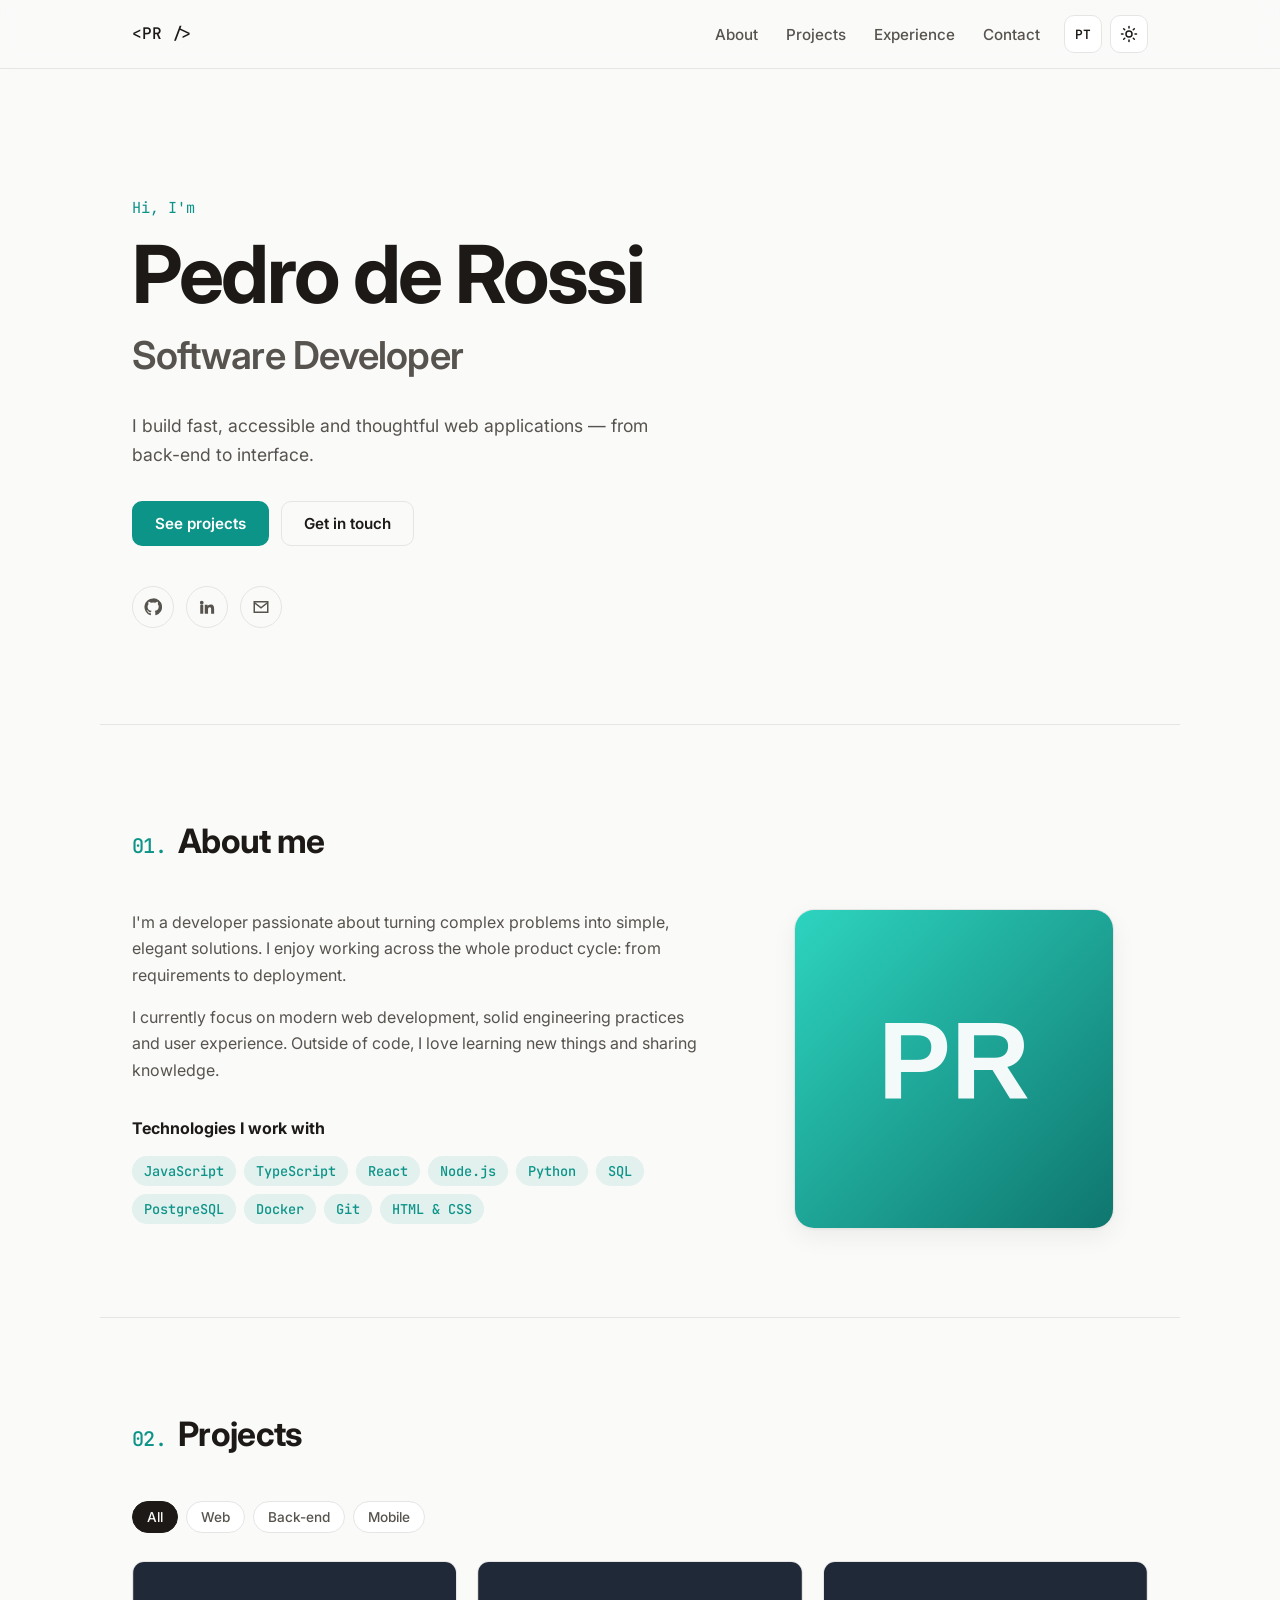
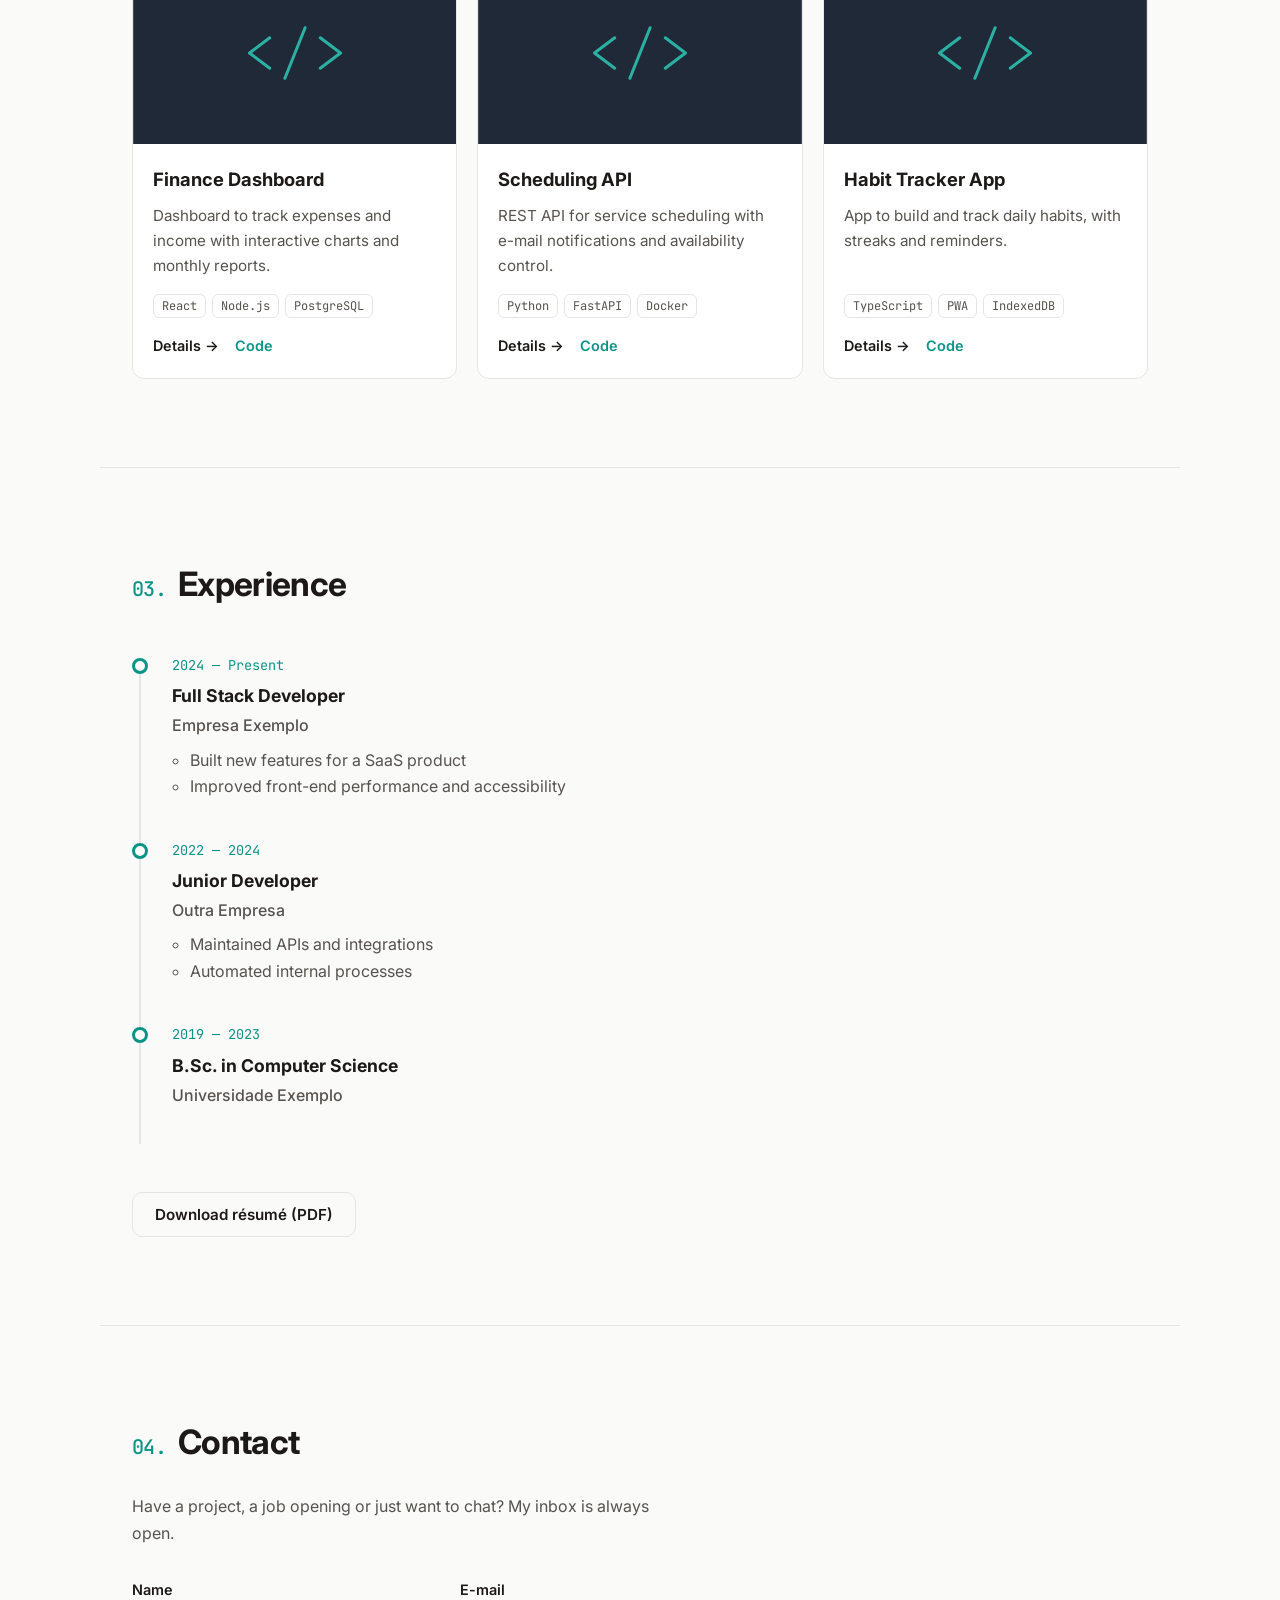
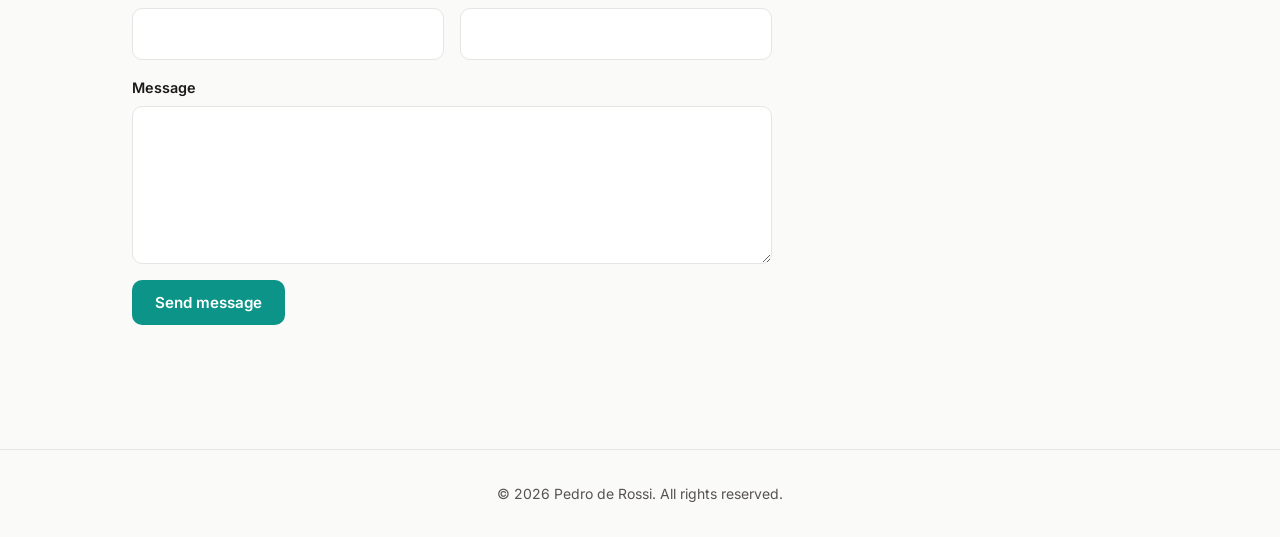
==== index.html @ 35d5cdbe "Estrutura inicial do portfólio de Pedro de Rossi Co-Authored-By: Claude Opus 5.5 <noreply@anthropic." ====
<!doctype html>
<html lang="pt-BR">
<head>
  <meta charset="utf-8" />
  <meta name="viewport" content="width=device-width, initial-scale=1" />
  <title>Pedro de Rossi — Desenvolvedor</title>
  <meta name="description" content="Portfólio de Pedro de Rossi, desenvolvedor de software." />
  <meta property="og:title" content="Pedro de Rossi — Desenvolvedor" />
  <meta property="og:description" content="Projetos, experiência e contato." />
  <meta property="og:type" content="website" />
  <link rel="icon" href="assets/img/favicon.svg" type="image/svg+xml" />
  <link rel="preconnect" href="https://fonts.googleapis.com" />
  <link rel="preconnect" href="https://fonts.gstatic.com" crossorigin />
  <link href="https://fonts.googleapis.com/css2?family=Inter:wght@400;500;600;700&family=JetBrains+Mono:wght@400;500&display=swap" rel="stylesheet" />
  <link rel="stylesheet" href="css/style.css" />
  <script>
    // Aplica tema salvo antes da renderização para evitar "flash"
    try {
      const t = localStorage.getItem("theme");
      if (t) document.documentElement.dataset.theme = t;
    } catch (e) {}
  </script>
</head>
<body>
  <a class="skip-link" href="#main" data-i18n="a11y.skip">Pular para o conteúdo</a>

  <header class="site-header">
    <nav class="nav container" aria-label="Principal">
      <a href="#top" class="logo" aria-label="Pedro de Rossi">
        <span class="logo-mark">&lt;PR /&gt;</span>
      </a>

      <button class="nav-toggle" aria-expanded="false" aria-controls="nav-menu" data-i18n-aria="nav.menu">
        <span></span><span></span><span></span>
      </button>

      <ul class="nav-menu" id="nav-menu">
        <li><a href="#sobre" data-i18n="nav.about">Sobre</a></li>
        <li><a href="#projetos" data-i18n="nav.projects">Projetos</a></li>
        <li><a href="#experiencia" data-i18n="nav.experience">Experiência</a></li>
        <li><a href="#contato" data-i18n="nav.contact">Contato</a></li>
      </ul>

      <div class="nav-actions">
        <button class="icon-btn lang-toggle" id="lang-toggle" aria-label="Mudar idioma / Change language">EN</button>
        <button class="icon-btn" id="theme-toggle" data-i18n-aria="a11y.theme">
          <svg class="icon-sun" viewBox="0 0 24 24" aria-hidden="true"><circle cx="12" cy="12" r="4"/><path d="M12 2v2M12 20v2M4.9 4.9l1.4 1.4M17.7 17.7l1.4 1.4M2 12h2M20 12h2M4.9 19.1l1.4-1.4M17.7 6.3l1.4-1.4"/></svg>
          <svg class="icon-moon" viewBox="0 0 24 24" aria-hidden="true"><path d="M21 12.8A9 9 0 1 1 11.2 3a7 7 0 0 0 9.8 9.8z"/></svg>
        </button>
      </div>
    </nav>
  </header>

  <main id="main">
    <!-- HERO -->
    <section class="hero container" id="top">
      <p class="eyebrow mono" data-i18n="hero.greeting">Olá, eu sou</p>
      <h1 class="hero-title">Pedro de Rossi</h1>
      <p class="hero-role" data-i18n="hero.role">Desenvolvedor de Software</p>
      <p class="hero-lead" data-i18n="hero.lead">
        Construo aplicações web rápidas, acessíveis e bem pensadas — do back-end à interface.
      </p>
      <div class="hero-cta">
        <a href="#projetos" class="btn btn-primary" data-i18n="hero.ctaProjects">Ver projetos</a>
        <a href="#contato" class="btn btn-ghost" data-i18n="hero.ctaContact">Fale comigo</a>
      </div>
      <ul class="socials" aria-label="Redes sociais">
        <li><a href="https://github.com/" target="_blank" rel="noopener" aria-label="GitHub">
          <svg viewBox="0 0 24 24" aria-hidden="true"><path d="M12 .5a11.5 11.5 0 0 0-3.6 22.4c.6.1.8-.3.8-.6v-2c-3.2.7-3.9-1.5-3.9-1.5-.5-1.3-1.3-1.7-1.3-1.7-1-.7.1-.7.1-.7 1.2.1 1.8 1.2 1.8 1.2 1 1.8 2.8 1.3 3.5 1 .1-.8.4-1.3.7-1.6-2.6-.3-5.3-1.3-5.3-5.7 0-1.3.5-2.3 1.2-3.1-.1-.3-.5-1.5.1-3.1 0 0 1-.3 3.2 1.2a11 11 0 0 1 5.8 0c2.2-1.5 3.2-1.2 3.2-1.2.6 1.6.2 2.8.1 3.1.8.8 1.2 1.9 1.2 3.1 0 4.4-2.7 5.4-5.3 5.7.4.4.8 1.1.8 2.2v3.2c0 .3.2.7.8.6A11.5 11.5 0 0 0 12 .5z"/></svg>
        </a></li>
        <li><a href="https://www.linkedin.com/" target="_blank" rel="noopener" aria-label="LinkedIn">
          <svg viewBox="0 0 24 24" aria-hidden="true"><path d="M4.98 3.5a2.5 2.5 0 1 1 0 5 2.5 2.5 0 0 1 0-5zM3 9h4v12H3zM9 9h3.8v1.7h.1c.5-1 1.8-2 3.8-2 4 0 4.8 2.6 4.8 6V21h-4v-5.6c0-1.3 0-3-1.9-3s-2.2 1.5-2.2 2.9V21H9z"/></svg>
        </a></li>
        <li><a href="mailto:contato@pedroderossi.dev" aria-label="E-mail">
          <svg viewBox="0 0 24 24" aria-hidden="true"><path d="M3 5h18v14H3z" fill="none" stroke="currentColor" stroke-width="2"/><path d="m3 6 9 7 9-7" fill="none" stroke="currentColor" stroke-width="2"/></svg>
        </a></li>
      </ul>
    </section>

    <!-- SOBRE -->
    <section class="section container" id="sobre">
      <h2 class="section-title"><span class="mono">01.</span> <span data-i18n="about.title">Sobre mim</span></h2>
      <div class="about-grid">
        <div class="about-text">
          <p data-i18n="about.p1">
            Sou desenvolvedor apaixonado por transformar problemas complexos em soluções simples e elegantes.
            Gosto de trabalhar em todo o ciclo de um produto: do levantamento de requisitos ao deploy.
          </p>
          <p data-i18n="about.p2">
            Atualmente foco em desenvolvimento web moderno, boas práticas de engenharia e experiência do usuário.
            Fora do código, gosto de aprender coisas novas e compartilhar conhecimento.
          </p>
          <h3 class="skills-title" data-i18n="about.skills">Tecnologias com que trabalho</h3>
          <ul class="skills" id="skills-list"></ul>
        </div>
        <figure class="about-photo">
          <img src="assets/img/avatar.svg" alt="Foto de Pedro de Rossi" data-i18n-alt="about.photoAlt" width="320" height="320" />
        </figure>
      </div>
    </section>

    <!-- PROJETOS -->
    <section class="section container" id="projetos">
      <h2 class="section-title"><span class="mono">02.</span> <span data-i18n="projects.title">Projetos</span></h2>
      <div class="filters" id="project-filters" role="group" data-i18n-aria="projects.filter"></div>
      <div class="projects-grid" id="projects-grid"></div>
    </section>

    <!-- EXPERIÊNCIA -->
    <section class="section container" id="experiencia">
      <h2 class="section-title"><span class="mono">03.</span> <span data-i18n="experience.title">Experiência</span></h2>
      <ol class="timeline" id="timeline"></ol>
      <a href="assets/cv/pedro-de-rossi-cv.pdf" class="btn btn-ghost" download data-i18n="experience.cv">Baixar currículo (PDF)</a>
    </section>

    <!-- CONTATO -->
    <section class="section container contact" id="contato">
      <h2 class="section-title"><span class="mono">04.</span> <span data-i18n="contact.title">Contato</span></h2>
      <p class="contact-lead" data-i18n="contact.lead">
        Tem um projeto, uma vaga ou só quer trocar uma ideia? Minha caixa de entrada está sempre aberta.
      </p>
      <form class="contact-form" id="contact-form" novalidate>
        <div class="field">
          <label for="name" data-i18n="contact.name">Nome</label>
          <input id="name" name="name" type="text" autocomplete="name" required />
        </div>
        <div class="field">
          <label for="email" data-i18n="contact.email">E-mail</label>
          <input id="email" name="email" type="email" autocomplete="email" required />
        </div>
        <div class="field field-full">
          <label for="message" data-i18n="contact.message">Mensagem</label>
          <textarea id="message" name="message" rows="5" required></textarea>
        </div>
        <button type="submit" class="btn btn-primary" data-i18n="contact.send">Enviar mensagem</button>
        <p class="form-status" id="form-status" role="status" aria-live="polite"></p>
      </form>
    </section>
  </main>

  <!-- Modal de detalhe do projeto -->
  <dialog class="project-modal" id="project-modal">
    <button class="icon-btn modal-close" id="modal-close" data-i18n-aria="a11y.close">&times;</button>
    <div id="modal-content"></div>
  </dialog>

  <footer class="site-footer">
    <div class="container">
      <p>&copy; <span id="year"></span> Pedro de Rossi. <span data-i18n="footer.rights">Todos os direitos reservados.</span></p>
    </div>
  </footer>

  <script src="js/data.js"></script>
  <script src="js/i18n.js"></script>
  <script src="js/main.js"></script>
</body>
</html>
---- css/style.css ----
/* ==========================================================================
   Pedro de Rossi — Portfólio
   ========================================================================== */

:root {
  --bg: #fafaf9;
  --bg-alt: #f1f0ee;
  --surface: #ffffff;
  --text: #1c1917;
  --text-muted: #57534e;
  --border: #e7e5e4;
  --accent: #0d9488;
  --accent-contrast: #ffffff;
  --accent-soft: rgba(13, 148, 136, 0.1);
  --shadow: 0 1px 2px rgba(0, 0, 0, 0.04), 0 8px 24px rgba(0, 0, 0, 0.06);

  --font-sans: "Inter", system-ui, -apple-system, "Segoe UI", sans-serif;
  --font-mono: "JetBrains Mono", ui-monospace, monospace;
  --radius: 12px;
  --max-w: 1080px;
  --header-h: 68px;
}

@media (prefers-color-scheme: dark) {
  :root:not([data-theme="light"]) {
    --bg: #0c0f14;
    --bg-alt: #121720;
    --surface: #161c26;
    --text: #e7e9ee;
    --text-muted: #9aa3b2;
    --border: #252d3a;
    --accent: #2dd4bf;
    --accent-contrast: #062925;
    --accent-soft: rgba(45, 212, 191, 0.12);
    --shadow: 0 1px 2px rgba(0, 0, 0, 0.3), 0 8px 24px rgba(0, 0, 0, 0.35);
  }
}

:root[data-theme="dark"] {
  --bg: #0c0f14;
  --bg-alt: #121720;
  --surface: #161c26;
  --text: #e7e9ee;
  --text-muted: #9aa3b2;
  --border: #252d3a;
  --accent: #2dd4bf;
  --accent-contrast: #062925;
  --accent-soft: rgba(45, 212, 191, 0.12);
  --shadow: 0 1px 2px rgba(0, 0, 0, 0.3), 0 8px 24px rgba(0, 0, 0, 0.35);
}

/* Base ------------------------------------------------------------------- */
*, *::before, *::after { box-sizing: border-box; }

html { scroll-behavior: smooth; scroll-padding-top: var(--header-h); }
@media (prefers-reduced-motion: reduce) {
  html { scroll-behavior: auto; }
  *, *::before, *::after { transition: none !important; animation: none !important; }
}

body {
  margin: 0;
  background: var(--bg);
  color: var(--text);
  font-family: var(--font-sans);
  font-size: 1rem;
  line-height: 1.65;
  -webkit-font-smoothing: antialiased;
}

img { max-width: 100%; display: block; }
a { color: var(--accent); text-decoration: none; }
a:hover { text-decoration: underline; }
:focus-visible { outline: 2px solid var(--accent); outline-offset: 3px; border-radius: 4px; }

.container { width: 100%; max-width: var(--max-w); margin: 0 auto; padding: 0 16px; }
@media (min-width: 720px) { .container { padding: 0 32px; } }

.mono { font-family: var(--font-mono); }

.skip-link {
  position: absolute; left: -9999px; top: 8px;
  background: var(--accent); color: var(--accent-contrast);
  padding: 8px 16px; border-radius: 8px; z-index: 100;
}
.skip-link:focus { left: 16px; }

/* Header ----------------------------------------------------------------- */
.site-header {
  position: sticky; top: 0; z-index: 50;
  background: color-mix(in srgb, var(--bg) 85%, transparent);
  backdrop-filter: blur(10px);
  border-bottom: 1px solid var(--border);
}
.nav { height: var(--header-h); display: flex; align-items: center; gap: 24px; }
.logo { color: var(--text); font-family: var(--font-mono); font-weight: 500; }
.logo:hover { text-decoration: none; color: var(--accent); }

.nav-menu { display: flex; gap: 28px; list-style: none; margin: 0 0 0 auto; padding: 0; }
.nav-menu a { color: var(--text-muted); font-size: 0.95rem; font-weight: 500; }
.nav-menu a:hover, .nav-menu a.active { color: var(--text); text-decoration: none; }

.nav-actions { display: flex; gap: 8px; }
.icon-btn {
  display: inline-grid; place-items: center;
  width: 38px; height: 38px;
  border: 1px solid var(--border); border-radius: 10px;
  background: var(--surface); color: var(--text);
  font: 600 0.8rem var(--font-mono); cursor: pointer;
  transition: border-color 0.2s;
}
.icon-btn:hover { border-color: var(--accent); }
.icon-btn svg { width: 18px; height: 18px; fill: none; stroke: currentColor; stroke-width: 2; stroke-linecap: round; }
.icon-moon { display: none; }
:root[data-theme="dark"] .icon-sun { display: none; }
:root[data-theme="dark"] .icon-moon { display: block; }
@media (prefers-color-scheme: dark) {
  :root:not([data-theme="light"]) .icon-sun { display: none; }
  :root:not([data-theme="light"]) .icon-moon { display: block; }
}

.nav-toggle { display: none; }

@media (max-width: 760px) {
  .nav-toggle {
    display: flex; flex-direction: column; justify-content: center; gap: 5px;
    order: 3; width: 38px; height: 38px; padding: 0 9px;
    background: none; border: 1px solid var(--border); border-radius: 10px; cursor: pointer;
  }
  .nav-toggle span { height: 2px; background: var(--text); border-radius: 2px; transition: transform 0.2s, opacity 0.2s; }
  .nav-toggle[aria-expanded="true"] span:nth-child(1) { transform: translateY(7px) rotate(45deg); }
  .nav-toggle[aria-expanded="true"] span:nth-child(2) { opacity: 0; }
  .nav-toggle[aria-expanded="true"] span:nth-child(3) { transform: translateY(-7px) rotate(-45deg); }

  .nav-actions { margin-left: auto; }
  .nav-menu {
    position: absolute; top: var(--header-h); left: 0; right: 0;
    flex-direction: column; gap: 0; margin: 0;
    background: var(--bg); border-bottom: 1px solid var(--border);
    padding: 8px 16px 16px;
    display: none;
  }
  .nav-menu.open { display: flex; }
  .nav-menu a { display: block; padding: 12px 0; font-size: 1.05rem; }
}

/* Botões ----------------------------------------------------------------- */
.btn {
  display: inline-flex; align-items: center; justify-content: center;
  padding: 12px 22px; border-radius: 10px;
  font: 600 0.95rem var(--font-sans); cursor: pointer;
  border: 1px solid transparent; transition: transform 0.15s, background 0.2s, border-color 0.2s;
}
.btn:hover { text-decoration: none; transform: translateY(-1px); }
.btn-primary { background: var(--accent); color: var(--accent-contrast); }
.btn-ghost { background: transparent; color: var(--text); border-color: var(--border); }
.btn-ghost:hover { border-color: var(--accent); color: var(--accent); }

/* Hero ------------------------------------------------------------------- */
.hero { padding-top: clamp(64px, 14vh, 140px); padding-bottom: 96px; }
.eyebrow { color: var(--accent); margin: 0 0 12px; font-size: 0.95rem; }
.hero-title {
  font-size: clamp(2.6rem, 8vw, 5rem); line-height: 1.05; margin: 0;
  letter-spacing: -0.03em; font-weight: 700;
}
.hero-role {
  font-size: clamp(1.4rem, 4vw, 2.4rem); color: var(--text-muted);
  margin: 8px 0 24px; font-weight: 600; letter-spacing: -0.02em;
}
.hero-lead { max-width: 560px; color: var(--text-muted); font-size: 1.1rem; margin: 0 0 32px; }
.hero-cta { display: flex; flex-wrap: wrap; gap: 12px; margin-bottom: 40px; }

.socials { display: flex; gap: 12px; list-style: none; padding: 0; margin: 0; }
.socials a {
  display: grid; place-items: center; width: 42px; height: 42px;
  border-radius: 50%; border: 1px solid var(--border); color: var(--text-muted);
  transition: color 0.2s, border-color 0.2s;
}
.socials a:hover { color: var(--accent); border-color: var(--accent); }
.socials svg { width: 18px; height: 18px; fill: currentColor; }

/* Seções ----------------------------------------------------------------- */
.section { padding-top: 88px; padding-bottom: 88px; border-top: 1px solid var(--border); }
.section-title {
  display: flex; align-items: baseline; gap: 12px;
  font-size: clamp(1.6rem, 4vw, 2.1rem); margin: 0 0 40px; letter-spacing: -0.02em;
}
.section-title .mono { color: var(--accent); font-size: 0.6em; font-weight: 500; }

/* Sobre ------------------------------------------------------------------ */
.about-grid { display: grid; gap: 48px; grid-template-columns: 1fr; align-items: start; }
@media (min-width: 860px) { .about-grid { grid-template-columns: 1.5fr 1fr; } }
.about-text p { color: var(--text-muted); margin: 0 0 16px; max-width: 62ch; }
.skills-title { font-size: 1rem; margin: 32px 0 14px; }
.skills { display: flex; flex-wrap: wrap; gap: 8px; list-style: none; padding: 0; margin: 0; }
.skills li {
  font: 500 0.85rem var(--font-mono);
  padding: 6px 12px; border-radius: 999px;
  background: var(--accent-soft); color: var(--accent);
}
.about-photo { margin: 0; justify-self: center; }
.about-photo img {
  width: min(320px, 100%); aspect-ratio: 1; object-fit: cover;
  border-radius: 20px; border: 1px solid var(--border); box-shadow: var(--shadow);
}

/* Projetos --------------------------------------------------------------- */
.filters { display: flex; flex-wrap: wrap; gap: 8px; margin-bottom: 28px; }
.filter-btn {
  padding: 7px 14px; border-radius: 999px;
  border: 1px solid var(--border); background: var(--surface); color: var(--text-muted);
  font: 500 0.85rem var(--font-sans); cursor: pointer;
}
.filter-btn:hover { color: var(--text); }
.filter-btn[aria-pressed="true"] { background: var(--text); color: var(--bg); border-color: var(--text); }

.projects-grid { display: grid; gap: 20px; grid-template-columns: repeat(auto-fill, minmax(min(100%, 300px), 1fr)); }
.project-card {
  display: flex; flex-direction: column;
  background: var(--surface); border: 1px solid var(--border); border-radius: var(--radius);
  overflow: hidden; transition: transform 0.2s, box-shadow 0.2s, border-color 0.2s;
}
.project-card:hover { transform: translateY(-4px); box-shadow: var(--shadow); border-color: color-mix(in srgb, var(--accent) 40%, var(--border)); }
.project-thumb { aspect-ratio: 16 / 9; background: var(--bg-alt); object-fit: cover; width: 100%; }
.project-body { padding: 20px; display: flex; flex-direction: column; flex: 1; }
.project-body h3 { margin: 0 0 8px; font-size: 1.15rem; }
.project-body p { margin: 0 0 16px; color: var(--text-muted); font-size: 0.95rem; flex: 1; }
.tags { display: flex; flex-wrap: wrap; gap: 6px; list-style: none; padding: 0; margin: 0 0 16px; }
.tags li { font: 0.75rem var(--font-mono); color: var(--text-muted); border: 1px solid var(--border); padding: 3px 8px; border-radius: 6px; }
.project-links { display: flex; gap: 16px; align-items: center; font-size: 0.9rem; font-weight: 600; }
.project-links button {
  background: none; border: 0; padding: 0; cursor: pointer;
  font: inherit; color: var(--text);
}
.project-links button:hover { color: var(--accent); }

/* Modal */
.project-modal {
  width: min(720px, calc(100% - 32px)); max-height: calc(100vh - 64px);
  padding: 0; border: 1px solid var(--border); border-radius: 16px;
  background: var(--surface); color: var(--text); box-shadow: var(--shadow);
}
.project-modal::backdrop { background: rgba(0, 0, 0, 0.55); backdrop-filter: blur(3px); }
.modal-close { position: absolute; top: 12px; right: 12px; font-size: 1.3rem; z-index: 1; }
.modal-body { padding: 24px 28px 32px; }
.modal-body h3 { margin: 0 0 8px; font-size: 1.5rem; }
.modal-body p { color: var(--text-muted); }
.modal-body ul.highlights { color: var(--text-muted); padding-left: 20px; }

/* Experiência ------------------------------------------------------------ */
.timeline { list-style: none; margin: 0 0 40px; padding: 0; position: relative; }
.timeline::before { content: ""; position: absolute; left: 7px; top: 8px; bottom: 8px; width: 2px; background: var(--border); }
.timeline-item { position: relative; padding: 0 0 36px 40px; }
.timeline-item::before {
  content: ""; position: absolute; left: 0; top: 7px;
  width: 16px; height: 16px; border-radius: 50%;
  background: var(--bg); border: 3px solid var(--accent);
}
.timeline-period { font: 0.85rem var(--font-mono); color: var(--accent); }
.timeline-item h3 { margin: 4px 0 2px; font-size: 1.1rem; }
.timeline-company { color: var(--text-muted); font-weight: 500; margin: 0 0 8px; }
.timeline-item ul { margin: 0; padding-left: 18px; color: var(--text-muted); }

/* Contato ---------------------------------------------------------------- */
.contact-lead { color: var(--text-muted); max-width: 560px; margin: -16px 0 32px; }
.contact-form { display: grid; gap: 16px; grid-template-columns: 1fr; max-width: 640px; }
@media (min-width: 640px) { .contact-form { grid-template-columns: 1fr 1fr; } }
.field { display: flex; flex-direction: column; gap: 6px; }
.field-full { grid-column: 1 / -1; }
.field label { font-size: 0.9rem; font-weight: 600; }
.field input, .field textarea {
  font: inherit; color: var(--text);
  background: var(--surface); border: 1px solid var(--border); border-radius: 10px;
  padding: 12px 14px; resize: vertical;
}
.field input:focus, .field textarea:focus { outline: none; border-color: var(--accent); box-shadow: 0 0 0 3px var(--accent-soft); }
.field [aria-invalid="true"] { border-color: #dc2626; }
.contact-form .btn { justify-self: start; }
.form-status { grid-column: 1 / -1; margin: 0; font-size: 0.9rem; min-height: 1.4em; }
.form-status.error { color: #dc2626; }
.form-status.success { color: var(--accent); }

/* Footer ----------------------------------------------------------------- */
.site-footer { border-top: 1px solid var(--border); padding: 32px 0; color: var(--text-muted); font-size: 0.875rem; text-align: center; }
.site-footer p { margin: 0; }

/* Animação de entrada ---------------------------------------------------- */
.reveal { opacity: 0; transform: translateY(16px); transition: opacity 0.6s ease, transform 0.6s ease; }
.reveal.visible { opacity: 1; transform: none; }
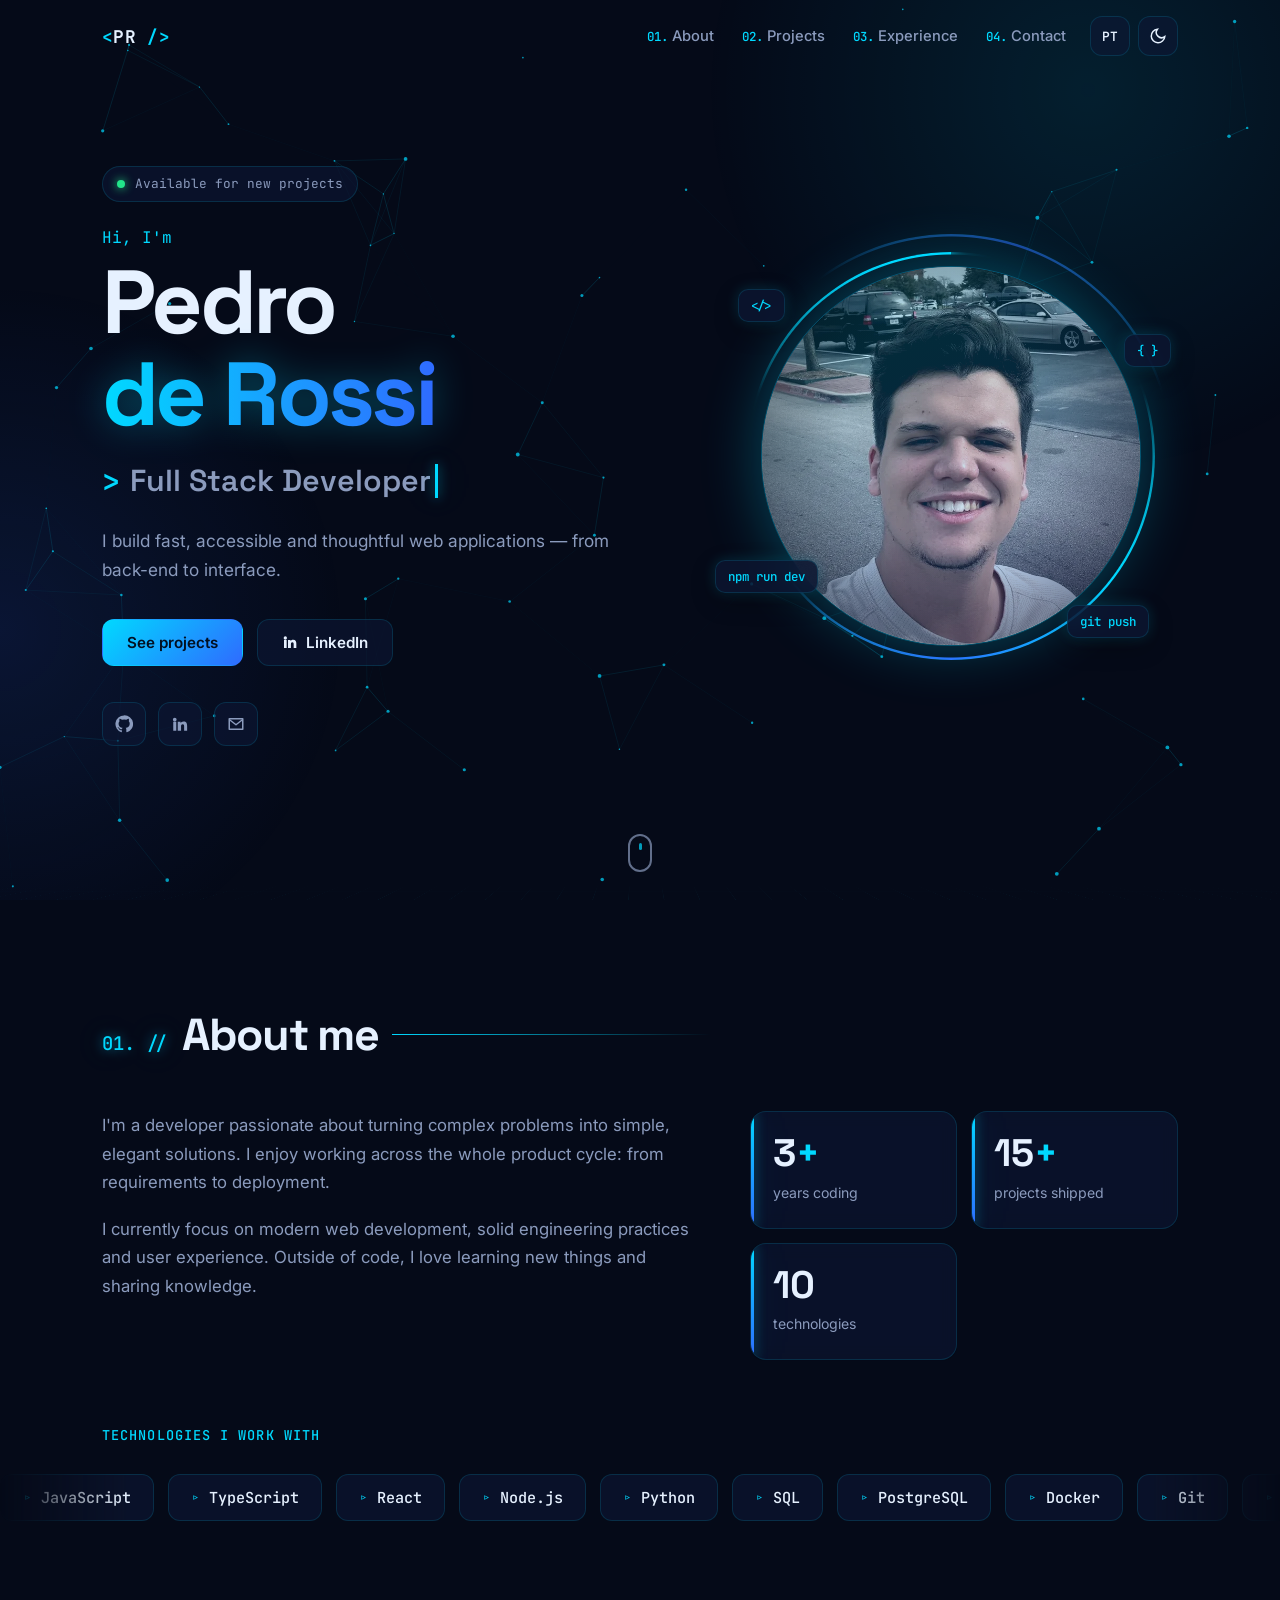
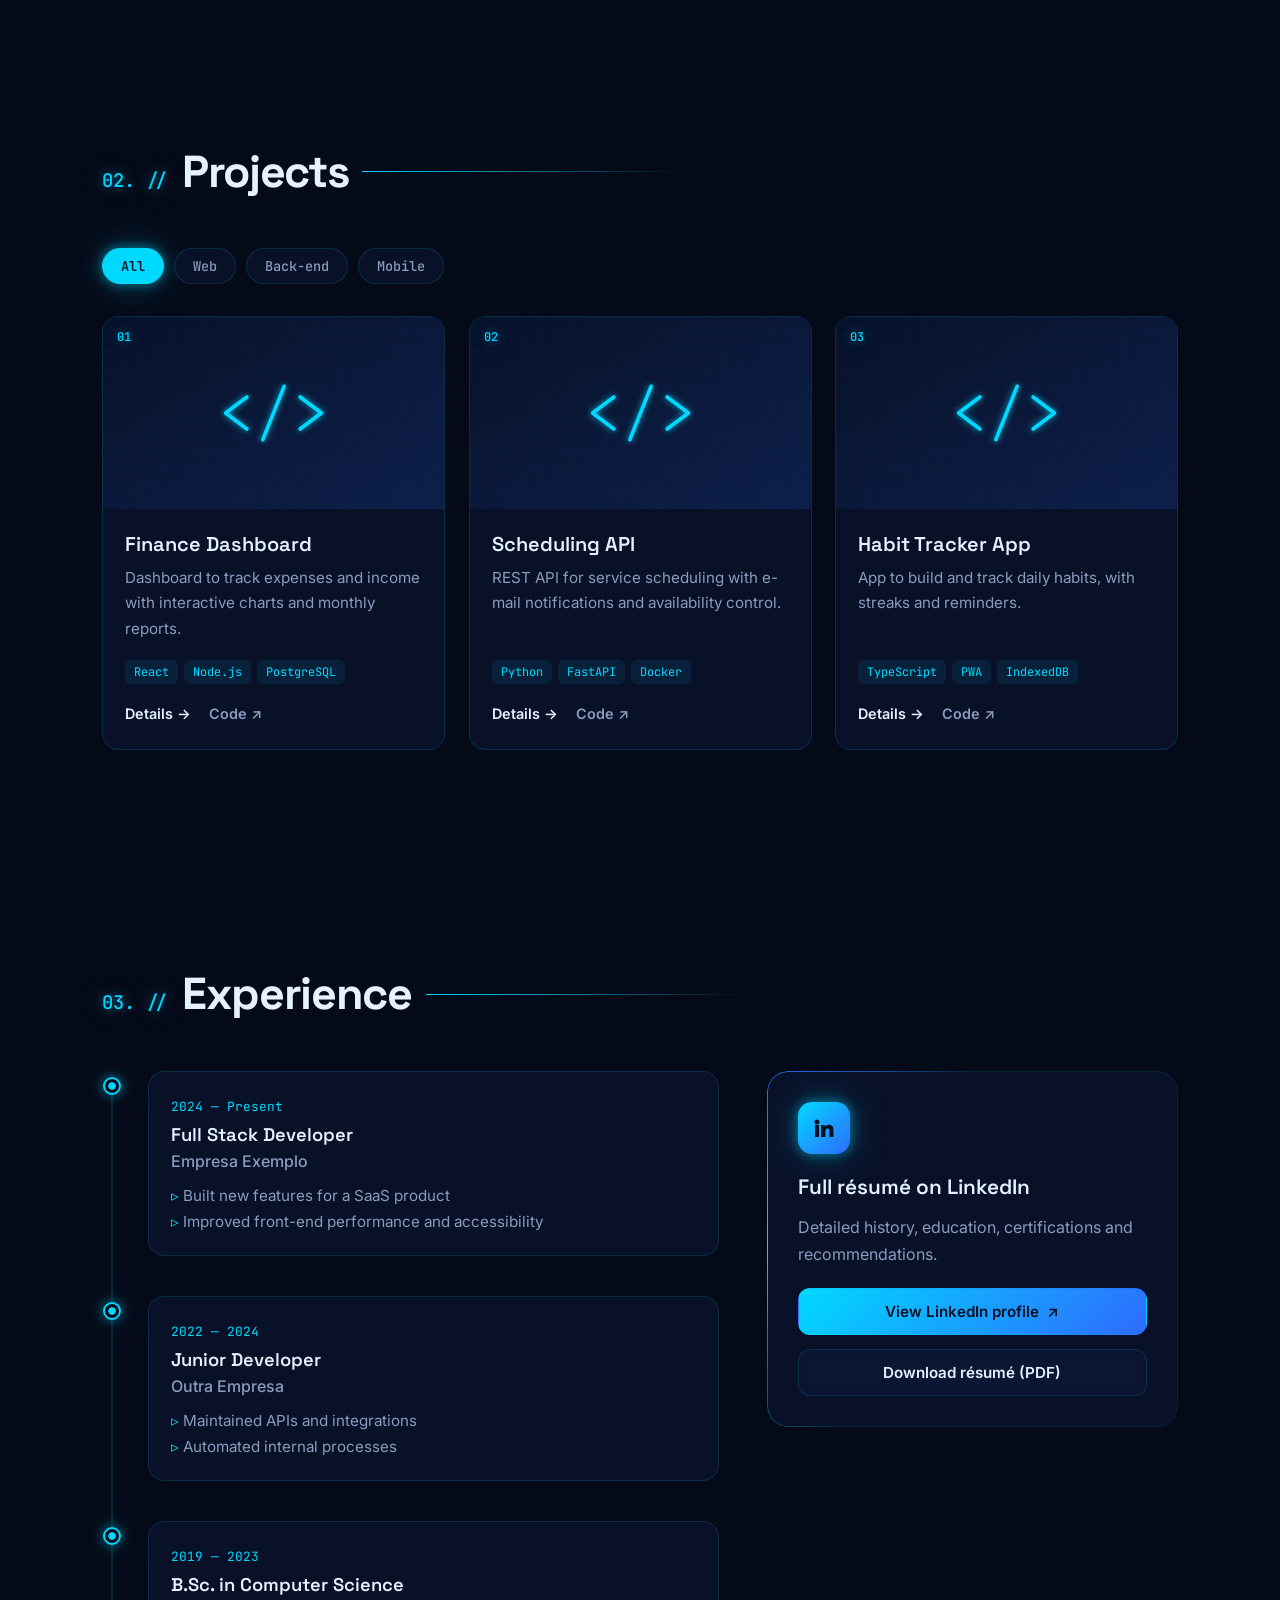
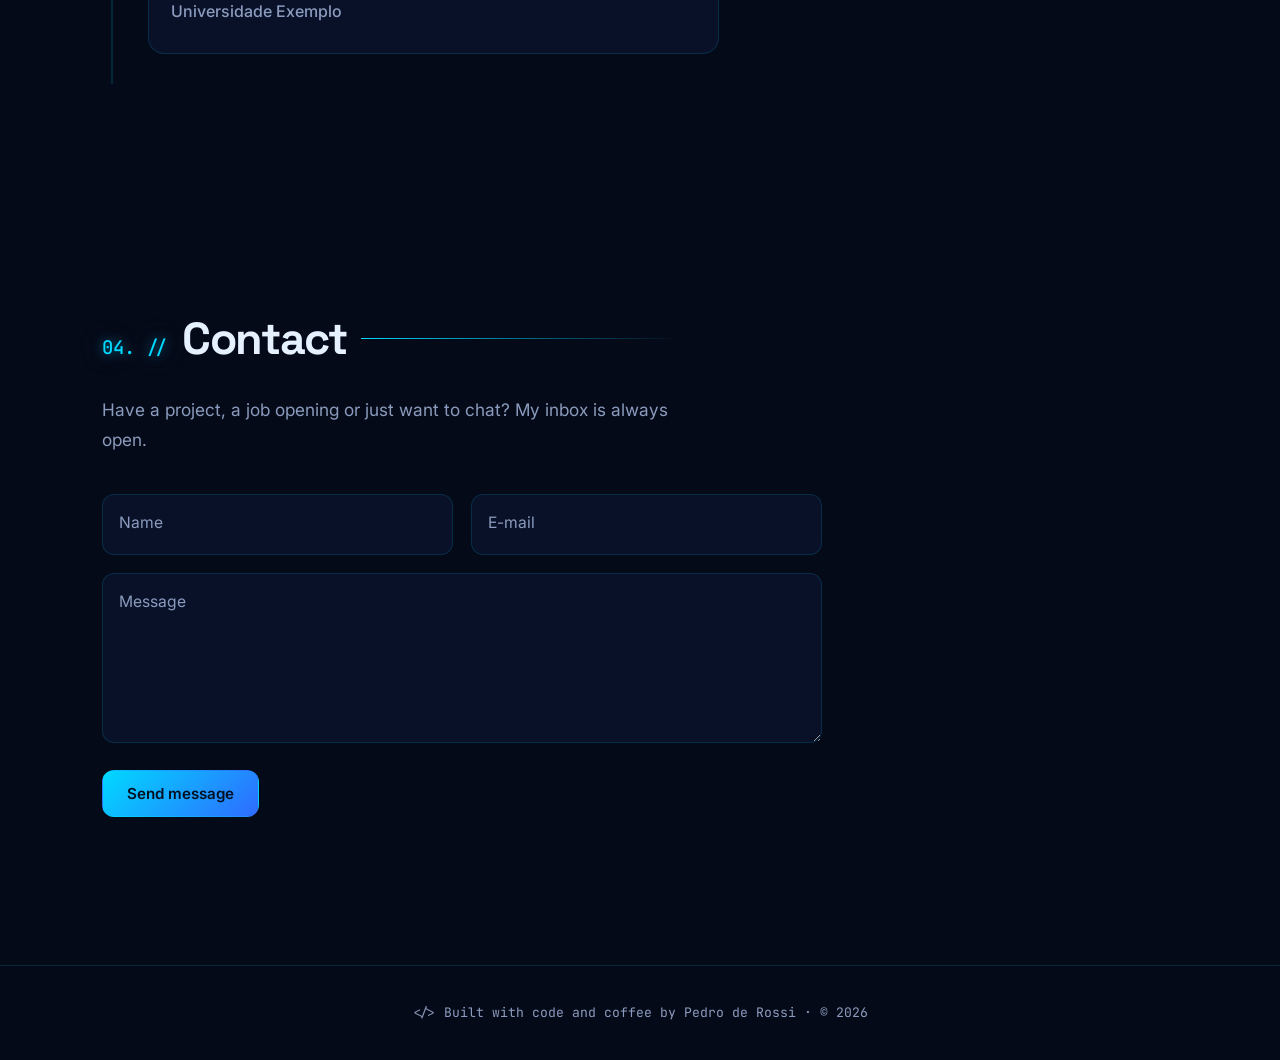
==== commit 7eec5ae6: "Redesign com identidade azul neon, animações, foto e link do LinkedIn Co-Authored-By: Claude Opus 5." ====
--- a/index.html
+++ b/index.html
@@ -5,13 +5,15 @@
   <meta name="viewport" content="width=device-width, initial-scale=1" />
   <title>Pedro de Rossi — Desenvolvedor</title>
   <meta name="description" content="Portfólio de Pedro de Rossi, desenvolvedor de software." />
+  <meta name="theme-color" content="#050a18" />
   <meta property="og:title" content="Pedro de Rossi — Desenvolvedor" />
   <meta property="og:description" content="Projetos, experiência e contato." />
   <meta property="og:type" content="website" />
+  <meta property="og:image" content="assets/img/pedro.jpg" />
   <link rel="icon" href="assets/img/favicon.svg" type="image/svg+xml" />
   <link rel="preconnect" href="https://fonts.googleapis.com" />
   <link rel="preconnect" href="https://fonts.gstatic.com" crossorigin />
-  <link href="https://fonts.googleapis.com/css2?family=Inter:wght@400;500;600;700&family=JetBrains+Mono:wght@400;500&display=swap" rel="stylesheet" />
+  <link href="https://fonts.googleapis.com/css2?family=Space+Grotesk:wght@500;600;700&family=Inter:wght@400;500;600&family=JetBrains+Mono:wght@400;500&display=swap" rel="stylesheet" />
   <link rel="stylesheet" href="css/style.css" />
   <script>
     // Aplica tema salvo antes da renderização para evitar "flash"
@@ -21,13 +23,28 @@
     } catch (e) {}
   </script>
 </head>
-<body>
+<body class="is-loading">
+  <!-- Tela de carregamento -->
+  <div class="preloader" id="preloader" aria-hidden="true">
+    <div class="preloader-inner">
+      <span class="preloader-logo glitch" data-text="<PR />">&lt;PR /&gt;</span>
+      <div class="preloader-bar"><span></span></div>
+      <code class="preloader-log" id="preloader-log">booting portfolio...</code>
+    </div>
+  </div>
+
+  <!-- Efeitos de fundo -->
+  <canvas class="bg-canvas" id="bg-canvas" aria-hidden="true"></canvas>
+  <div class="bg-glow" aria-hidden="true"></div>
+  <div class="cursor-glow" id="cursor-glow" aria-hidden="true"></div>
+  <div class="scroll-progress" id="scroll-progress" aria-hidden="true"></div>
+
   <a class="skip-link" href="#main" data-i18n="a11y.skip">Pular para o conteúdo</a>
 
-  <header class="site-header">
+  <header class="site-header" id="site-header">
     <nav class="nav container" aria-label="Principal">
       <a href="#top" class="logo" aria-label="Pedro de Rossi">
-        <span class="logo-mark">&lt;PR /&gt;</span>
+        <span class="logo-bracket">&lt;</span>PR<span class="logo-bracket"> /&gt;</span>
       </a>
 
       <button class="nav-toggle" aria-expanded="false" aria-controls="nav-menu" data-i18n-aria="nav.menu">
@@ -35,10 +52,10 @@
       </button>
 
       <ul class="nav-menu" id="nav-menu">
-        <li><a href="#sobre" data-i18n="nav.about">Sobre</a></li>
-        <li><a href="#projetos" data-i18n="nav.projects">Projetos</a></li>
-        <li><a href="#experiencia" data-i18n="nav.experience">Experiência</a></li>
-        <li><a href="#contato" data-i18n="nav.contact">Contato</a></li>
+        <li><a href="#sobre"><span class="mono">01.</span> <span data-i18n="nav.about">Sobre</span></a></li>
+        <li><a href="#projetos"><span class="mono">02.</span> <span data-i18n="nav.projects">Projetos</span></a></li>
+        <li><a href="#experiencia"><span class="mono">03.</span> <span data-i18n="nav.experience">Experiência</span></a></li>
+        <li><a href="#contato"><span class="mono">04.</span> <span data-i18n="nav.contact">Contato</span></a></li>
       </ul>
 
       <div class="nav-actions">
@@ -53,88 +70,153 @@
 
   <main id="main">
     <!-- HERO -->
-    <section class="hero container" id="top">
-      <p class="eyebrow mono" data-i18n="hero.greeting">Olá, eu sou</p>
-      <h1 class="hero-title">Pedro de Rossi</h1>
-      <p class="hero-role" data-i18n="hero.role">Desenvolvedor de Software</p>
-      <p class="hero-lead" data-i18n="hero.lead">
-        Construo aplicações web rápidas, acessíveis e bem pensadas — do back-end à interface.
-      </p>
-      <div class="hero-cta">
-        <a href="#projetos" class="btn btn-primary" data-i18n="hero.ctaProjects">Ver projetos</a>
-        <a href="#contato" class="btn btn-ghost" data-i18n="hero.ctaContact">Fale comigo</a>
-      </div>
-      <ul class="socials" aria-label="Redes sociais">
-        <li><a href="https://github.com/" target="_blank" rel="noopener" aria-label="GitHub">
-          <svg viewBox="0 0 24 24" aria-hidden="true"><path d="M12 .5a11.5 11.5 0 0 0-3.6 22.4c.6.1.8-.3.8-.6v-2c-3.2.7-3.9-1.5-3.9-1.5-.5-1.3-1.3-1.7-1.3-1.7-1-.7.1-.7.1-.7 1.2.1 1.8 1.2 1.8 1.2 1 1.8 2.8 1.3 3.5 1 .1-.8.4-1.3.7-1.6-2.6-.3-5.3-1.3-5.3-5.7 0-1.3.5-2.3 1.2-3.1-.1-.3-.5-1.5.1-3.1 0 0 1-.3 3.2 1.2a11 11 0 0 1 5.8 0c2.2-1.5 3.2-1.2 3.2-1.2.6 1.6.2 2.8.1 3.1.8.8 1.2 1.9 1.2 3.1 0 4.4-2.7 5.4-5.3 5.7.4.4.8 1.1.8 2.2v3.2c0 .3.2.7.8.6A11.5 11.5 0 0 0 12 .5z"/></svg>
-        </a></li>
-        <li><a href="https://www.linkedin.com/" target="_blank" rel="noopener" aria-label="LinkedIn">
-          <svg viewBox="0 0 24 24" aria-hidden="true"><path d="M4.98 3.5a2.5 2.5 0 1 1 0 5 2.5 2.5 0 0 1 0-5zM3 9h4v12H3zM9 9h3.8v1.7h.1c.5-1 1.8-2 3.8-2 4 0 4.8 2.6 4.8 6V21h-4v-5.6c0-1.3 0-3-1.9-3s-2.2 1.5-2.2 2.9V21H9z"/></svg>
-        </a></li>
-        <li><a href="mailto:contato@pedroderossi.dev" aria-label="E-mail">
-          <svg viewBox="0 0 24 24" aria-hidden="true"><path d="M3 5h18v14H3z" fill="none" stroke="currentColor" stroke-width="2"/><path d="m3 6 9 7 9-7" fill="none" stroke="currentColor" stroke-width="2"/></svg>
-        </a></li>
-      </ul>
+    <section class="hero" id="top">
+      <div class="hero-grid-floor" aria-hidden="true"></div>
+      <div class="container hero-inner">
+        <div class="hero-text">
+          <p class="eyebrow mono hero-anim" style="--d:0">
+            <span class="status-dot"></span>
+            <span data-i18n="hero.status">Disponível para novos projetos</span>
+          </p>
+          <p class="hero-greeting mono hero-anim" style="--d:1" data-i18n="hero.greeting">Olá, eu sou</p>
+          <h1 class="hero-title hero-anim" style="--d:2">
+            <span class="glitch" data-text="Pedro">Pedro</span>
+            <span class="gradient-text">de Rossi</span>
+          </h1>
+          <p class="hero-role hero-anim" style="--d:3">
+            <span class="mono prompt">&gt;</span>
+            <span id="typed-role"></span><span class="caret" aria-hidden="true"></span>
+          </p>
+          <p class="hero-lead hero-anim" style="--d:4" data-i18n="hero.lead">
+            Construo aplicações web rápidas, acessíveis e bem pensadas — do back-end à interface.
+          </p>
+          <div class="hero-cta hero-anim" style="--d:5">
+            <a href="#projetos" class="btn btn-primary magnetic"><span data-i18n="hero.ctaProjects">Ver projetos</span></a>
+            <a href="https://www.linkedin.com/in/pedro-de-rossi" target="_blank" rel="noopener" class="btn btn-ghost magnetic">
+              <svg class="btn-icon" viewBox="0 0 24 24" aria-hidden="true"><path d="M4.98 3.5a2.5 2.5 0 1 1 0 5 2.5 2.5 0 0 1 0-5zM3 9h4v12H3zM9 9h3.8v1.7h.1c.5-1 1.8-2 3.8-2 4 0 4.8 2.6 4.8 6V21h-4v-5.6c0-1.3 0-3-1.9-3s-2.2 1.5-2.2 2.9V21H9z"/></svg>
+              LinkedIn
+            </a>
+          </div>
+          <ul class="socials hero-anim" style="--d:6" aria-label="Redes sociais">
+            <li><a href="https://github.com/" target="_blank" rel="noopener" aria-label="GitHub">
+              <svg viewBox="0 0 24 24" aria-hidden="true"><path d="M12 .5a11.5 11.5 0 0 0-3.6 22.4c.6.1.8-.3.8-.6v-2c-3.2.7-3.9-1.5-3.9-1.5-.5-1.3-1.3-1.7-1.3-1.7-1-.7.1-.7.1-.7 1.2.1 1.8 1.2 1.8 1.2 1 1.8 2.8 1.3 3.5 1 .1-.8.4-1.3.7-1.6-2.6-.3-5.3-1.3-5.3-5.7 0-1.3.5-2.3 1.2-3.1-.1-.3-.5-1.5.1-3.1 0 0 1-.3 3.2 1.2a11 11 0 0 1 5.8 0c2.2-1.5 3.2-1.2 3.2-1.2.6 1.6.2 2.8.1 3.1.8.8 1.2 1.9 1.2 3.1 0 4.4-2.7 5.4-5.3 5.7.4.4.8 1.1.8 2.2v3.2c0 .3.2.7.8.6A11.5 11.5 0 0 0 12 .5z"/></svg>
+            </a></li>
+            <li><a href="https://www.linkedin.com/in/pedro-de-rossi" target="_blank" rel="noopener" aria-label="LinkedIn">
+              <svg viewBox="0 0 24 24" aria-hidden="true"><path d="M4.98 3.5a2.5 2.5 0 1 1 0 5 2.5 2.5 0 0 1 0-5zM3 9h4v12H3zM9 9h3.8v1.7h.1c.5-1 1.8-2 3.8-2 4 0 4.8 2.6 4.8 6V21h-4v-5.6c0-1.3 0-3-1.9-3s-2.2 1.5-2.2 2.9V21H9z"/></svg>
+            </a></li>
+            <li><a href="#contato" aria-label="E-mail">
+              <svg viewBox="0 0 24 24" aria-hidden="true" class="stroke"><path d="M3 5h18v14H3z"/><path d="m3 6 9 7 9-7"/></svg>
+            </a></li>
+          </ul>
+        </div>
+
+        <div class="hero-visual hero-anim" style="--d:3">
+          <div class="avatar" id="avatar">
+            <div class="avatar-ring" aria-hidden="true"></div>
+            <div class="avatar-ring avatar-ring-2" aria-hidden="true"></div>
+            <div class="avatar-photo">
+              <picture>
+                <source srcset="assets/img/pedro.webp" type="image/webp" />
+                <img src="assets/img/pedro.jpg" alt="Foto de Pedro de Rossi" data-i18n-alt="about.photoAlt" width="720" height="720" />
+              </picture>
+              <span class="avatar-scan" aria-hidden="true"></span>
+            </div>
+            <span class="orbit-chip chip-1" aria-hidden="true">&lt;/&gt;</span>
+            <span class="orbit-chip chip-2" aria-hidden="true">{ }</span>
+            <span class="orbit-chip chip-3" aria-hidden="true">npm run dev</span>
+            <span class="orbit-chip chip-4" aria-hidden="true">git push</span>
+          </div>
+        </div>
+      </div>
+
+      <a href="#sobre" class="scroll-hint" aria-hidden="true" tabindex="-1">
+        <span class="mouse"><span></span></span>
+      </a>
     </section>
 
     <!-- SOBRE -->
-    <section class="section container" id="sobre">
-      <h2 class="section-title"><span class="mono">01.</span> <span data-i18n="about.title">Sobre mim</span></h2>
-      <div class="about-grid">
-        <div class="about-text">
-          <p data-i18n="about.p1">
-            Sou desenvolvedor apaixonado por transformar problemas complexos em soluções simples e elegantes.
-            Gosto de trabalhar em todo o ciclo de um produto: do levantamento de requisitos ao deploy.
-          </p>
-          <p data-i18n="about.p2">
-            Atualmente foco em desenvolvimento web moderno, boas práticas de engenharia e experiência do usuário.
-            Fora do código, gosto de aprender coisas novas e compartilhar conhecimento.
-          </p>
-          <h3 class="skills-title" data-i18n="about.skills">Tecnologias com que trabalho</h3>
-          <ul class="skills" id="skills-list"></ul>
-        </div>
-        <figure class="about-photo">
-          <img src="assets/img/avatar.svg" alt="Foto de Pedro de Rossi" data-i18n-alt="about.photoAlt" width="320" height="320" />
-        </figure>
+    <section class="section" id="sobre">
+      <div class="container">
+        <h2 class="section-title" data-reveal>
+          <span class="mono section-num">01. //</span>
+          <span data-i18n="about.title">Sobre mim</span>
+        </h2>
+        <div class="about-grid">
+          <div class="about-text">
+            <p data-reveal style="--d:1" data-i18n="about.p1"></p>
+            <p data-reveal style="--d:2" data-i18n="about.p2"></p>
+          </div>
+          <ul class="stats" id="stats"></ul>
+        </div>
+        <h3 class="skills-title mono" data-reveal data-i18n="about.skills">Tecnologias com que trabalho</h3>
+      </div>
+      <div class="marquee" data-reveal aria-label="Tecnologias">
+        <ul class="marquee-track" id="skills-track"></ul>
       </div>
     </section>
 
     <!-- PROJETOS -->
-    <section class="section container" id="projetos">
-      <h2 class="section-title"><span class="mono">02.</span> <span data-i18n="projects.title">Projetos</span></h2>
-      <div class="filters" id="project-filters" role="group" data-i18n-aria="projects.filter"></div>
-      <div class="projects-grid" id="projects-grid"></div>
+    <section class="section" id="projetos">
+      <div class="container">
+        <h2 class="section-title" data-reveal>
+          <span class="mono section-num">02. //</span>
+          <span data-i18n="projects.title">Projetos</span>
+        </h2>
+        <div class="filters" id="project-filters" role="group" data-i18n-aria="projects.filter" data-reveal></div>
+        <div class="projects-grid" id="projects-grid"></div>
+      </div>
     </section>
 
     <!-- EXPERIÊNCIA -->
-    <section class="section container" id="experiencia">
-      <h2 class="section-title"><span class="mono">03.</span> <span data-i18n="experience.title">Experiência</span></h2>
-      <ol class="timeline" id="timeline"></ol>
-      <a href="assets/cv/pedro-de-rossi-cv.pdf" class="btn btn-ghost" download data-i18n="experience.cv">Baixar currículo (PDF)</a>
+    <section class="section" id="experiencia">
+      <div class="container">
+        <h2 class="section-title" data-reveal>
+          <span class="mono section-num">03. //</span>
+          <span data-i18n="experience.title">Experiência</span>
+        </h2>
+        <div class="experience-grid">
+          <ol class="timeline" id="timeline"></ol>
+
+          <aside class="linkedin-card" data-reveal style="--d:2">
+            <div class="linkedin-card-icon" aria-hidden="true">
+              <svg viewBox="0 0 24 24"><path d="M4.98 3.5a2.5 2.5 0 1 1 0 5 2.5 2.5 0 0 1 0-5zM3 9h4v12H3zM9 9h3.8v1.7h.1c.5-1 1.8-2 3.8-2 4 0 4.8 2.6 4.8 6V21h-4v-5.6c0-1.3 0-3-1.9-3s-2.2 1.5-2.2 2.9V21H9z"/></svg>
+            </div>
+            <h3 data-i18n="experience.linkedinTitle">Currículo completo no LinkedIn</h3>
+            <p data-i18n="experience.linkedinText">Histórico detalhado, formação, certificações e recomendações.</p>
+            <a href="https://www.linkedin.com/in/pedro-de-rossi" target="_blank" rel="noopener" class="btn btn-primary magnetic">
+              <span data-i18n="experience.linkedinBtn">Ver perfil no LinkedIn</span> ↗
+            </a>
+            <a href="assets/cv/pedro-de-rossi-cv.pdf" class="btn btn-ghost" download data-i18n="experience.cv">Baixar currículo (PDF)</a>
+          </aside>
+        </div>
+      </div>
     </section>
 
     <!-- CONTATO -->
-    <section class="section container contact" id="contato">
-      <h2 class="section-title"><span class="mono">04.</span> <span data-i18n="contact.title">Contato</span></h2>
-      <p class="contact-lead" data-i18n="contact.lead">
-        Tem um projeto, uma vaga ou só quer trocar uma ideia? Minha caixa de entrada está sempre aberta.
-      </p>
-      <form class="contact-form" id="contact-form" novalidate>
-        <div class="field">
-          <label for="name" data-i18n="contact.name">Nome</label>
-          <input id="name" name="name" type="text" autocomplete="name" required />
-        </div>
-        <div class="field">
-          <label for="email" data-i18n="contact.email">E-mail</label>
-          <input id="email" name="email" type="email" autocomplete="email" required />
-        </div>
-        <div class="field field-full">
-          <label for="message" data-i18n="contact.message">Mensagem</label>
-          <textarea id="message" name="message" rows="5" required></textarea>
-        </div>
-        <button type="submit" class="btn btn-primary" data-i18n="contact.send">Enviar mensagem</button>
-        <p class="form-status" id="form-status" role="status" aria-live="polite"></p>
-      </form>
+    <section class="section contact" id="contato">
+      <div class="container">
+        <h2 class="section-title" data-reveal>
+          <span class="mono section-num">04. //</span>
+          <span data-i18n="contact.title">Contato</span>
+        </h2>
+        <p class="contact-lead" data-reveal data-i18n="contact.lead"></p>
+        <form class="contact-form" id="contact-form" novalidate data-reveal style="--d:1">
+          <div class="field">
+            <input id="name" name="name" type="text" autocomplete="name" placeholder=" " required />
+            <label for="name" data-i18n="contact.name">Nome</label>
+          </div>
+          <div class="field">
+            <input id="email" name="email" type="email" autocomplete="email" placeholder=" " required />
+            <label for="email" data-i18n="contact.email">E-mail</label>
+          </div>
+          <div class="field field-full">
+            <textarea id="message" name="message" rows="5" placeholder=" " required></textarea>
+            <label for="message" data-i18n="contact.message">Mensagem</label>
+          </div>
+          <button type="submit" class="btn btn-primary magnetic"><span data-i18n="contact.send">Enviar mensagem</span></button>
+          <p class="form-status" id="form-status" role="status" aria-live="polite"></p>
+        </form>
+      </div>
     </section>
   </main>
 
@@ -146,7 +228,7 @@
 
   <footer class="site-footer">
     <div class="container">
-      <p>&copy; <span id="year"></span> Pedro de Rossi. <span data-i18n="footer.rights">Todos os direitos reservados.</span></p>
+      <p class="mono">&lt;/&gt; <span data-i18n="footer.made">Feito com código e café por</span> Pedro de Rossi · &copy; <span id="year"></span></p>
     </div>
   </footer>
 
--- a/css/style.css
+++ b/css/style.css
@@ -1,62 +1,56 @@
 /* ==========================================================================
    Pedro de Rossi — Portfólio
+   Identidade: azul neon / tech. Tema escuro é o padrão.
    ========================================================================== */
 
 :root {
-  --bg: #fafaf9;
-  --bg-alt: #f1f0ee;
-  --surface: #ffffff;
-  --text: #1c1917;
-  --text-muted: #57534e;
-  --border: #e7e5e4;
-  --accent: #0d9488;
-  --accent-contrast: #ffffff;
-  --accent-soft: rgba(13, 148, 136, 0.1);
-  --shadow: 0 1px 2px rgba(0, 0, 0, 0.04), 0 8px 24px rgba(0, 0, 0, 0.06);
-
+  --bg: #050a18;
+  --bg-alt: #081129;
+  --surface: rgba(13, 24, 52, 0.62);
+  --surface-solid: #0c1631;
+  --text: #e6f1ff;
+  --text-muted: #8b9bbd;
+  --border: rgba(0, 217, 255, 0.14);
+  --neon: #00d9ff;
+  --neon-2: #2f6bff;
+  --neon-rgb: 0, 217, 255;
+  --on-neon: #021022;
+  --glow: 0 0 12px rgba(var(--neon-rgb), 0.55), 0 0 36px rgba(var(--neon-rgb), 0.25);
+  --shadow: 0 10px 40px rgba(0, 0, 0, 0.45);
+  --grid-line: rgba(0, 217, 255, 0.22);
+  --danger: #ff5d7a;
+
+  --font-display: "Space Grotesk", "Inter", system-ui, sans-serif;
   --font-sans: "Inter", system-ui, -apple-system, "Segoe UI", sans-serif;
   --font-mono: "JetBrains Mono", ui-monospace, monospace;
-  --radius: 12px;
-  --max-w: 1080px;
-  --header-h: 68px;
-}
-
-@media (prefers-color-scheme: dark) {
-  :root:not([data-theme="light"]) {
-    --bg: #0c0f14;
-    --bg-alt: #121720;
-    --surface: #161c26;
-    --text: #e7e9ee;
-    --text-muted: #9aa3b2;
-    --border: #252d3a;
-    --accent: #2dd4bf;
-    --accent-contrast: #062925;
-    --accent-soft: rgba(45, 212, 191, 0.12);
-    --shadow: 0 1px 2px rgba(0, 0, 0, 0.3), 0 8px 24px rgba(0, 0, 0, 0.35);
-  }
-}
-
-:root[data-theme="dark"] {
-  --bg: #0c0f14;
-  --bg-alt: #121720;
-  --surface: #161c26;
-  --text: #e7e9ee;
-  --text-muted: #9aa3b2;
-  --border: #252d3a;
-  --accent: #2dd4bf;
-  --accent-contrast: #062925;
-  --accent-soft: rgba(45, 212, 191, 0.12);
-  --shadow: 0 1px 2px rgba(0, 0, 0, 0.3), 0 8px 24px rgba(0, 0, 0, 0.35);
+  --radius: 16px;
+  --max-w: 1140px;
+  --header-h: 72px;
+  --ease: cubic-bezier(0.22, 1, 0.36, 1);
+}
+
+:root[data-theme="light"] {
+  --bg: #f3f7ff;
+  --bg-alt: #e8f0ff;
+  --surface: rgba(255, 255, 255, 0.75);
+  --surface-solid: #ffffff;
+  --text: #0a1630;
+  --text-muted: #4a5a7a;
+  --border: rgba(0, 102, 255, 0.16);
+  --neon: #0066ff;
+  --neon-2: #00a8e8;
+  --neon-rgb: 0, 102, 255;
+  --on-neon: #ffffff;
+  --glow: 0 0 10px rgba(var(--neon-rgb), 0.3), 0 0 28px rgba(var(--neon-rgb), 0.12);
+  --shadow: 0 10px 34px rgba(10, 40, 100, 0.12);
+  --grid-line: rgba(0, 102, 255, 0.18);
+  --danger: #d6264a;
 }
 
 /* Base ------------------------------------------------------------------- */
 *, *::before, *::after { box-sizing: border-box; }
 
 html { scroll-behavior: smooth; scroll-padding-top: var(--header-h); }
-@media (prefers-reduced-motion: reduce) {
-  html { scroll-behavior: auto; }
-  *, *::before, *::after { transition: none !important; animation: none !important; }
-}
 
 body {
   margin: 0;
@@ -64,226 +58,574 @@
   color: var(--text);
   font-family: var(--font-sans);
   font-size: 1rem;
-  line-height: 1.65;
+  line-height: 1.7;
   -webkit-font-smoothing: antialiased;
-}
+  overflow-x: hidden;
+}
+body.is-loading { overflow: hidden; }
+
+::selection { background: rgba(var(--neon-rgb), 0.3); color: var(--text); }
 
 img { max-width: 100%; display: block; }
-a { color: var(--accent); text-decoration: none; }
-a:hover { text-decoration: underline; }
-:focus-visible { outline: 2px solid var(--accent); outline-offset: 3px; border-radius: 4px; }
-
-.container { width: 100%; max-width: var(--max-w); margin: 0 auto; padding: 0 16px; }
+a { color: var(--neon); text-decoration: none; }
+:focus-visible { outline: 2px solid var(--neon); outline-offset: 3px; border-radius: 6px; }
+
+.container { position: relative; width: 100%; max-width: var(--max-w); margin: 0 auto; padding: 0 16px; }
 @media (min-width: 720px) { .container { padding: 0 32px; } }
 
 .mono { font-family: var(--font-mono); }
 
 .skip-link {
-  position: absolute; left: -9999px; top: 8px;
-  background: var(--accent); color: var(--accent-contrast);
-  padding: 8px 16px; border-radius: 8px; z-index: 100;
+  position: absolute; left: -9999px; top: 8px; z-index: 200;
+  background: var(--neon); color: var(--on-neon);
+  padding: 8px 16px; border-radius: 8px;
 }
 .skip-link:focus { left: 16px; }
+
+/* Preloader -------------------------------------------------------------- */
+.preloader {
+  position: fixed; inset: 0; z-index: 300;
+  display: grid; place-items: center;
+  background: var(--bg);
+  transition: opacity 0.6s var(--ease), visibility 0.6s;
+}
+.preloader.done { opacity: 0; visibility: hidden; }
+.preloader-inner { display: grid; justify-items: center; gap: 18px; }
+.preloader-logo {
+  font: 700 clamp(2rem, 6vw, 3rem) var(--font-mono);
+  color: var(--neon); text-shadow: var(--glow);
+}
+.preloader-bar { width: 200px; height: 2px; background: var(--border); overflow: hidden; border-radius: 2px; }
+.preloader-bar span {
+  display: block; height: 100%; width: 100%;
+  background: linear-gradient(90deg, var(--neon-2), var(--neon));
+  box-shadow: var(--glow);
+  transform-origin: left; animation: load 1.1s var(--ease) forwards;
+}
+.preloader-log { font: 0.8rem var(--font-mono); color: var(--text-muted); min-height: 1.4em; }
+@keyframes load { from { transform: scaleX(0); } to { transform: scaleX(1); } }
+
+/* Fundo animado ---------------------------------------------------------- */
+.bg-canvas { position: fixed; inset: 0; z-index: -2; width: 100%; height: 100%; pointer-events: none; }
+.bg-glow {
+  position: fixed; inset: 0; z-index: -3; pointer-events: none;
+  background:
+    radial-gradient(50vw 50vw at 85% 10%, rgba(var(--neon-rgb), 0.1), transparent 60%),
+    radial-gradient(45vw 45vw at 0% 70%, rgba(47, 107, 255, 0.12), transparent 60%);
+  animation: glow-drift 18s ease-in-out infinite alternate;
+}
+@keyframes glow-drift {
+  to { transform: translate3d(-4vw, 3vh, 0) scale(1.08); }
+}
+
+.cursor-glow {
+  position: fixed; left: 0; top: 0; z-index: -1; pointer-events: none;
+  width: 520px; height: 520px; margin: -260px 0 0 -260px; border-radius: 50%;
+  background: radial-gradient(circle, rgba(var(--neon-rgb), 0.1), transparent 65%);
+  opacity: 0; transition: opacity 0.4s;
+}
+.cursor-glow.active { opacity: 1; }
+
+.scroll-progress {
+  position: fixed; top: 0; left: 0; right: 0; height: 2px; z-index: 120;
+  background: linear-gradient(90deg, var(--neon-2), var(--neon));
+  box-shadow: var(--glow);
+  transform-origin: left; transform: scaleX(0);
+}
 
 /* Header ----------------------------------------------------------------- */
 .site-header {
-  position: sticky; top: 0; z-index: 50;
-  background: color-mix(in srgb, var(--bg) 85%, transparent);
-  backdrop-filter: blur(10px);
-  border-bottom: 1px solid var(--border);
+  position: fixed; top: 0; left: 0; right: 0; z-index: 100;
+  transition: background 0.3s, border-color 0.3s, backdrop-filter 0.3s;
+  border-bottom: 1px solid transparent;
+}
+.site-header.scrolled {
+  background: color-mix(in srgb, var(--bg) 78%, transparent);
+  backdrop-filter: blur(14px);
+  border-bottom-color: var(--border);
 }
 .nav { height: var(--header-h); display: flex; align-items: center; gap: 24px; }
-.logo { color: var(--text); font-family: var(--font-mono); font-weight: 500; }
-.logo:hover { text-decoration: none; color: var(--accent); }
+.logo { color: var(--text); font: 700 1.1rem var(--font-mono); letter-spacing: 0.02em; transition: text-shadow 0.3s; }
+.logo-bracket { color: var(--neon); }
+.logo:hover { text-shadow: var(--glow); }
 
 .nav-menu { display: flex; gap: 28px; list-style: none; margin: 0 0 0 auto; padding: 0; }
-.nav-menu a { color: var(--text-muted); font-size: 0.95rem; font-weight: 500; }
-.nav-menu a:hover, .nav-menu a.active { color: var(--text); text-decoration: none; }
+.nav-menu a {
+  position: relative; color: var(--text-muted); font-size: 0.92rem; font-weight: 500;
+  transition: color 0.25s;
+}
+.nav-menu a .mono { color: var(--neon); font-size: 0.78rem; }
+.nav-menu a::after {
+  content: ""; position: absolute; left: 0; right: 0; bottom: -6px; height: 2px;
+  background: var(--neon); box-shadow: var(--glow);
+  transform: scaleX(0); transform-origin: right; transition: transform 0.35s var(--ease);
+}
+.nav-menu a:hover, .nav-menu a.active { color: var(--text); }
+.nav-menu a:hover::after, .nav-menu a.active::after { transform: scaleX(1); transform-origin: left; }
 
 .nav-actions { display: flex; gap: 8px; }
 .icon-btn {
   display: inline-grid; place-items: center;
-  width: 38px; height: 38px;
-  border: 1px solid var(--border); border-radius: 10px;
+  width: 40px; height: 40px;
+  border: 1px solid var(--border); border-radius: 12px;
   background: var(--surface); color: var(--text);
   font: 600 0.8rem var(--font-mono); cursor: pointer;
-  transition: border-color 0.2s;
-}
-.icon-btn:hover { border-color: var(--accent); }
+  transition: border-color 0.25s, box-shadow 0.25s, color 0.25s;
+}
+.icon-btn:hover { border-color: var(--neon); color: var(--neon); box-shadow: var(--glow); }
 .icon-btn svg { width: 18px; height: 18px; fill: none; stroke: currentColor; stroke-width: 2; stroke-linecap: round; }
-.icon-moon { display: none; }
-:root[data-theme="dark"] .icon-sun { display: none; }
-:root[data-theme="dark"] .icon-moon { display: block; }
-@media (prefers-color-scheme: dark) {
-  :root:not([data-theme="light"]) .icon-sun { display: none; }
-  :root:not([data-theme="light"]) .icon-moon { display: block; }
-}
+.icon-sun { display: none; }
+:root[data-theme="light"] .icon-sun { display: block; }
+:root[data-theme="light"] .icon-moon { display: none; }
 
 .nav-toggle { display: none; }
 
-@media (max-width: 760px) {
+@media (max-width: 820px) {
   .nav-toggle {
     display: flex; flex-direction: column; justify-content: center; gap: 5px;
-    order: 3; width: 38px; height: 38px; padding: 0 9px;
-    background: none; border: 1px solid var(--border); border-radius: 10px; cursor: pointer;
+    order: 3; width: 40px; height: 40px; padding: 0 10px;
+    background: var(--surface); border: 1px solid var(--border); border-radius: 12px; cursor: pointer;
   }
-  .nav-toggle span { height: 2px; background: var(--text); border-radius: 2px; transition: transform 0.2s, opacity 0.2s; }
+  .nav-toggle span { height: 2px; background: var(--text); border-radius: 2px; transition: transform 0.3s var(--ease), opacity 0.2s; }
   .nav-toggle[aria-expanded="true"] span:nth-child(1) { transform: translateY(7px) rotate(45deg); }
   .nav-toggle[aria-expanded="true"] span:nth-child(2) { opacity: 0; }
   .nav-toggle[aria-expanded="true"] span:nth-child(3) { transform: translateY(-7px) rotate(-45deg); }
 
   .nav-actions { margin-left: auto; }
   .nav-menu {
-    position: absolute; top: var(--header-h); left: 0; right: 0;
-    flex-direction: column; gap: 0; margin: 0;
-    background: var(--bg); border-bottom: 1px solid var(--border);
-    padding: 8px 16px 16px;
-    display: none;
+    position: fixed; top: var(--header-h); left: 0; right: 0; bottom: 0;
+    flex-direction: column; gap: 4px; margin: 0; padding: 32px 24px;
+    background: color-mix(in srgb, var(--bg) 96%, transparent); backdrop-filter: blur(14px);
+    clip-path: circle(0 at calc(100% - 36px) 0); transition: clip-path 0.6s var(--ease);
   }
-  .nav-menu.open { display: flex; }
-  .nav-menu a { display: block; padding: 12px 0; font-size: 1.05rem; }
+  .nav-menu.open { clip-path: circle(150% at calc(100% - 36px) 0); }
+  .nav-menu a { display: block; padding: 14px 0; font: 600 1.6rem var(--font-display); }
+  .nav-menu a::after { display: none; }
+  .nav-menu li { opacity: 0; transform: translateX(24px); transition: opacity 0.4s, transform 0.4s var(--ease); }
+  .nav-menu.open li { opacity: 1; transform: none; }
+  .nav-menu.open li:nth-child(2) { transition-delay: 0.06s; }
+  .nav-menu.open li:nth-child(3) { transition-delay: 0.12s; }
+  .nav-menu.open li:nth-child(4) { transition-delay: 0.18s; }
 }
 
 /* Botões ----------------------------------------------------------------- */
 .btn {
-  display: inline-flex; align-items: center; justify-content: center;
-  padding: 12px 22px; border-radius: 10px;
+  position: relative; overflow: hidden;
+  display: inline-flex; align-items: center; justify-content: center; gap: 8px;
+  padding: 13px 24px; border-radius: 12px;
   font: 600 0.95rem var(--font-sans); cursor: pointer;
-  border: 1px solid transparent; transition: transform 0.15s, background 0.2s, border-color 0.2s;
-}
-.btn:hover { text-decoration: none; transform: translateY(-1px); }
-.btn-primary { background: var(--accent); color: var(--accent-contrast); }
-.btn-ghost { background: transparent; color: var(--text); border-color: var(--border); }
-.btn-ghost:hover { border-color: var(--accent); color: var(--accent); }
+  border: 1px solid transparent;
+  transition: transform 0.25s var(--ease), box-shadow 0.3s, border-color 0.3s, color 0.3s, background 0.3s;
+}
+.btn-icon { width: 16px; height: 16px; fill: currentColor; }
+.btn-primary {
+  background: linear-gradient(135deg, var(--neon), var(--neon-2));
+  color: var(--on-neon);
+  box-shadow: 0 0 0 rgba(var(--neon-rgb), 0);
+}
+.btn-primary:hover { box-shadow: var(--glow); }
+.btn-primary::before {
+  content: ""; position: absolute; top: 0; left: -120%; width: 60%; height: 100%;
+  background: linear-gradient(100deg, transparent, rgba(255, 255, 255, 0.55), transparent);
+  transform: skewX(-20deg); transition: left 0.7s var(--ease);
+}
+.btn-primary:hover::before { left: 140%; }
+.btn-ghost { background: var(--surface); color: var(--text); border-color: var(--border); backdrop-filter: blur(6px); }
+.btn-ghost:hover { border-color: var(--neon); color: var(--neon); box-shadow: inset 0 0 18px rgba(var(--neon-rgb), 0.15), var(--glow); }
 
 /* Hero ------------------------------------------------------------------- */
-.hero { padding-top: clamp(64px, 14vh, 140px); padding-bottom: 96px; }
-.eyebrow { color: var(--accent); margin: 0 0 12px; font-size: 0.95rem; }
+.hero {
+  position: relative; min-height: 100vh; min-height: 100svh;
+  display: flex; align-items: center;
+  padding: calc(var(--header-h) + 40px) 0 100px;
+  overflow: hidden;
+}
+.hero-inner { display: grid; gap: 56px; grid-template-columns: 1fr; align-items: center; }
+@media (min-width: 920px) { .hero-inner { grid-template-columns: 1.25fr 1fr; } }
+
+.hero-grid-floor {
+  position: absolute; left: -50%; right: -50%; bottom: -10%; height: 55%;
+  background-image:
+    linear-gradient(var(--grid-line) 1px, transparent 1px),
+    linear-gradient(90deg, var(--grid-line) 1px, transparent 1px);
+  background-size: 60px 60px;
+  transform: perspective(420px) rotateX(62deg);
+  transform-origin: bottom;
+  mask-image: linear-gradient(to top, #000 0%, transparent 85%);
+  -webkit-mask-image: linear-gradient(to top, #000 0%, transparent 85%);
+  animation: grid-move 3s linear infinite;
+  pointer-events: none;
+}
+@keyframes grid-move { to { background-position: 0 60px; } }
+
+.hero-anim { opacity: 0; transform: translateY(26px); filter: blur(6px); }
+body.loaded .hero-anim {
+  animation: hero-in 0.9s var(--ease) forwards;
+  animation-delay: calc(var(--d, 0) * 0.11s + 0.1s);
+}
+@keyframes hero-in { to { opacity: 1; transform: none; filter: blur(0); } }
+
+.eyebrow {
+  display: inline-flex; align-items: center; gap: 10px;
+  margin: 0 0 22px; padding: 6px 14px; border-radius: 999px;
+  font-size: 0.8rem; color: var(--text-muted);
+  border: 1px solid var(--border); background: var(--surface);
+}
+.status-dot { width: 8px; height: 8px; border-radius: 50%; background: #22e58a; box-shadow: 0 0 10px #22e58a; animation: pulse 2s infinite; }
+@keyframes pulse {
+  0% { box-shadow: 0 0 0 0 rgba(34, 229, 138, 0.6); }
+  70% { box-shadow: 0 0 0 10px rgba(34, 229, 138, 0); }
+  100% { box-shadow: 0 0 0 0 rgba(34, 229, 138, 0); }
+}
+.hero-greeting { color: var(--neon); margin: 0 0 6px; font-size: 1rem; }
 .hero-title {
-  font-size: clamp(2.6rem, 8vw, 5rem); line-height: 1.05; margin: 0;
-  letter-spacing: -0.03em; font-weight: 700;
-}
+  font: 700 clamp(2.8rem, 8.5vw, 5.6rem) / 1.02 var(--font-display);
+  margin: 0; letter-spacing: -0.04em;
+}
+.hero-title > span { display: inline-block; }
+.gradient-text {
+  background: linear-gradient(90deg, var(--neon), var(--neon-2), var(--neon), var(--neon-2));
+  background-size: 300% 100%;
+  -webkit-background-clip: text; background-clip: text; color: transparent;
+  animation: shimmer 6s linear infinite;
+  filter: drop-shadow(0 0 18px rgba(var(--neon-rgb), 0.35));
+}
+@keyframes shimmer { to { background-position: 300% 0; } }
+
 .hero-role {
-  font-size: clamp(1.4rem, 4vw, 2.4rem); color: var(--text-muted);
-  margin: 8px 0 24px; font-weight: 600; letter-spacing: -0.02em;
-}
-.hero-lead { max-width: 560px; color: var(--text-muted); font-size: 1.1rem; margin: 0 0 32px; }
-.hero-cta { display: flex; flex-wrap: wrap; gap: 12px; margin-bottom: 40px; }
+  display: flex; align-items: center; gap: 10px;
+  font: 600 clamp(1.2rem, 3.2vw, 1.9rem) var(--font-display);
+  color: var(--text-muted); margin: 18px 0 22px; min-height: 1.5em;
+}
+.prompt { color: var(--neon); }
+.caret { display: inline-block; width: 3px; height: 1.1em; background: var(--neon); box-shadow: var(--glow); margin-left: -6px; animation: blink 1s steps(1) infinite; }
+@keyframes blink { 50% { opacity: 0; } }
+
+.hero-lead { max-width: 540px; color: var(--text-muted); font-size: 1.08rem; margin: 0 0 34px; }
+.hero-cta { display: flex; flex-wrap: wrap; gap: 14px; margin-bottom: 36px; }
 
 .socials { display: flex; gap: 12px; list-style: none; padding: 0; margin: 0; }
 .socials a {
-  display: grid; place-items: center; width: 42px; height: 42px;
-  border-radius: 50%; border: 1px solid var(--border); color: var(--text-muted);
-  transition: color 0.2s, border-color 0.2s;
-}
-.socials a:hover { color: var(--accent); border-color: var(--accent); }
+  display: grid; place-items: center; width: 44px; height: 44px;
+  border-radius: 12px; border: 1px solid var(--border); background: var(--surface); color: var(--text-muted);
+  transition: color 0.25s, border-color 0.25s, box-shadow 0.25s, transform 0.25s var(--ease);
+}
+.socials a:hover { color: var(--neon); border-color: var(--neon); box-shadow: var(--glow); transform: translateY(-4px); }
 .socials svg { width: 18px; height: 18px; fill: currentColor; }
+.socials svg.stroke { fill: none; stroke: currentColor; stroke-width: 2; stroke-linejoin: round; }
+
+/* Glitch */
+.glitch { position: relative; }
+.glitch::before, .glitch::after {
+  content: attr(data-text); position: absolute; inset: 0;
+  opacity: 0; pointer-events: none;
+}
+.glitch::before { color: var(--neon); transform: translate(-3px, 0); clip-path: inset(0 0 55% 0); }
+.glitch::after { color: #ff2fd6; transform: translate(3px, 0); clip-path: inset(55% 0 0 0); mix-blend-mode: screen; }
+.hero-title .glitch::before, .hero-title .glitch::after,
+.preloader-logo.glitch::before, .preloader-logo.glitch::after { animation: glitch 3.5s infinite steps(1); }
+.hero-title .glitch::after, .preloader-logo.glitch::after { animation-delay: 0.08s; }
+@keyframes glitch {
+  0%, 88%, 100% { opacity: 0; transform: translate(0); }
+  89% { opacity: 0.85; transform: translate(-4px, 1px); clip-path: inset(10% 0 60% 0); }
+  91% { opacity: 0.85; transform: translate(4px, -1px); clip-path: inset(50% 0 20% 0); }
+  93% { opacity: 0.85; transform: translate(-2px, 2px); clip-path: inset(30% 0 40% 0); }
+  95% { opacity: 0; }
+}
+
+/* Avatar com anel neon */
+.hero-visual { display: grid; place-items: center; }
+.avatar {
+  --size: min(380px, 76vw);
+  position: relative; width: var(--size); height: var(--size);
+  animation: float 6s ease-in-out infinite;
+  transform-style: preserve-3d;
+}
+@keyframes float { 50% { translate: 0 -14px; } }
+.avatar-ring {
+  position: absolute; inset: -14px; border-radius: 50%;
+  background: conic-gradient(from 0deg, transparent 0 20%, var(--neon) 35%, var(--neon-2) 50%, transparent 65%, transparent 80%, var(--neon) 95%);
+  -webkit-mask: radial-gradient(farthest-side, transparent calc(100% - 3px), #000 calc(100% - 2px));
+  mask: radial-gradient(farthest-side, transparent calc(100% - 3px), #000 calc(100% - 2px));
+  filter: drop-shadow(0 0 8px var(--neon)) drop-shadow(0 0 18px rgba(var(--neon-rgb), 0.6));
+  animation: spin 6s linear infinite;
+}
+.avatar-ring-2 {
+  inset: -32px; opacity: 0.55;
+  background: conic-gradient(from 180deg, transparent 0 40%, var(--neon-2) 55%, transparent 70%);
+  animation-duration: 10s; animation-direction: reverse;
+}
+@keyframes spin { to { transform: rotate(360deg); } }
+.avatar-photo {
+  position: absolute; inset: 0; border-radius: 50%; overflow: hidden;
+  border: 1px solid rgba(var(--neon-rgb), 0.35);
+  box-shadow: 0 0 60px rgba(var(--neon-rgb), 0.3), inset 0 0 40px rgba(var(--neon-rgb), 0.3);
+  background: var(--bg-alt);
+}
+.avatar-photo img {
+  width: 100%; height: 100%; object-fit: cover;
+  filter: saturate(0.9) contrast(1.05);
+  transition: transform 0.8s var(--ease), filter 0.6s;
+}
+/* tinta azul + vinheta para integrar a foto à identidade */
+.avatar-photo::after {
+  content: ""; position: absolute; inset: 0; border-radius: 50%; pointer-events: none;
+  background:
+    radial-gradient(circle at 50% 45%, transparent 38%, color-mix(in srgb, var(--bg) 75%, transparent) 100%),
+    linear-gradient(160deg, rgba(var(--neon-rgb), 0.22), rgba(47, 107, 255, 0.25));
+  mix-blend-mode: normal; transition: opacity 0.6s;
+}
+.avatar:hover .avatar-photo img { transform: scale(1.06); filter: saturate(1.05) contrast(1.05); }
+.avatar:hover .avatar-photo::after { opacity: 0.55; }
+.avatar-scan {
+  position: absolute; left: 0; right: 0; top: -20%; height: 18%; z-index: 1;
+  background: linear-gradient(to bottom, transparent, rgba(var(--neon-rgb), 0.35), transparent);
+  animation: scan 4s ease-in-out infinite;
+  pointer-events: none;
+}
+@keyframes scan { 0% { top: -20%; } 60%, 100% { top: 110%; } }
+
+.orbit-chip {
+  position: absolute; z-index: 2;
+  padding: 7px 12px; border-radius: 10px;
+  font: 500 0.78rem var(--font-mono); color: var(--neon); white-space: nowrap;
+  background: color-mix(in srgb, var(--surface-solid) 85%, transparent);
+  border: 1px solid var(--border); backdrop-filter: blur(8px);
+  box-shadow: 0 8px 24px rgba(0, 0, 0, 0.3), 0 0 14px rgba(var(--neon-rgb), 0.18);
+  animation: chip-float 5s ease-in-out infinite;
+}
+.chip-1 { top: 6%; left: -6%; }
+.chip-2 { top: 18%; right: -8%; animation-delay: -1.2s; }
+.chip-3 { bottom: 14%; left: -12%; animation-delay: -2.4s; }
+.chip-4 { bottom: 2%; right: -2%; animation-delay: -3.6s; }
+@keyframes chip-float { 50% { transform: translateY(-12px) rotate(-2deg); } }
+
+.scroll-hint { position: absolute; left: 50%; bottom: 28px; translate: -50% 0; opacity: 0.7; }
+.mouse { display: block; width: 24px; height: 38px; border: 2px solid var(--text-muted); border-radius: 14px; position: relative; }
+.mouse span { position: absolute; left: 50%; top: 7px; width: 3px; height: 7px; margin-left: -1.5px; background: var(--neon); border-radius: 2px; animation: wheel 1.8s infinite; }
+@keyframes wheel { 0% { opacity: 0; transform: translateY(0); } 30% { opacity: 1; } 100% { opacity: 0; transform: translateY(12px); } }
+@media (max-height: 700px), (max-width: 919px) { .scroll-hint { display: none; } }
 
 /* Seções ----------------------------------------------------------------- */
-.section { padding-top: 88px; padding-bottom: 88px; border-top: 1px solid var(--border); }
+.section { position: relative; padding: 110px 0; }
 .section-title {
-  display: flex; align-items: baseline; gap: 12px;
-  font-size: clamp(1.6rem, 4vw, 2.1rem); margin: 0 0 40px; letter-spacing: -0.02em;
-}
-.section-title .mono { color: var(--accent); font-size: 0.6em; font-weight: 500; }
+  display: flex; align-items: baseline; flex-wrap: wrap; gap: 14px;
+  font: 700 clamp(1.9rem, 4.5vw, 2.8rem) / 1.1 var(--font-display);
+  margin: 0 0 52px; letter-spacing: -0.03em;
+}
+.section-num { color: var(--neon); font-size: 0.42em; font-weight: 500; letter-spacing: 0; text-shadow: var(--glow); }
+.section-title::after {
+  content: ""; flex: 1 1 80px; align-self: center; height: 1px; min-width: 60px; max-width: 320px;
+  background: linear-gradient(90deg, var(--neon), transparent);
+  transform: scaleX(0); transform-origin: left; transition: transform 1.2s var(--ease) 0.3s;
+}
+.section-title.visible::after { transform: scaleX(1); }
+
+/* Revelação ao rolar */
+[data-reveal] {
+  opacity: 0; transform: translateY(34px); filter: blur(4px);
+  transition: opacity 0.9s var(--ease), transform 0.9s var(--ease), filter 0.9s var(--ease);
+  transition-delay: calc(var(--d, 0) * 0.1s);
+}
+[data-reveal].visible { opacity: 1; transform: none; filter: none; }
 
 /* Sobre ------------------------------------------------------------------ */
 .about-grid { display: grid; gap: 48px; grid-template-columns: 1fr; align-items: start; }
-@media (min-width: 860px) { .about-grid { grid-template-columns: 1.5fr 1fr; } }
-.about-text p { color: var(--text-muted); margin: 0 0 16px; max-width: 62ch; }
-.skills-title { font-size: 1rem; margin: 32px 0 14px; }
-.skills { display: flex; flex-wrap: wrap; gap: 8px; list-style: none; padding: 0; margin: 0; }
-.skills li {
-  font: 500 0.85rem var(--font-mono);
-  padding: 6px 12px; border-radius: 999px;
-  background: var(--accent-soft); color: var(--accent);
-}
-.about-photo { margin: 0; justify-self: center; }
-.about-photo img {
-  width: min(320px, 100%); aspect-ratio: 1; object-fit: cover;
-  border-radius: 20px; border: 1px solid var(--border); box-shadow: var(--shadow);
-}
+@media (min-width: 900px) { .about-grid { grid-template-columns: 1.4fr 1fr; } }
+.about-text p { color: var(--text-muted); margin: 0 0 18px; font-size: 1.05rem; max-width: 62ch; }
+
+.stats { display: grid; grid-template-columns: repeat(auto-fit, minmax(140px, 1fr)); gap: 14px; list-style: none; padding: 0; margin: 0; }
+.stat {
+  position: relative; padding: 22px; border-radius: var(--radius); overflow: hidden;
+  background: var(--surface); border: 1px solid var(--border); backdrop-filter: blur(8px);
+}
+.stat::before {
+  content: ""; position: absolute; left: 0; top: 0; width: 3px; height: 100%;
+  background: linear-gradient(var(--neon), var(--neon-2)); box-shadow: var(--glow);
+}
+.stat-value { display: block; font: 700 2.4rem / 1 var(--font-display); color: var(--text); margin-bottom: 6px; }
+.stat-value .suffix { color: var(--neon); }
+.stat-label { color: var(--text-muted); font-size: 0.88rem; }
+
+.skills-title { font-size: 0.85rem; font-weight: 500; color: var(--neon); margin: 64px 0 20px; letter-spacing: 0.08em; text-transform: uppercase; }
+
+.marquee {
+  position: relative; overflow: hidden; padding: 6px 0;
+  mask-image: linear-gradient(90deg, transparent, #000 10%, #000 90%, transparent);
+  -webkit-mask-image: linear-gradient(90deg, transparent, #000 10%, #000 90%, transparent);
+}
+.marquee-track { display: flex; gap: 14px; width: max-content; list-style: none; margin: 0; padding: 0; animation: marquee 32s linear infinite; }
+.marquee:hover .marquee-track { animation-play-state: paused; }
+@keyframes marquee { to { transform: translateX(calc(-50% - 7px)); } }
+.marquee-track li {
+  font: 500 0.95rem var(--font-mono); white-space: nowrap;
+  padding: 12px 22px; border-radius: 12px;
+  color: var(--text); background: var(--surface); border: 1px solid var(--border);
+  transition: color 0.25s, border-color 0.25s, box-shadow 0.25s;
+}
+.marquee-track li::before { content: "▹ "; color: var(--neon); }
+.marquee-track li:hover { color: var(--neon); border-color: var(--neon); box-shadow: var(--glow); }
 
 /* Projetos --------------------------------------------------------------- */
-.filters { display: flex; flex-wrap: wrap; gap: 8px; margin-bottom: 28px; }
+.filters { display: flex; flex-wrap: wrap; gap: 10px; margin-bottom: 32px; }
 .filter-btn {
-  padding: 7px 14px; border-radius: 999px;
+  padding: 8px 18px; border-radius: 999px;
   border: 1px solid var(--border); background: var(--surface); color: var(--text-muted);
-  font: 500 0.85rem var(--font-sans); cursor: pointer;
-}
-.filter-btn:hover { color: var(--text); }
-.filter-btn[aria-pressed="true"] { background: var(--text); color: var(--bg); border-color: var(--text); }
-
-.projects-grid { display: grid; gap: 20px; grid-template-columns: repeat(auto-fill, minmax(min(100%, 300px), 1fr)); }
+  font: 500 0.85rem var(--font-mono); cursor: pointer; transition: all 0.25s;
+}
+.filter-btn:hover { color: var(--text); border-color: var(--neon); }
+.filter-btn[aria-pressed="true"] { background: var(--neon); color: var(--on-neon); border-color: var(--neon); box-shadow: var(--glow); }
+
+.projects-grid { display: grid; gap: 24px; grid-template-columns: repeat(auto-fill, minmax(min(100%, 320px), 1fr)); perspective: 1200px; }
 .project-card {
-  display: flex; flex-direction: column;
+  --rx: 0deg; --ry: 0deg; --mx: 50%; --my: 50%;
+  position: relative; display: flex; flex-direction: column;
   background: var(--surface); border: 1px solid var(--border); border-radius: var(--radius);
-  overflow: hidden; transition: transform 0.2s, box-shadow 0.2s, border-color 0.2s;
-}
-.project-card:hover { transform: translateY(-4px); box-shadow: var(--shadow); border-color: color-mix(in srgb, var(--accent) 40%, var(--border)); }
-.project-thumb { aspect-ratio: 16 / 9; background: var(--bg-alt); object-fit: cover; width: 100%; }
-.project-body { padding: 20px; display: flex; flex-direction: column; flex: 1; }
-.project-body h3 { margin: 0 0 8px; font-size: 1.15rem; }
-.project-body p { margin: 0 0 16px; color: var(--text-muted); font-size: 0.95rem; flex: 1; }
-.tags { display: flex; flex-wrap: wrap; gap: 6px; list-style: none; padding: 0; margin: 0 0 16px; }
-.tags li { font: 0.75rem var(--font-mono); color: var(--text-muted); border: 1px solid var(--border); padding: 3px 8px; border-radius: 6px; }
-.project-links { display: flex; gap: 16px; align-items: center; font-size: 0.9rem; font-weight: 600; }
-.project-links button {
-  background: none; border: 0; padding: 0; cursor: pointer;
-  font: inherit; color: var(--text);
-}
-.project-links button:hover { color: var(--accent); }
+  overflow: hidden; backdrop-filter: blur(8px);
+  transform: rotateX(var(--rx)) rotateY(var(--ry));
+  transition: transform 0.25s ease-out, box-shadow 0.4s, border-color 0.4s;
+  opacity: 0; animation: card-in 0.8s var(--ease) forwards; animation-delay: calc(var(--i) * 0.1s);
+}
+/* usa translate/scale individuais para não brigar com o transform do efeito 3D */
+@keyframes card-in { from { opacity: 0; translate: 0 40px; scale: 0.96; } to { opacity: 1; translate: 0 0; scale: 1; } }
+.project-card::before {
+  /* brilho que segue o mouse */
+  content: ""; position: absolute; inset: 0; z-index: 1; pointer-events: none;
+  background: radial-gradient(420px circle at var(--mx) var(--my), rgba(var(--neon-rgb), 0.16), transparent 45%);
+  opacity: 0; transition: opacity 0.3s;
+}
+.project-card:hover { border-color: rgba(var(--neon-rgb), 0.55); box-shadow: var(--shadow), 0 0 30px rgba(var(--neon-rgb), 0.18); }
+.project-card:hover::before { opacity: 1; }
+.project-thumb-wrap { position: relative; overflow: hidden; aspect-ratio: 16 / 9; background: var(--bg-alt); }
+.project-thumb { width: 100%; height: 100%; object-fit: cover; transition: transform 0.8s var(--ease); }
+.project-card:hover .project-thumb { transform: scale(1.07); }
+.project-index { position: absolute; top: 12px; left: 14px; font: 500 0.75rem var(--font-mono); color: var(--neon); text-shadow: var(--glow); }
+.project-body { position: relative; z-index: 2; padding: 22px; display: flex; flex-direction: column; flex: 1; }
+.project-body h3 { margin: 0 0 8px; font: 600 1.25rem var(--font-display); }
+.project-body p { margin: 0 0 18px; color: var(--text-muted); font-size: 0.95rem; flex: 1; }
+.tags { display: flex; flex-wrap: wrap; gap: 6px; list-style: none; padding: 0; margin: 0 0 18px; }
+.tags li { font: 0.74rem var(--font-mono); color: var(--neon); background: rgba(var(--neon-rgb), 0.08); padding: 4px 9px; border-radius: 6px; }
+.project-links { display: flex; gap: 18px; align-items: center; font-size: 0.9rem; font-weight: 600; flex-wrap: wrap; }
+.project-links a { color: var(--text-muted); transition: color 0.2s; }
+.project-links a:hover { color: var(--neon); }
+.project-links button { background: none; border: 0; padding: 0; cursor: pointer; font: inherit; color: var(--text); transition: color 0.2s; }
+.project-links button:hover { color: var(--neon); }
+.project-links .arrow { display: inline-block; transition: transform 0.3s var(--ease); }
+.project-links button:hover .arrow { transform: translateX(5px); }
 
 /* Modal */
 .project-modal {
-  width: min(720px, calc(100% - 32px)); max-height: calc(100vh - 64px);
-  padding: 0; border: 1px solid var(--border); border-radius: 16px;
-  background: var(--surface); color: var(--text); box-shadow: var(--shadow);
-}
-.project-modal::backdrop { background: rgba(0, 0, 0, 0.55); backdrop-filter: blur(3px); }
-.modal-close { position: absolute; top: 12px; right: 12px; font-size: 1.3rem; z-index: 1; }
-.modal-body { padding: 24px 28px 32px; }
-.modal-body h3 { margin: 0 0 8px; font-size: 1.5rem; }
+  width: min(760px, calc(100% - 32px)); max-height: calc(100vh - 64px);
+  padding: 0; border: 1px solid rgba(var(--neon-rgb), 0.4); border-radius: 20px;
+  background: var(--surface-solid); color: var(--text); box-shadow: var(--shadow), 0 0 50px rgba(var(--neon-rgb), 0.2);
+}
+.project-modal[open] { animation: modal-in 0.5s var(--ease); }
+@keyframes modal-in { from { opacity: 0; transform: translateY(30px) scale(0.95); } }
+.project-modal::backdrop { background: rgba(2, 6, 18, 0.7); backdrop-filter: blur(6px); }
+.modal-close { position: absolute; top: 14px; right: 14px; font-size: 1.3rem; z-index: 2; }
+.project-modal .project-thumb { aspect-ratio: 16 / 9; }
+.modal-body { padding: 26px 30px 34px; }
+.modal-body h3 { margin: 0 0 12px; font: 700 1.7rem var(--font-display); }
+.modal-body h4 { font: 500 0.8rem var(--font-mono); color: var(--neon); text-transform: uppercase; letter-spacing: 0.08em; margin: 24px 0 8px; }
 .modal-body p { color: var(--text-muted); }
-.modal-body ul.highlights { color: var(--text-muted); padding-left: 20px; }
+.modal-body ul.highlights { color: var(--text-muted); padding-left: 0; list-style: none; margin: 0 0 24px; }
+.modal-body ul.highlights li::before { content: "▹ "; color: var(--neon); }
 
 /* Experiência ------------------------------------------------------------ */
-.timeline { list-style: none; margin: 0 0 40px; padding: 0; position: relative; }
-.timeline::before { content: ""; position: absolute; left: 7px; top: 8px; bottom: 8px; width: 2px; background: var(--border); }
-.timeline-item { position: relative; padding: 0 0 36px 40px; }
+.experience-grid { display: grid; gap: 48px; grid-template-columns: 1fr; align-items: start; }
+@media (min-width: 900px) { .experience-grid { grid-template-columns: 1.5fr 1fr; } }
+
+.timeline { --progress: 0; list-style: none; margin: 0; padding: 0; position: relative; }
+.timeline::before, .timeline::after { content: ""; position: absolute; left: 9px; top: 10px; bottom: 10px; width: 2px; }
+.timeline::before { background: var(--border); }
+.timeline::after {
+  background: linear-gradient(var(--neon), var(--neon-2)); box-shadow: var(--glow);
+  transform-origin: top; transform: scaleY(var(--progress));
+}
+.timeline-item { position: relative; padding: 0 0 40px 46px; }
 .timeline-item::before {
-  content: ""; position: absolute; left: 0; top: 7px;
-  width: 16px; height: 16px; border-radius: 50%;
-  background: var(--bg); border: 3px solid var(--accent);
-}
-.timeline-period { font: 0.85rem var(--font-mono); color: var(--accent); }
-.timeline-item h3 { margin: 4px 0 2px; font-size: 1.1rem; }
+  content: ""; position: absolute; left: 1px; top: 6px; z-index: 1;
+  width: 18px; height: 18px; border-radius: 50%;
+  background: var(--bg); border: 2px solid var(--border);
+  transition: border-color 0.4s, box-shadow 0.4s, background 0.4s;
+}
+.timeline-item.visible::before { border-color: var(--neon); box-shadow: var(--glow); background: radial-gradient(circle, var(--neon) 35%, var(--bg) 40%); }
+.timeline-card {
+  padding: 20px 22px; border-radius: var(--radius);
+  background: var(--surface); border: 1px solid var(--border); backdrop-filter: blur(8px);
+  transition: border-color 0.3s, transform 0.3s var(--ease);
+}
+.timeline-card:hover { border-color: rgba(var(--neon-rgb), 0.5); transform: translateX(6px); }
+.timeline-period { font: 0.8rem var(--font-mono); color: var(--neon); }
+.timeline-item h3 { margin: 4px 0 2px; font: 600 1.15rem var(--font-display); }
 .timeline-company { color: var(--text-muted); font-weight: 500; margin: 0 0 8px; }
-.timeline-item ul { margin: 0; padding-left: 18px; color: var(--text-muted); }
+.timeline-item ul { margin: 0; padding: 0; list-style: none; color: var(--text-muted); font-size: 0.95rem; }
+.timeline-item ul li::before { content: "▹ "; color: var(--neon); }
+
+.linkedin-card {
+  position: sticky; top: calc(var(--header-h) + 24px);
+  display: grid; gap: 14px; padding: 30px; border-radius: 20px;
+  background: var(--surface); backdrop-filter: blur(10px);
+  border: 1px solid transparent;
+  background-clip: padding-box;
+  isolation: isolate;
+}
+.linkedin-card::before {
+  /* borda neon animada */
+  content: ""; position: absolute; inset: -1px; z-index: -1; border-radius: 21px; padding: 1px;
+  background: conic-gradient(from var(--angle, 0deg), transparent 0 60%, var(--neon) 75%, var(--neon-2) 85%, transparent 100%), var(--border);
+  -webkit-mask: linear-gradient(#000 0 0) content-box, linear-gradient(#000 0 0);
+  -webkit-mask-composite: xor; mask-composite: exclude;
+  animation: border-spin 5s linear infinite;
+}
+@property --angle { syntax: "<angle>"; initial-value: 0deg; inherits: false; }
+@keyframes border-spin { to { --angle: 360deg; } }
+.linkedin-card-icon {
+  width: 52px; height: 52px; border-radius: 14px; display: grid; place-items: center;
+  background: linear-gradient(135deg, var(--neon), var(--neon-2)); box-shadow: var(--glow);
+}
+.linkedin-card-icon svg { width: 24px; height: 24px; fill: var(--on-neon); }
+.linkedin-card h3 { margin: 6px 0 0; font: 600 1.3rem var(--font-display); }
+.linkedin-card p { margin: 0 0 6px; color: var(--text-muted); }
 
 /* Contato ---------------------------------------------------------------- */
-.contact-lead { color: var(--text-muted); max-width: 560px; margin: -16px 0 32px; }
-.contact-form { display: grid; gap: 16px; grid-template-columns: 1fr; max-width: 640px; }
+.contact-lead { color: var(--text-muted); max-width: 580px; margin: -20px 0 40px; font-size: 1.08rem; }
+.contact-form { display: grid; gap: 18px; grid-template-columns: 1fr; max-width: 720px; }
 @media (min-width: 640px) { .contact-form { grid-template-columns: 1fr 1fr; } }
-.field { display: flex; flex-direction: column; gap: 6px; }
+.field { position: relative; }
 .field-full { grid-column: 1 / -1; }
-.field label { font-size: 0.9rem; font-weight: 600; }
 .field input, .field textarea {
-  font: inherit; color: var(--text);
-  background: var(--surface); border: 1px solid var(--border); border-radius: 10px;
-  padding: 12px 14px; resize: vertical;
-}
-.field input:focus, .field textarea:focus { outline: none; border-color: var(--accent); box-shadow: 0 0 0 3px var(--accent-soft); }
-.field [aria-invalid="true"] { border-color: #dc2626; }
+  width: 100%; font: inherit; color: var(--text);
+  background: var(--surface); border: 1px solid var(--border); border-radius: 12px;
+  padding: 22px 16px 10px; resize: vertical; backdrop-filter: blur(8px);
+  transition: border-color 0.25s, box-shadow 0.25s;
+}
+.field label {
+  position: absolute; left: 17px; top: 16px; pointer-events: none;
+  color: var(--text-muted); font-size: 0.98rem;
+  transition: transform 0.25s var(--ease), color 0.25s, font-size 0.25s;
+  transform-origin: left top;
+}
+.field input:focus, .field textarea:focus { outline: none; border-color: var(--neon); box-shadow: 0 0 0 3px rgba(var(--neon-rgb), 0.15), var(--glow); }
+.field input:focus + label, .field textarea:focus + label,
+.field input:not(:placeholder-shown) + label, .field textarea:not(:placeholder-shown) + label {
+  transform: translateY(-10px) scale(0.78); color: var(--neon);
+}
+.field [aria-invalid="true"] { border-color: var(--danger); animation: shake 0.4s; }
+@keyframes shake { 25% { transform: translateX(-6px); } 75% { transform: translateX(6px); } }
 .contact-form .btn { justify-self: start; }
 .form-status { grid-column: 1 / -1; margin: 0; font-size: 0.9rem; min-height: 1.4em; }
-.form-status.error { color: #dc2626; }
-.form-status.success { color: var(--accent); }
+.form-status.error { color: var(--danger); }
+.form-status.success { color: var(--neon); }
 
 /* Footer ----------------------------------------------------------------- */
-.site-footer { border-top: 1px solid var(--border); padding: 32px 0; color: var(--text-muted); font-size: 0.875rem; text-align: center; }
+.site-footer { border-top: 1px solid var(--border); padding: 36px 0; color: var(--text-muted); font-size: 0.82rem; text-align: center; }
 .site-footer p { margin: 0; }
 
-/* Animação de entrada ---------------------------------------------------- */
-.reveal { opacity: 0; transform: translateY(16px); transition: opacity 0.6s ease, transform 0.6s ease; }
-.reveal.visible { opacity: 1; transform: none; }
+/* Movimento reduzido ----------------------------------------------------- */
+@media (prefers-reduced-motion: reduce) {
+  html { scroll-behavior: auto; }
+  *, *::before, *::after { animation-duration: 0.001ms !important; animation-iteration-count: 1 !important; transition-duration: 0.001ms !important; }
+  .hero-anim, [data-reveal], .project-card { opacity: 1 !important; transform: none !important; filter: none !important; }
+  .cursor-glow { display: none; }
+}
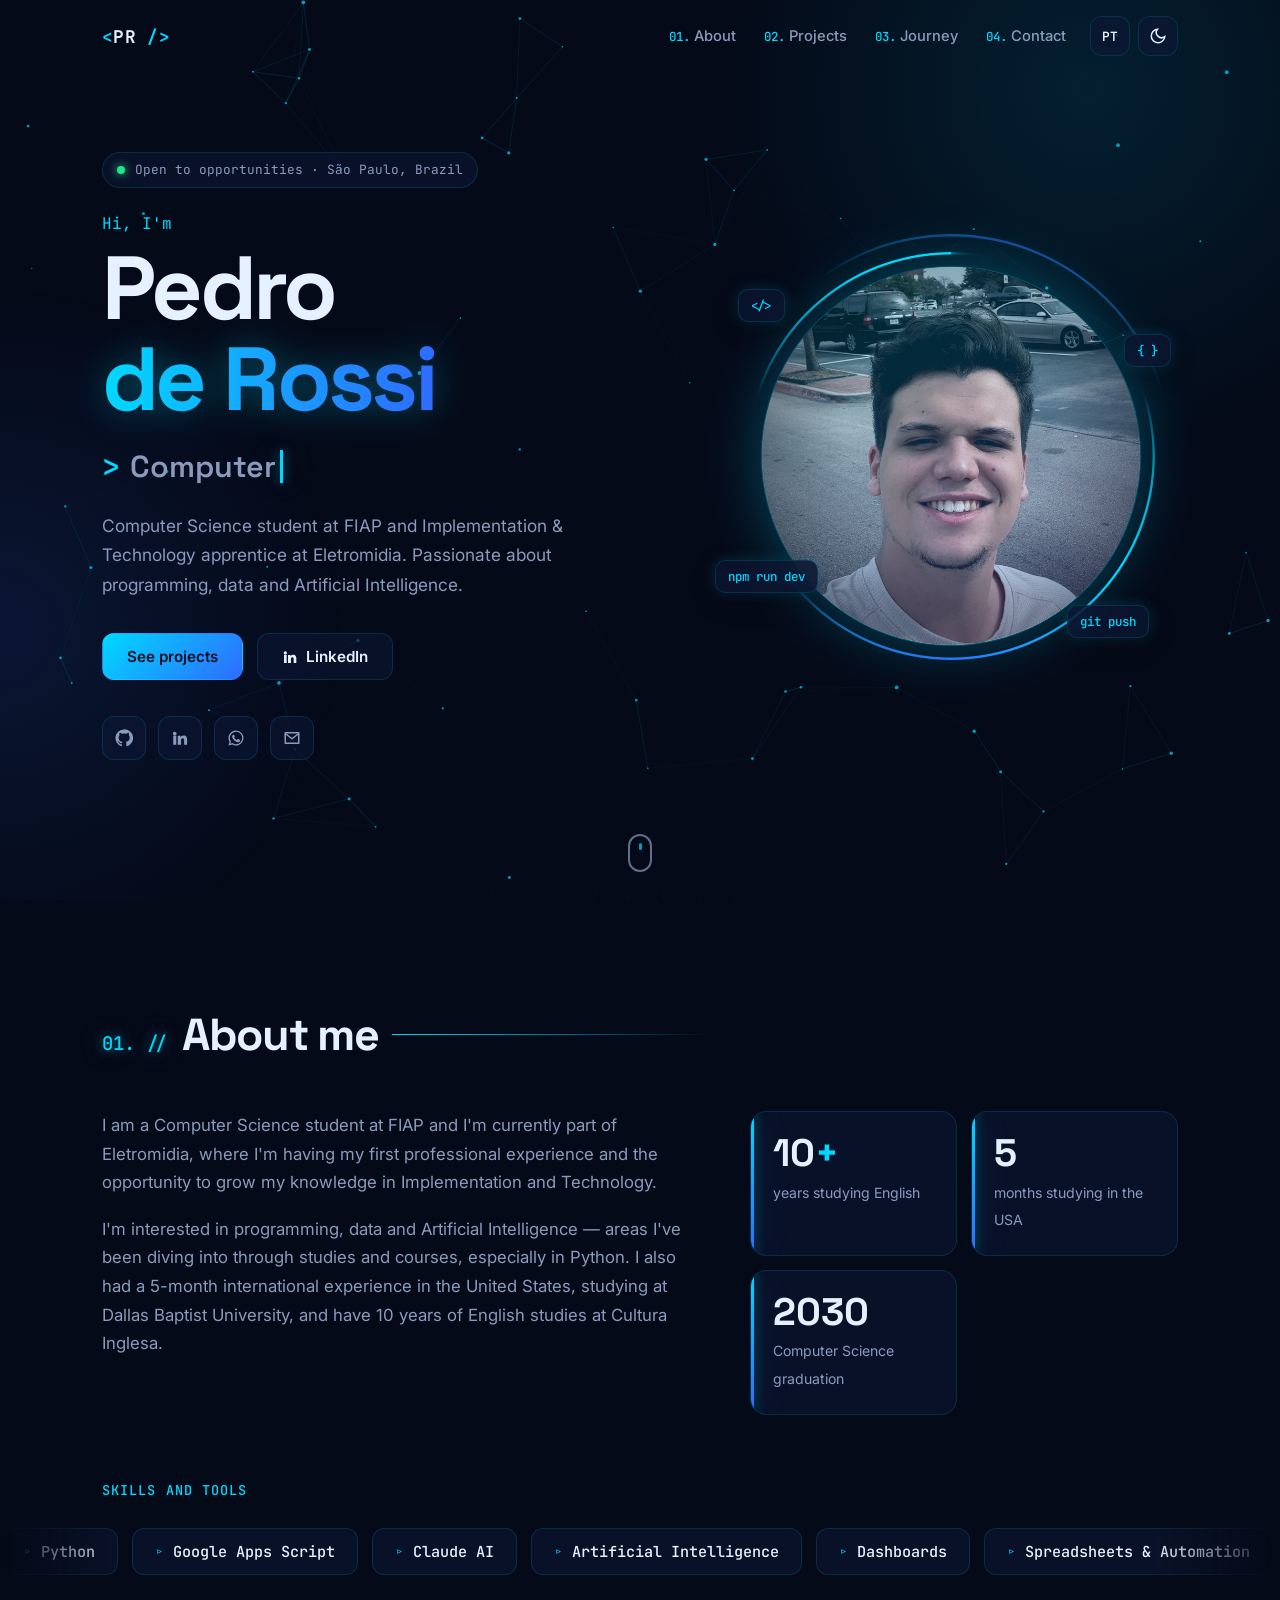
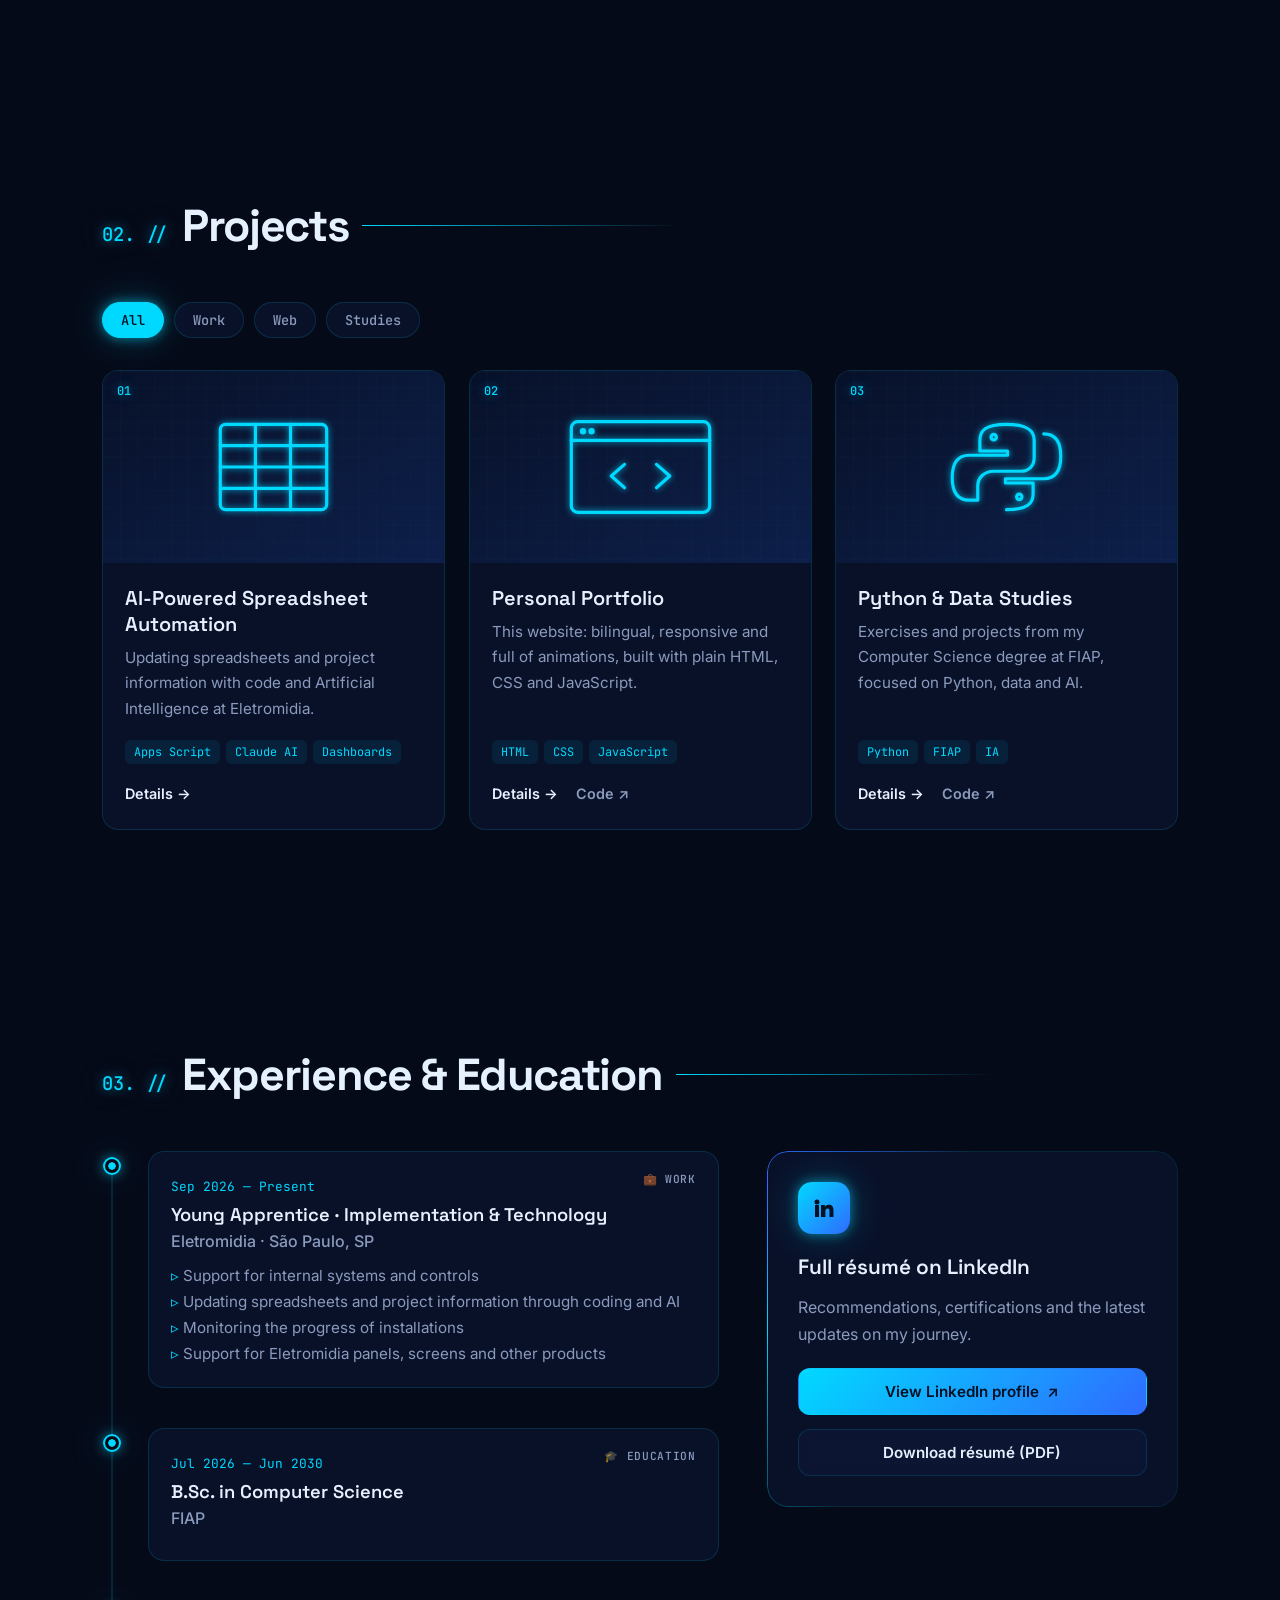
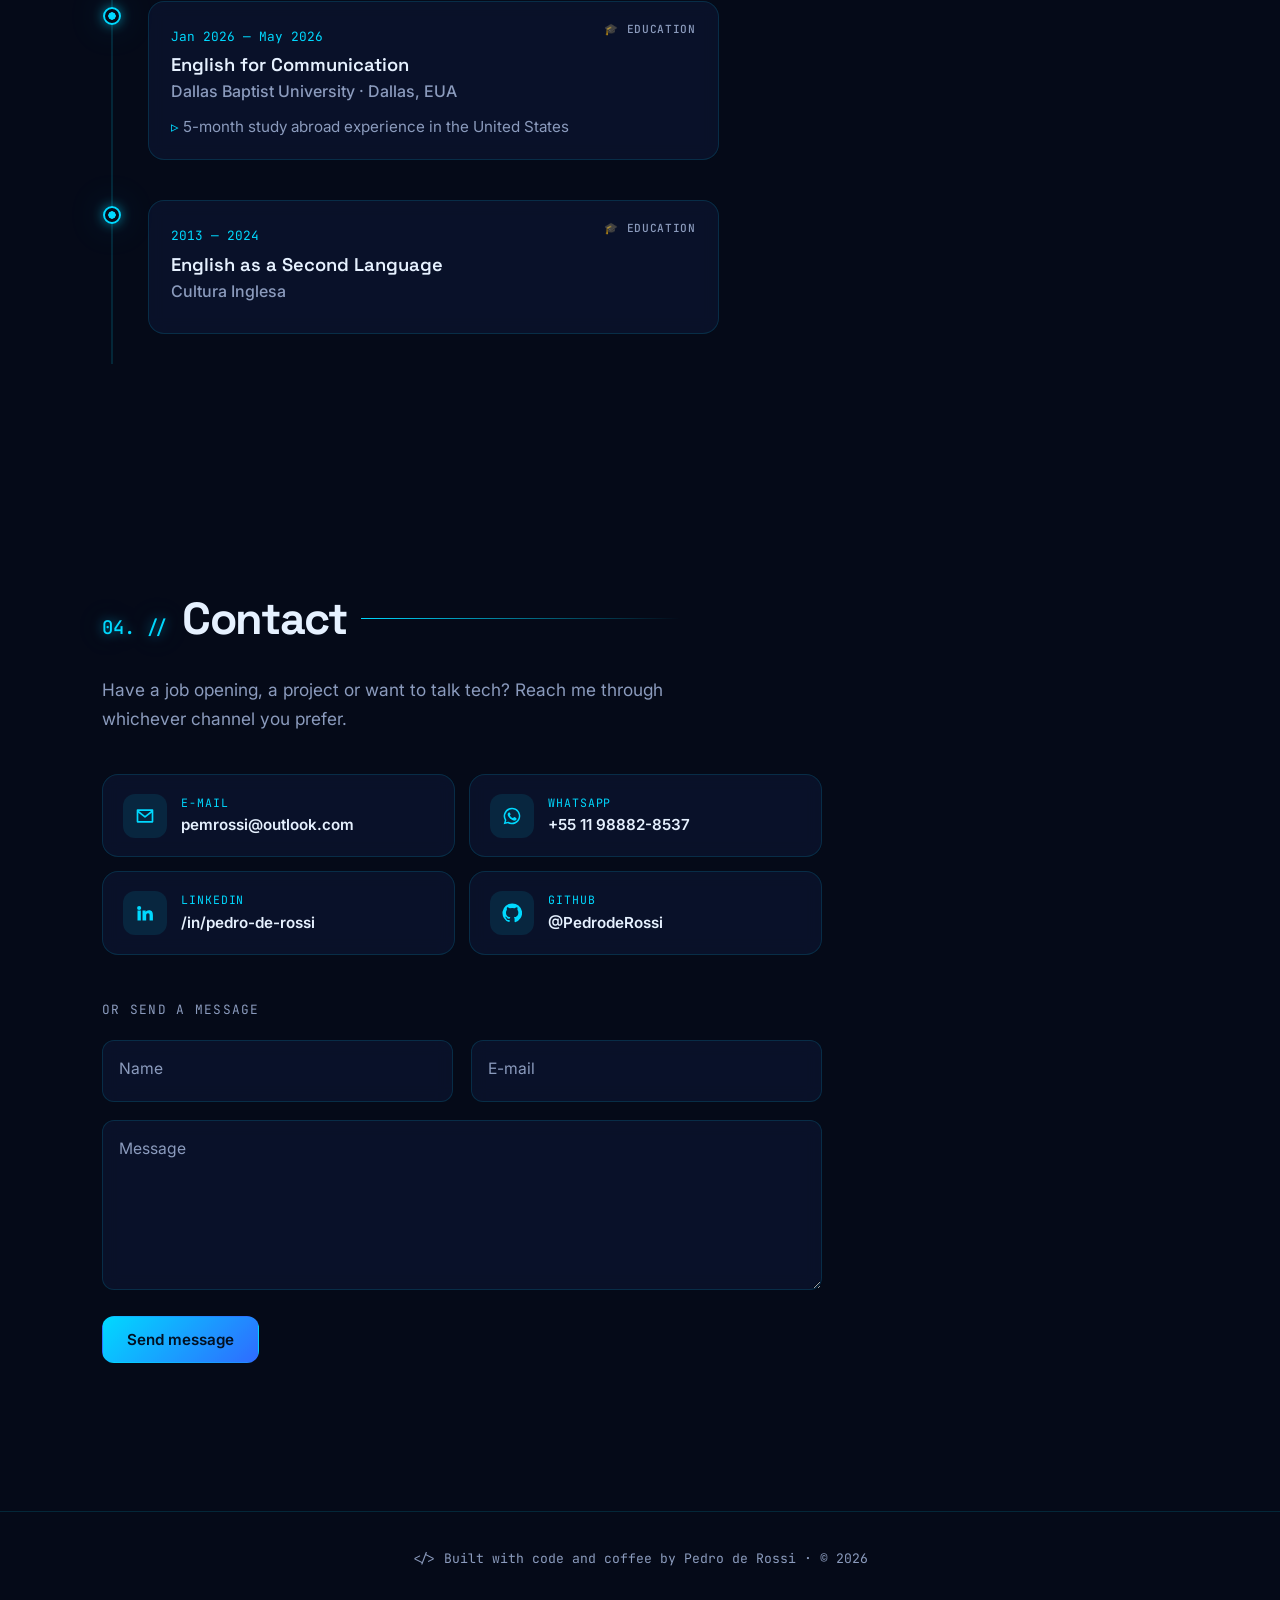
==== commit fb5cb87b: "Conteúdo real do LinkedIn: experiência, formação, competências, contatos e currículo Co-Authored-By:" ====
--- a/index.html
+++ b/index.html
@@ -3,11 +3,11 @@
 <head>
   <meta charset="utf-8" />
   <meta name="viewport" content="width=device-width, initial-scale=1" />
-  <title>Pedro de Rossi — Desenvolvedor</title>
-  <meta name="description" content="Portfólio de Pedro de Rossi, desenvolvedor de software." />
+  <title>Pedro de Rossi — Ciência da Computação & Tecnologia</title>
+  <meta name="description" content="Portfólio de Pedro de Rossi: estudante de Ciência da Computação na FIAP e aprendiz de Tecnologia na Eletromidia. Python, dados e Inteligência Artificial." />
   <meta name="theme-color" content="#050a18" />
-  <meta property="og:title" content="Pedro de Rossi — Desenvolvedor" />
-  <meta property="og:description" content="Projetos, experiência e contato." />
+  <meta property="og:title" content="Pedro de Rossi — Ciência da Computação & Tecnologia" />
+  <meta property="og:description" content="Estudante de Ciência da Computação (FIAP) · Python, dados e IA · São Paulo" />
   <meta property="og:type" content="website" />
   <meta property="og:image" content="assets/img/pedro.jpg" />
   <link rel="icon" href="assets/img/favicon.svg" type="image/svg+xml" />
@@ -98,13 +98,16 @@
             </a>
           </div>
           <ul class="socials hero-anim" style="--d:6" aria-label="Redes sociais">
-            <li><a href="https://github.com/" target="_blank" rel="noopener" aria-label="GitHub">
+            <li><a href="https://github.com/PedrodeRossi" target="_blank" rel="noopener" aria-label="GitHub">
               <svg viewBox="0 0 24 24" aria-hidden="true"><path d="M12 .5a11.5 11.5 0 0 0-3.6 22.4c.6.1.8-.3.8-.6v-2c-3.2.7-3.9-1.5-3.9-1.5-.5-1.3-1.3-1.7-1.3-1.7-1-.7.1-.7.1-.7 1.2.1 1.8 1.2 1.8 1.2 1 1.8 2.8 1.3 3.5 1 .1-.8.4-1.3.7-1.6-2.6-.3-5.3-1.3-5.3-5.7 0-1.3.5-2.3 1.2-3.1-.1-.3-.5-1.5.1-3.1 0 0 1-.3 3.2 1.2a11 11 0 0 1 5.8 0c2.2-1.5 3.2-1.2 3.2-1.2.6 1.6.2 2.8.1 3.1.8.8 1.2 1.9 1.2 3.1 0 4.4-2.7 5.4-5.3 5.7.4.4.8 1.1.8 2.2v3.2c0 .3.2.7.8.6A11.5 11.5 0 0 0 12 .5z"/></svg>
             </a></li>
             <li><a href="https://www.linkedin.com/in/pedro-de-rossi" target="_blank" rel="noopener" aria-label="LinkedIn">
               <svg viewBox="0 0 24 24" aria-hidden="true"><path d="M4.98 3.5a2.5 2.5 0 1 1 0 5 2.5 2.5 0 0 1 0-5zM3 9h4v12H3zM9 9h3.8v1.7h.1c.5-1 1.8-2 3.8-2 4 0 4.8 2.6 4.8 6V21h-4v-5.6c0-1.3 0-3-1.9-3s-2.2 1.5-2.2 2.9V21H9z"/></svg>
             </a></li>
-            <li><a href="#contato" aria-label="E-mail">
+            <li><a href="https://wa.me/5511988828537" target="_blank" rel="noopener" aria-label="WhatsApp">
+              <svg viewBox="0 0 24 24" aria-hidden="true"><path d="M12 2a10 10 0 0 0-8.6 15.1L2 22l5-1.3A10 10 0 1 0 12 2zm0 18.2a8.2 8.2 0 0 1-4.2-1.2l-.3-.2-3 .8.8-2.9-.2-.3A8.2 8.2 0 1 1 12 20.2zm4.5-6.1c-.2-.1-1.5-.7-1.7-.8-.2-.1-.4-.1-.6.1l-.8 1c-.1.2-.3.2-.5.1a6.7 6.7 0 0 1-3.3-2.9c-.3-.4.3-.4.7-1.3.1-.2 0-.3 0-.4l-.8-1.8c-.2-.5-.4-.4-.6-.4h-.5a1 1 0 0 0-.7.3 3 3 0 0 0-.9 2.2 5.2 5.2 0 0 0 1.1 2.7 11.8 11.8 0 0 0 4.5 4c1.7.7 2.3.8 3.2.6.5-.1 1.5-.6 1.8-1.2.2-.6.2-1.1.1-1.2l-.5-.3z"/></svg>
+            </a></li>
+            <li><a href="mailto:pemrossi@outlook.com" aria-label="E-mail">
               <svg viewBox="0 0 24 24" aria-hidden="true" class="stroke"><path d="M3 5h18v14H3z"/><path d="m3 6 9 7 9-7"/></svg>
             </a></li>
           </ul>
@@ -200,6 +203,25 @@
           <span data-i18n="contact.title">Contato</span>
         </h2>
         <p class="contact-lead" data-reveal data-i18n="contact.lead"></p>
+        <ul class="contact-cards">
+          <li data-reveal style="--d:1"><a class="contact-card" href="mailto:pemrossi@outlook.com">
+            <span class="contact-card-icon"><svg viewBox="0 0 24 24" class="stroke" aria-hidden="true"><path d="M3 5h18v14H3z"/><path d="m3 6 9 7 9-7"/></svg></span>
+            <span><span class="contact-card-label mono">E-mail</span><span class="contact-card-value">pemrossi@outlook.com</span></span>
+          </a></li>
+          <li data-reveal style="--d:2"><a class="contact-card" href="https://wa.me/5511988828537" target="_blank" rel="noopener">
+            <span class="contact-card-icon"><svg viewBox="0 0 24 24" aria-hidden="true"><path d="M12 2a10 10 0 0 0-8.6 15.1L2 22l5-1.3A10 10 0 1 0 12 2zm0 18.2a8.2 8.2 0 0 1-4.2-1.2l-.3-.2-3 .8.8-2.9-.2-.3A8.2 8.2 0 1 1 12 20.2zm4.5-6.1c-.2-.1-1.5-.7-1.7-.8-.2-.1-.4-.1-.6.1l-.8 1c-.1.2-.3.2-.5.1a6.7 6.7 0 0 1-3.3-2.9c-.3-.4.3-.4.7-1.3.1-.2 0-.3 0-.4l-.8-1.8c-.2-.5-.4-.4-.6-.4h-.5a1 1 0 0 0-.7.3 3 3 0 0 0-.9 2.2 5.2 5.2 0 0 0 1.1 2.7 11.8 11.8 0 0 0 4.5 4c1.7.7 2.3.8 3.2.6.5-.1 1.5-.6 1.8-1.2.2-.6.2-1.1.1-1.2l-.5-.3z"/></svg></span>
+            <span><span class="contact-card-label mono">WhatsApp</span><span class="contact-card-value">+55 11 98882-8537</span></span>
+          </a></li>
+          <li data-reveal style="--d:3"><a class="contact-card" href="https://www.linkedin.com/in/pedro-de-rossi" target="_blank" rel="noopener">
+            <span class="contact-card-icon"><svg viewBox="0 0 24 24" aria-hidden="true"><path d="M4.98 3.5a2.5 2.5 0 1 1 0 5 2.5 2.5 0 0 1 0-5zM3 9h4v12H3zM9 9h3.8v1.7h.1c.5-1 1.8-2 3.8-2 4 0 4.8 2.6 4.8 6V21h-4v-5.6c0-1.3 0-3-1.9-3s-2.2 1.5-2.2 2.9V21H9z"/></svg></span>
+            <span><span class="contact-card-label mono">LinkedIn</span><span class="contact-card-value">/in/pedro-de-rossi</span></span>
+          </a></li>
+          <li data-reveal style="--d:4"><a class="contact-card" href="https://github.com/PedrodeRossi" target="_blank" rel="noopener">
+            <span class="contact-card-icon"><svg viewBox="0 0 24 24" aria-hidden="true"><path d="M12 .5a11.5 11.5 0 0 0-3.6 22.4c.6.1.8-.3.8-.6v-2c-3.2.7-3.9-1.5-3.9-1.5-.5-1.3-1.3-1.7-1.3-1.7-1-.7.1-.7.1-.7 1.2.1 1.8 1.2 1.8 1.2 1 1.8 2.8 1.3 3.5 1 .1-.8.4-1.3.7-1.6-2.6-.3-5.3-1.3-5.3-5.7 0-1.3.5-2.3 1.2-3.1-.1-.3-.5-1.5.1-3.1 0 0 1-.3 3.2 1.2a11 11 0 0 1 5.8 0c2.2-1.5 3.2-1.2 3.2-1.2.6 1.6.2 2.8.1 3.1.8.8 1.2 1.9 1.2 3.1 0 4.4-2.7 5.4-5.3 5.7.4.4.8 1.1.8 2.2v3.2c0 .3.2.7.8.6A11.5 11.5 0 0 0 12 .5z"/></svg></span>
+            <span><span class="contact-card-label mono">GitHub</span><span class="contact-card-value">@PedrodeRossi</span></span>
+          </a></li>
+        </ul>
+        <p class="contact-or mono" data-reveal data-i18n="contact.or">ou envie uma mensagem</p>
         <form class="contact-form" id="contact-form" novalidate data-reveal style="--d:1">
           <div class="field">
             <input id="name" name="name" type="text" autocomplete="name" placeholder=" " required />
--- a/css/style.css
+++ b/css/style.css
@@ -629,3 +629,26 @@
   .hero-anim, [data-reveal], .project-card { opacity: 1 !important; transform: none !important; filter: none !important; }
   .cursor-glow { display: none; }
 }
+
+/* Cartões de contato ----------------------------------------------------- */
+.contact-cards { display: grid; gap: 14px; grid-template-columns: repeat(auto-fit, minmax(min(100%, 300px), 1fr)); list-style: none; padding: 0; margin: 0 0 44px; max-width: 720px; }
+.contact-card {
+  display: flex; align-items: center; gap: 14px; height: 100%;
+  padding: 18px 20px; border-radius: var(--radius); color: var(--text);
+  background: var(--surface); border: 1px solid var(--border); backdrop-filter: blur(8px);
+  transition: border-color 0.3s, box-shadow 0.3s, transform 0.3s var(--ease);
+}
+.contact-card:hover { border-color: var(--neon); box-shadow: var(--glow); transform: translateY(-4px); }
+.contact-card-icon {
+  flex: none; width: 44px; height: 44px; border-radius: 12px; display: grid; place-items: center;
+  background: rgba(var(--neon-rgb), 0.1); color: var(--neon); transition: background 0.3s, color 0.3s;
+}
+.contact-card:hover .contact-card-icon { background: linear-gradient(135deg, var(--neon), var(--neon-2)); color: var(--on-neon); }
+.contact-card-icon svg { width: 20px; height: 20px; fill: currentColor; }
+.contact-card-icon svg.stroke { fill: none; stroke: currentColor; stroke-width: 2; stroke-linejoin: round; }
+.contact-card-label { display: block; font-size: 0.72rem; color: var(--neon); text-transform: uppercase; letter-spacing: 0.08em; }
+.contact-card-value { display: block; font-weight: 600; font-size: 0.95rem; overflow-wrap: anywhere; }
+.contact-or { color: var(--text-muted); font-size: 0.8rem; text-transform: uppercase; letter-spacing: 0.1em; margin: 0 0 20px; }
+
+/* Ícone por tipo na linha do tempo */
+.timeline-type { display: inline-flex; align-items: center; gap: 6px; float: right; font: 500 0.7rem var(--font-mono); color: var(--text-muted); text-transform: uppercase; letter-spacing: 0.06em; }
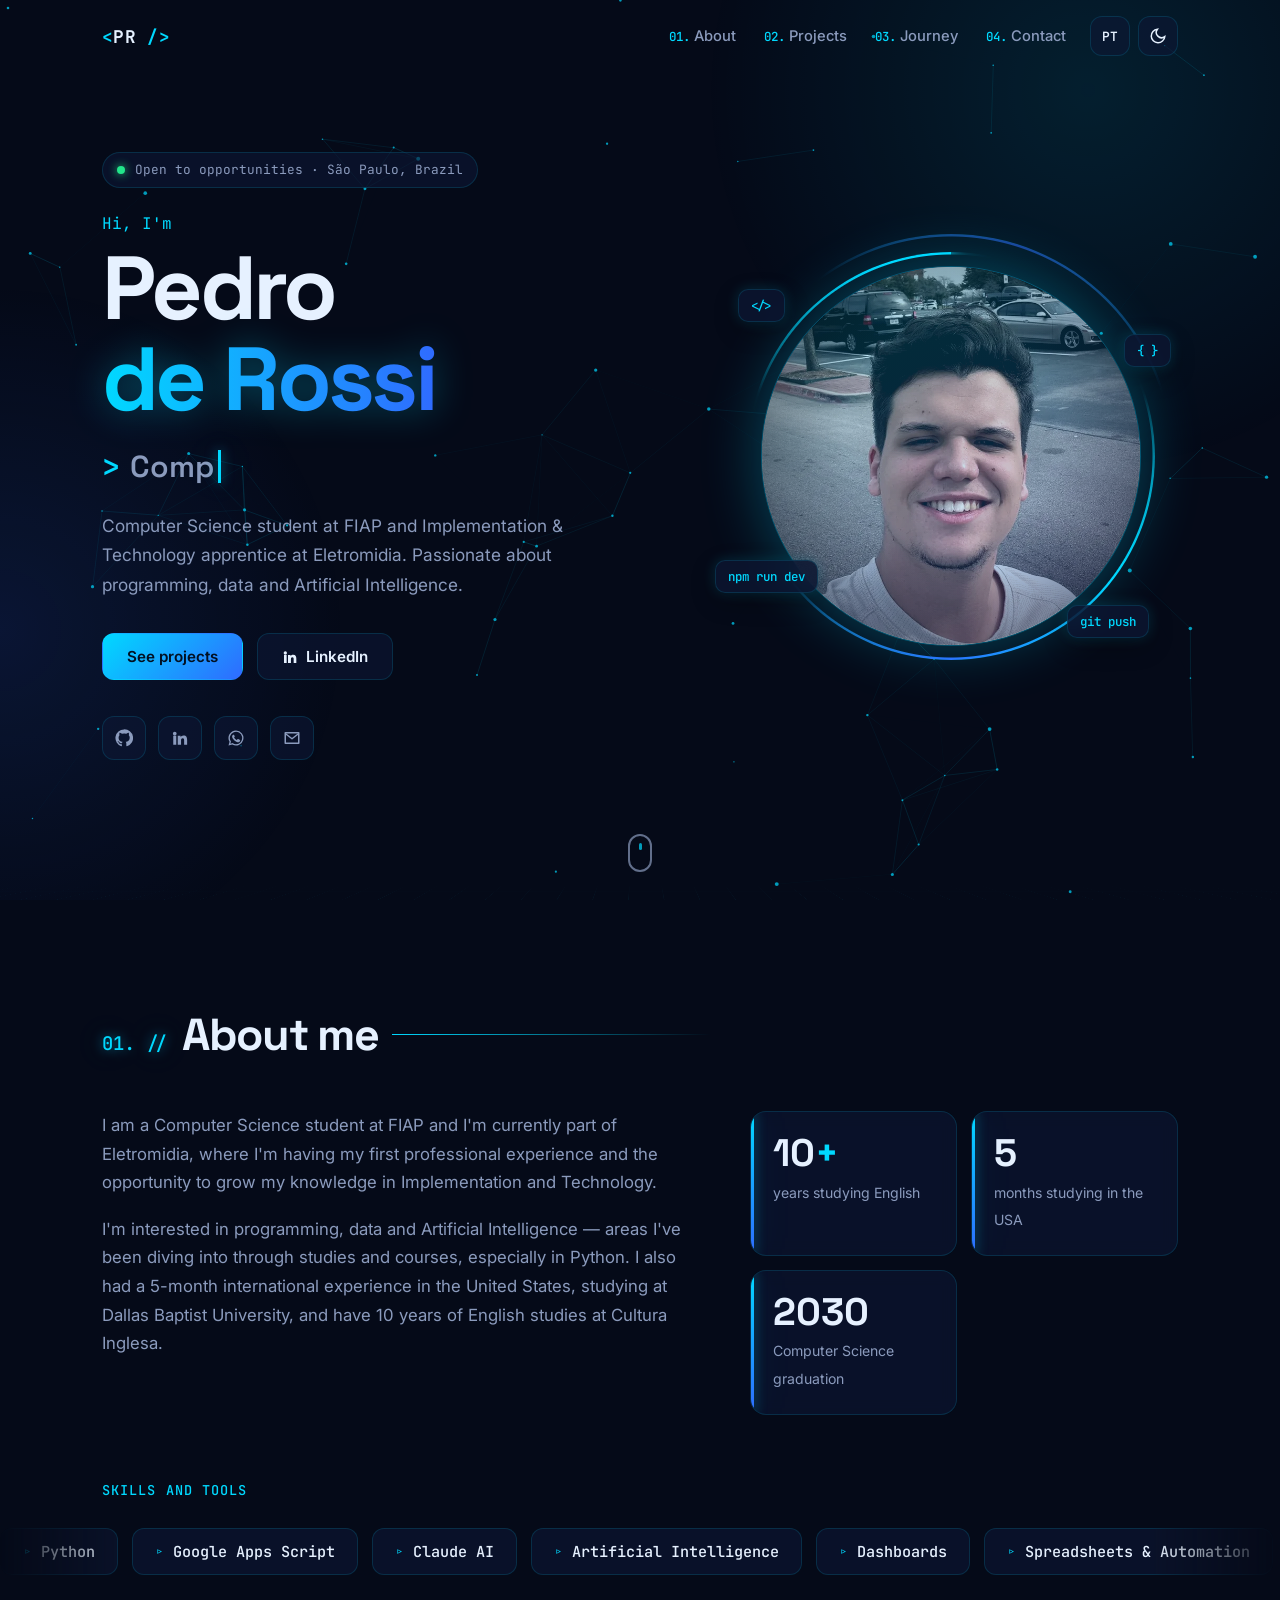
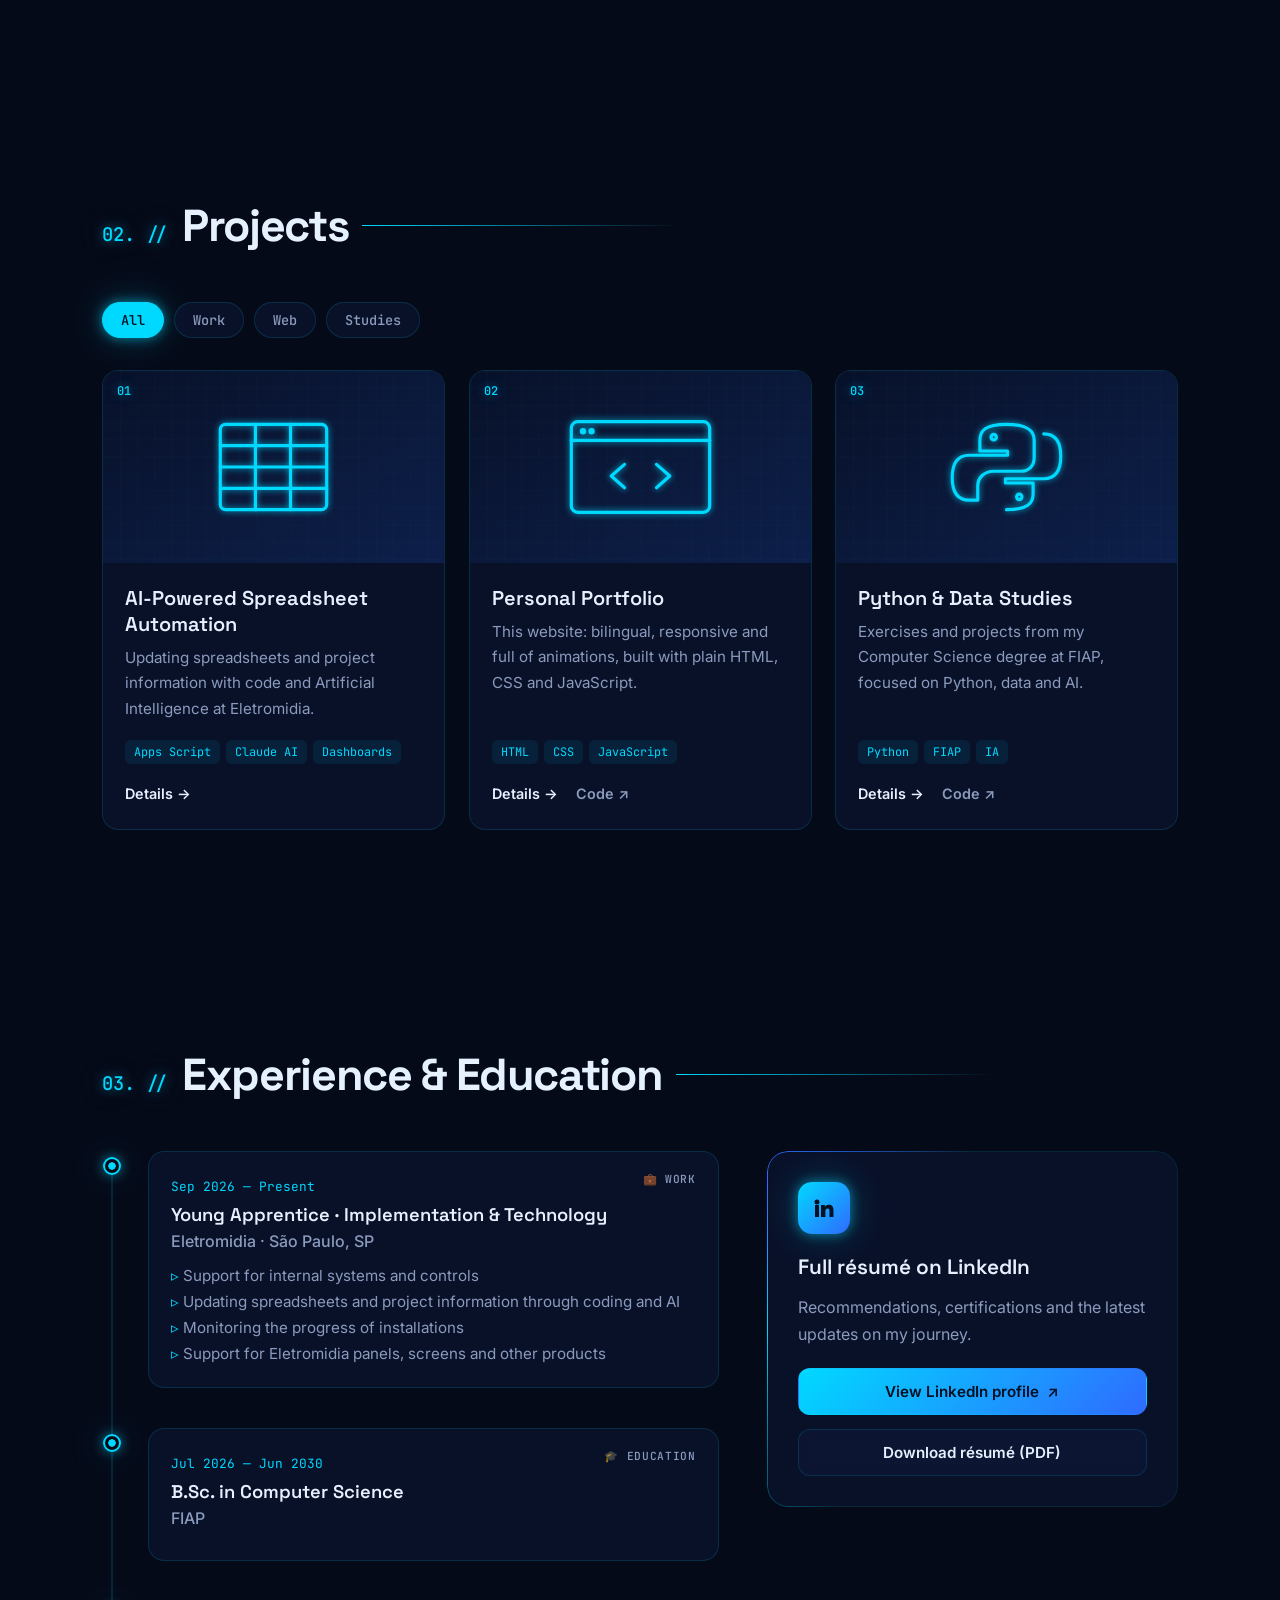
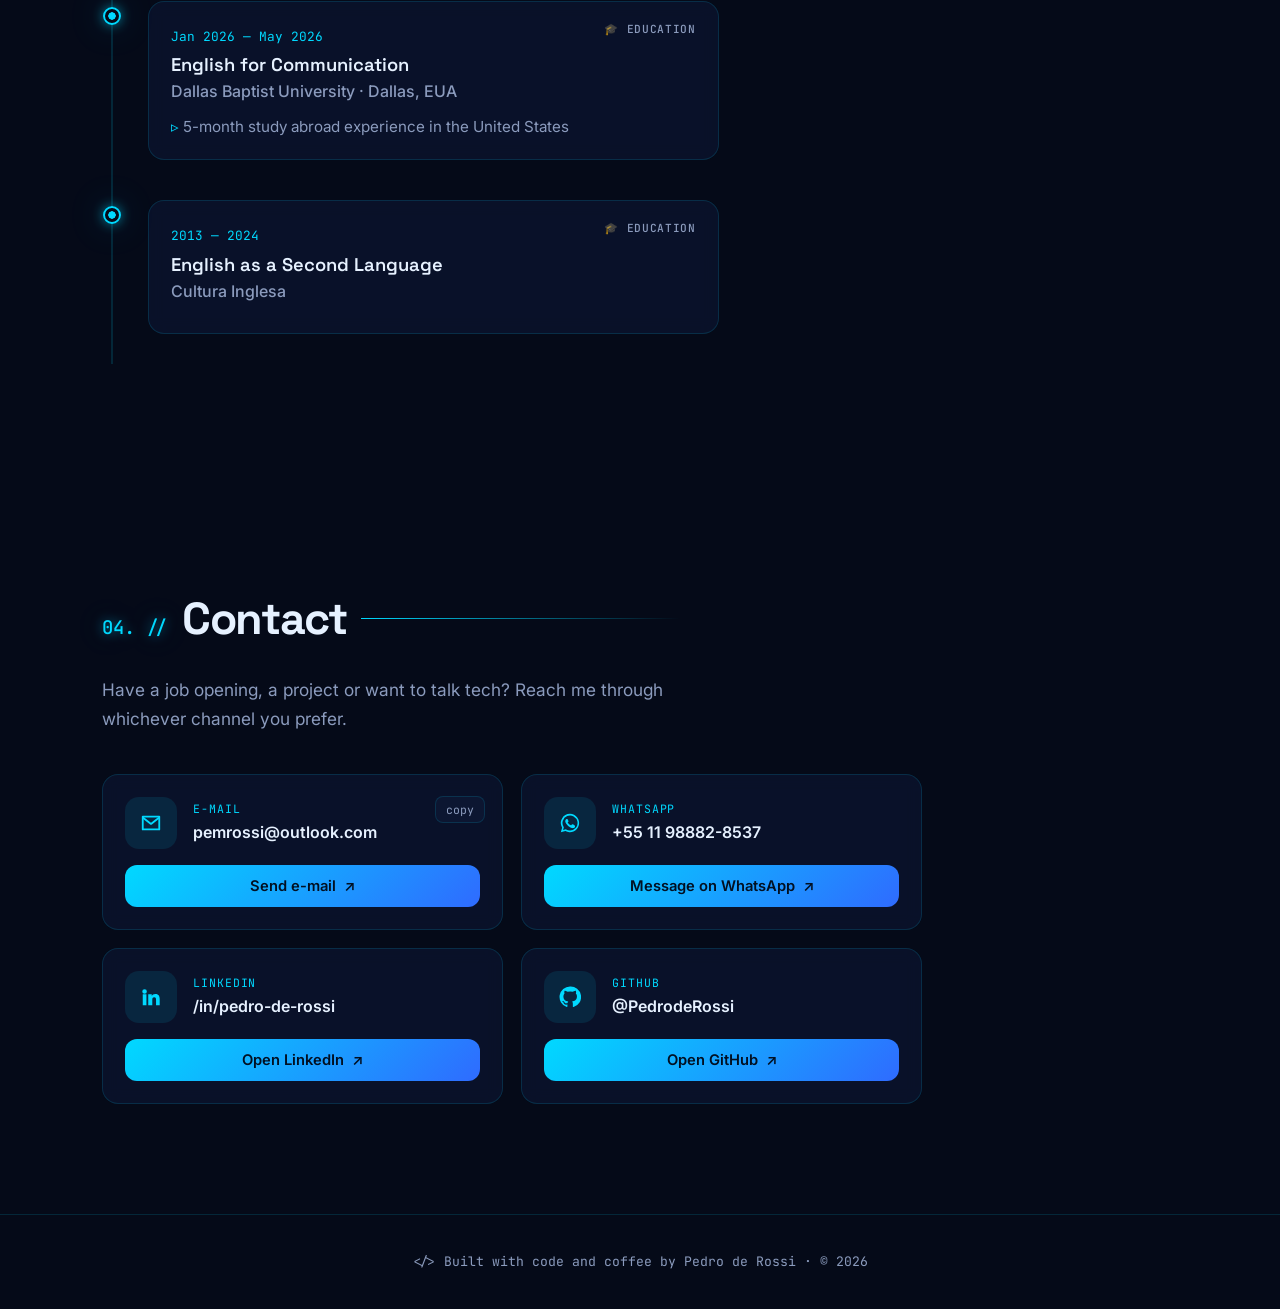
==== commit e28f8b9a: "Contato com botões de acesso direto (e-mail, WhatsApp, LinkedIn, GitHub) Co-Authored-By: Claude Opus" ====
--- a/index.html
+++ b/index.html
@@ -204,40 +204,27 @@
         </h2>
         <p class="contact-lead" data-reveal data-i18n="contact.lead"></p>
         <ul class="contact-cards">
-          <li data-reveal style="--d:1"><a class="contact-card" href="mailto:pemrossi@outlook.com">
+          <li data-reveal style="--d:1" class="has-copy"><button type="button" class="copy-btn mono" id="copy-email" data-i18n="contact.copy">copiar</button><a class="contact-card" href="mailto:pemrossi@outlook.com?subject=Contato%20pelo%20portf%C3%B3lio" id="email-card">
             <span class="contact-card-icon"><svg viewBox="0 0 24 24" class="stroke" aria-hidden="true"><path d="M3 5h18v14H3z"/><path d="m3 6 9 7 9-7"/></svg></span>
             <span><span class="contact-card-label mono">E-mail</span><span class="contact-card-value">pemrossi@outlook.com</span></span>
-          </a></li>
-          <li data-reveal style="--d:2"><a class="contact-card" href="https://wa.me/5511988828537" target="_blank" rel="noopener">
+            <span class="contact-card-cta"><span data-i18n="contact.cta.email"></span><span class="cta-arrow" aria-hidden="true">↗</span></span>
+          </a></li>
+          <li data-reveal style="--d:2"><a class="contact-card" href="https://wa.me/5511988828537" target="_blank" rel="noopener" id="whatsapp-card">
             <span class="contact-card-icon"><svg viewBox="0 0 24 24" aria-hidden="true"><path d="M12 2a10 10 0 0 0-8.6 15.1L2 22l5-1.3A10 10 0 1 0 12 2zm0 18.2a8.2 8.2 0 0 1-4.2-1.2l-.3-.2-3 .8.8-2.9-.2-.3A8.2 8.2 0 1 1 12 20.2zm4.5-6.1c-.2-.1-1.5-.7-1.7-.8-.2-.1-.4-.1-.6.1l-.8 1c-.1.2-.3.2-.5.1a6.7 6.7 0 0 1-3.3-2.9c-.3-.4.3-.4.7-1.3.1-.2 0-.3 0-.4l-.8-1.8c-.2-.5-.4-.4-.6-.4h-.5a1 1 0 0 0-.7.3 3 3 0 0 0-.9 2.2 5.2 5.2 0 0 0 1.1 2.7 11.8 11.8 0 0 0 4.5 4c1.7.7 2.3.8 3.2.6.5-.1 1.5-.6 1.8-1.2.2-.6.2-1.1.1-1.2l-.5-.3z"/></svg></span>
             <span><span class="contact-card-label mono">WhatsApp</span><span class="contact-card-value">+55 11 98882-8537</span></span>
+            <span class="contact-card-cta"><span data-i18n="contact.cta.whatsapp"></span><span class="cta-arrow" aria-hidden="true">↗</span></span>
           </a></li>
           <li data-reveal style="--d:3"><a class="contact-card" href="https://www.linkedin.com/in/pedro-de-rossi" target="_blank" rel="noopener">
             <span class="contact-card-icon"><svg viewBox="0 0 24 24" aria-hidden="true"><path d="M4.98 3.5a2.5 2.5 0 1 1 0 5 2.5 2.5 0 0 1 0-5zM3 9h4v12H3zM9 9h3.8v1.7h.1c.5-1 1.8-2 3.8-2 4 0 4.8 2.6 4.8 6V21h-4v-5.6c0-1.3 0-3-1.9-3s-2.2 1.5-2.2 2.9V21H9z"/></svg></span>
             <span><span class="contact-card-label mono">LinkedIn</span><span class="contact-card-value">/in/pedro-de-rossi</span></span>
+            <span class="contact-card-cta"><span data-i18n="contact.cta.linkedin"></span><span class="cta-arrow" aria-hidden="true">↗</span></span>
           </a></li>
           <li data-reveal style="--d:4"><a class="contact-card" href="https://github.com/PedrodeRossi" target="_blank" rel="noopener">
             <span class="contact-card-icon"><svg viewBox="0 0 24 24" aria-hidden="true"><path d="M12 .5a11.5 11.5 0 0 0-3.6 22.4c.6.1.8-.3.8-.6v-2c-3.2.7-3.9-1.5-3.9-1.5-.5-1.3-1.3-1.7-1.3-1.7-1-.7.1-.7.1-.7 1.2.1 1.8 1.2 1.8 1.2 1 1.8 2.8 1.3 3.5 1 .1-.8.4-1.3.7-1.6-2.6-.3-5.3-1.3-5.3-5.7 0-1.3.5-2.3 1.2-3.1-.1-.3-.5-1.5.1-3.1 0 0 1-.3 3.2 1.2a11 11 0 0 1 5.8 0c2.2-1.5 3.2-1.2 3.2-1.2.6 1.6.2 2.8.1 3.1.8.8 1.2 1.9 1.2 3.1 0 4.4-2.7 5.4-5.3 5.7.4.4.8 1.1.8 2.2v3.2c0 .3.2.7.8.6A11.5 11.5 0 0 0 12 .5z"/></svg></span>
             <span><span class="contact-card-label mono">GitHub</span><span class="contact-card-value">@PedrodeRossi</span></span>
+            <span class="contact-card-cta"><span data-i18n="contact.cta.github"></span><span class="cta-arrow" aria-hidden="true">↗</span></span>
           </a></li>
         </ul>
-        <p class="contact-or mono" data-reveal data-i18n="contact.or">ou envie uma mensagem</p>
-        <form class="contact-form" id="contact-form" novalidate data-reveal style="--d:1">
-          <div class="field">
-            <input id="name" name="name" type="text" autocomplete="name" placeholder=" " required />
-            <label for="name" data-i18n="contact.name">Nome</label>
-          </div>
-          <div class="field">
-            <input id="email" name="email" type="email" autocomplete="email" placeholder=" " required />
-            <label for="email" data-i18n="contact.email">E-mail</label>
-          </div>
-          <div class="field field-full">
-            <textarea id="message" name="message" rows="5" placeholder=" " required></textarea>
-            <label for="message" data-i18n="contact.message">Mensagem</label>
-          </div>
-          <button type="submit" class="btn btn-primary magnetic"><span data-i18n="contact.send">Enviar mensagem</span></button>
-          <p class="form-status" id="form-status" role="status" aria-live="polite"></p>
-        </form>
       </div>
     </section>
   </main>
--- a/css/style.css
+++ b/css/style.css
@@ -590,34 +590,6 @@
 
 /* Contato ---------------------------------------------------------------- */
 .contact-lead { color: var(--text-muted); max-width: 580px; margin: -20px 0 40px; font-size: 1.08rem; }
-.contact-form { display: grid; gap: 18px; grid-template-columns: 1fr; max-width: 720px; }
-@media (min-width: 640px) { .contact-form { grid-template-columns: 1fr 1fr; } }
-.field { position: relative; }
-.field-full { grid-column: 1 / -1; }
-.field input, .field textarea {
-  width: 100%; font: inherit; color: var(--text);
-  background: var(--surface); border: 1px solid var(--border); border-radius: 12px;
-  padding: 22px 16px 10px; resize: vertical; backdrop-filter: blur(8px);
-  transition: border-color 0.25s, box-shadow 0.25s;
-}
-.field label {
-  position: absolute; left: 17px; top: 16px; pointer-events: none;
-  color: var(--text-muted); font-size: 0.98rem;
-  transition: transform 0.25s var(--ease), color 0.25s, font-size 0.25s;
-  transform-origin: left top;
-}
-.field input:focus, .field textarea:focus { outline: none; border-color: var(--neon); box-shadow: 0 0 0 3px rgba(var(--neon-rgb), 0.15), var(--glow); }
-.field input:focus + label, .field textarea:focus + label,
-.field input:not(:placeholder-shown) + label, .field textarea:not(:placeholder-shown) + label {
-  transform: translateY(-10px) scale(0.78); color: var(--neon);
-}
-.field [aria-invalid="true"] { border-color: var(--danger); animation: shake 0.4s; }
-@keyframes shake { 25% { transform: translateX(-6px); } 75% { transform: translateX(6px); } }
-.contact-form .btn { justify-self: start; }
-.form-status { grid-column: 1 / -1; margin: 0; font-size: 0.9rem; min-height: 1.4em; }
-.form-status.error { color: var(--danger); }
-.form-status.success { color: var(--neon); }
-
 /* Footer ----------------------------------------------------------------- */
 .site-footer { border-top: 1px solid var(--border); padding: 36px 0; color: var(--text-muted); font-size: 0.82rem; text-align: center; }
 .site-footer p { margin: 0; }
@@ -630,25 +602,54 @@
   .cursor-glow { display: none; }
 }
 
-/* Cartões de contato ----------------------------------------------------- */
-.contact-cards { display: grid; gap: 14px; grid-template-columns: repeat(auto-fit, minmax(min(100%, 300px), 1fr)); list-style: none; padding: 0; margin: 0 0 44px; max-width: 720px; }
+/* Cartões de contato (botões diretos) ------------------------------------ */
+.contact-cards { display: grid; gap: 18px; grid-template-columns: repeat(auto-fit, minmax(min(100%, 320px), 1fr)); list-style: none; padding: 0; margin: 0; max-width: 820px; }
+.contact-cards li { position: relative; }
 .contact-card {
-  display: flex; align-items: center; gap: 14px; height: 100%;
-  padding: 18px 20px; border-radius: var(--radius); color: var(--text);
+  position: relative; overflow: hidden;
+  display: grid; grid-template-columns: auto 1fr; align-items: center; gap: 16px 16px; height: 100%;
+  padding: 22px; border-radius: var(--radius); color: var(--text);
   background: var(--surface); border: 1px solid var(--border); backdrop-filter: blur(8px);
   transition: border-color 0.3s, box-shadow 0.3s, transform 0.3s var(--ease);
 }
-.contact-card:hover { border-color: var(--neon); box-shadow: var(--glow); transform: translateY(-4px); }
+.contact-card::after {
+  /* reflexo que atravessa o cartão no hover */
+  content: ""; position: absolute; top: 0; left: -80%; width: 50%; height: 100%;
+  background: linear-gradient(100deg, transparent, rgba(var(--neon-rgb), 0.18), transparent);
+  transform: skewX(-20deg); transition: left 0.8s var(--ease); pointer-events: none;
+}
+.contact-card:hover { border-color: var(--neon); box-shadow: var(--glow); transform: translateY(-5px); }
+.contact-card:hover::after { left: 130%; }
 .contact-card-icon {
-  flex: none; width: 44px; height: 44px; border-radius: 12px; display: grid; place-items: center;
-  background: rgba(var(--neon-rgb), 0.1); color: var(--neon); transition: background 0.3s, color 0.3s;
-}
-.contact-card:hover .contact-card-icon { background: linear-gradient(135deg, var(--neon), var(--neon-2)); color: var(--on-neon); }
-.contact-card-icon svg { width: 20px; height: 20px; fill: currentColor; }
+  flex: none; width: 52px; height: 52px; border-radius: 14px; display: grid; place-items: center;
+  background: rgba(var(--neon-rgb), 0.1); color: var(--neon); transition: background 0.3s, color 0.3s, transform 0.4s var(--ease);
+}
+.contact-card:hover .contact-card-icon { background: linear-gradient(135deg, var(--neon), var(--neon-2)); color: var(--on-neon); transform: rotate(-8deg) scale(1.06); }
+.contact-card-icon svg { width: 22px; height: 22px; fill: currentColor; }
 .contact-card-icon svg.stroke { fill: none; stroke: currentColor; stroke-width: 2; stroke-linejoin: round; }
 .contact-card-label { display: block; font-size: 0.72rem; color: var(--neon); text-transform: uppercase; letter-spacing: 0.08em; }
-.contact-card-value { display: block; font-weight: 600; font-size: 0.95rem; overflow-wrap: anywhere; }
-.contact-or { color: var(--text-muted); font-size: 0.8rem; text-transform: uppercase; letter-spacing: 0.1em; margin: 0 0 20px; }
+.contact-card-value { display: block; font-weight: 600; font-size: 1rem; }
+.contact-card-cta {
+  grid-column: 1 / -1;
+  display: flex; align-items: center; justify-content: center; gap: 8px;
+  padding: 12px 16px; border-radius: 12px;
+  font: 600 0.92rem var(--font-sans);
+  background: linear-gradient(135deg, var(--neon), var(--neon-2)); color: var(--on-neon);
+  transition: box-shadow 0.3s;
+}
+.contact-card:hover .contact-card-cta { box-shadow: var(--glow); }
+.cta-arrow { display: inline-block; transition: transform 0.35s var(--ease); }
+.contact-card:hover .cta-arrow { transform: translate(3px, -3px); }
+
+.copy-btn {
+  position: absolute; top: 22px; right: 18px; z-index: 2;
+  padding: 5px 10px; border-radius: 8px; cursor: pointer;
+  font-size: 0.72rem; color: var(--text-muted);
+  background: var(--surface-solid); border: 1px solid var(--border);
+  transition: color 0.2s, border-color 0.2s;
+}
+.copy-btn:hover, .copy-btn.copied { color: var(--neon); border-color: var(--neon); }
+.has-copy .contact-card-value { padding-right: 70px; }
 
 /* Ícone por tipo na linha do tempo */
 .timeline-type { display: inline-flex; align-items: center; gap: 6px; float: right; font: 500 0.7rem var(--font-mono); color: var(--text-muted); text-transform: uppercase; letter-spacing: 0.06em; }
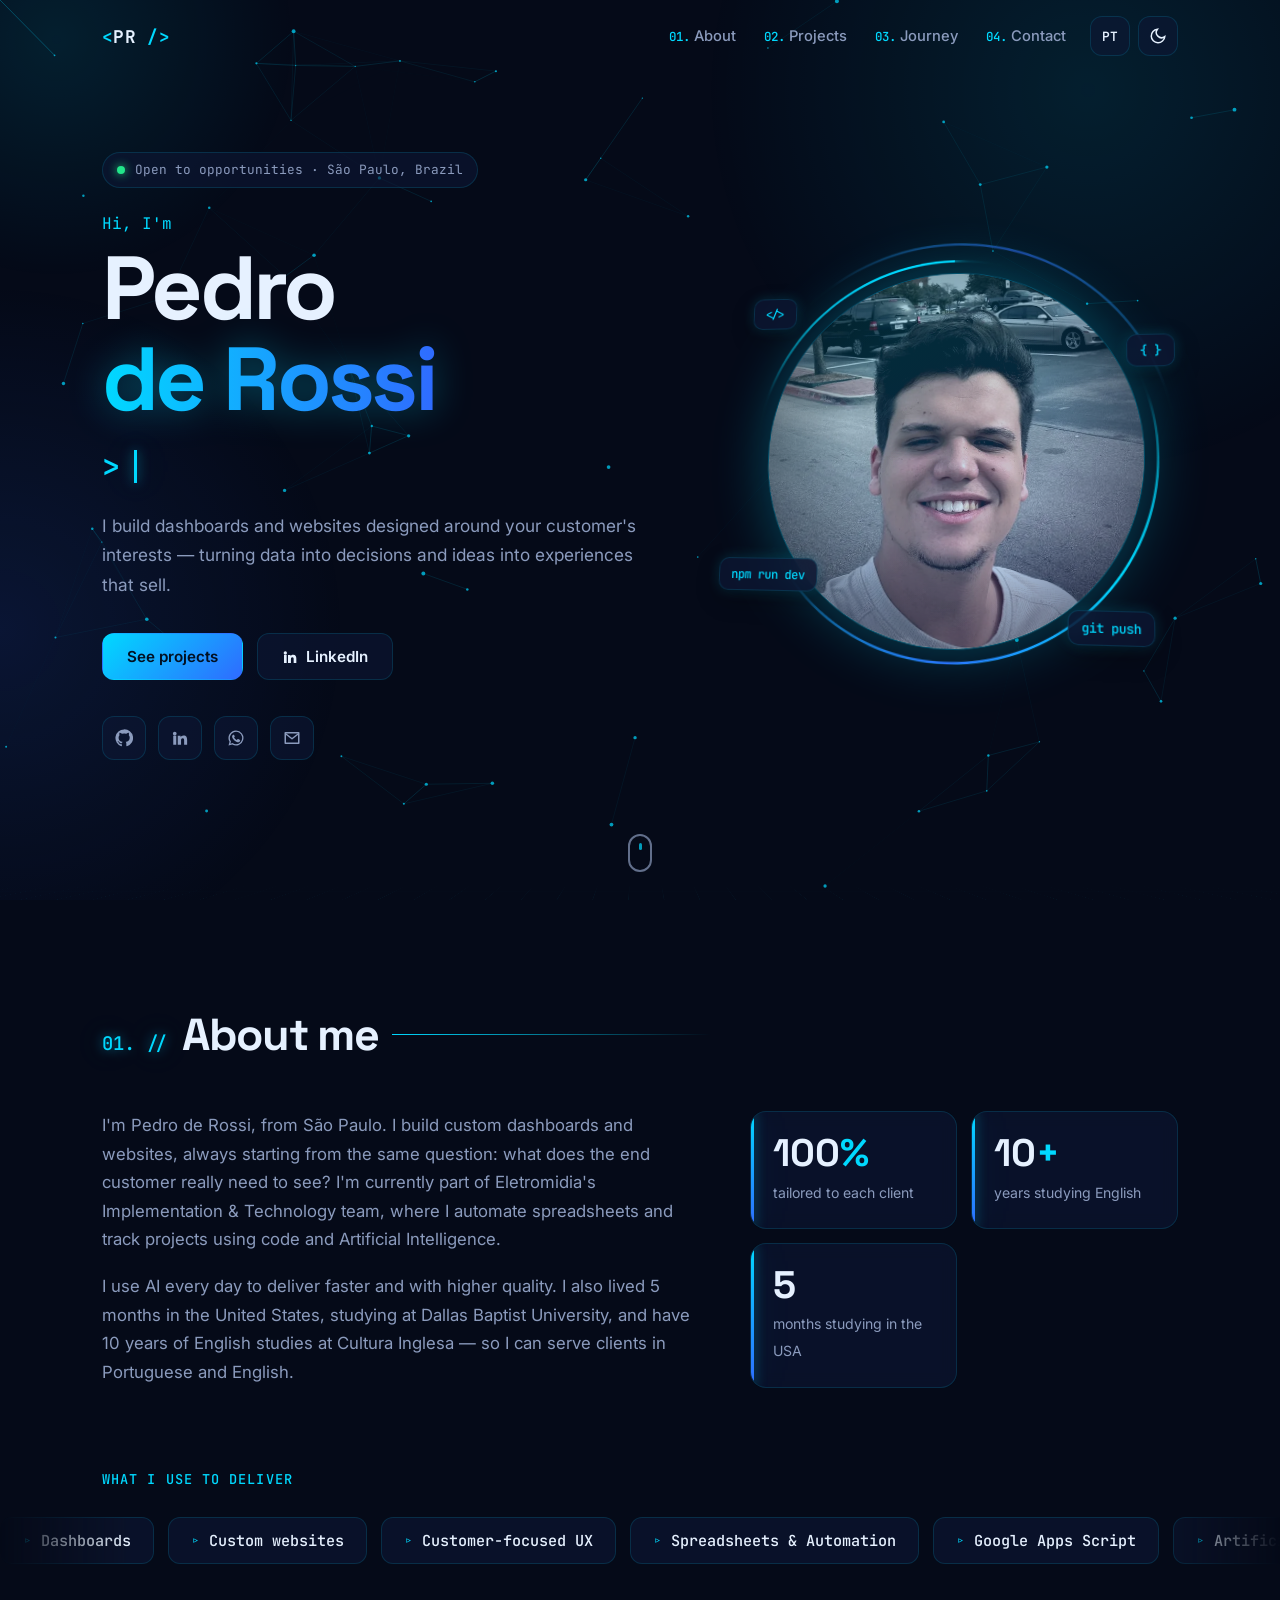
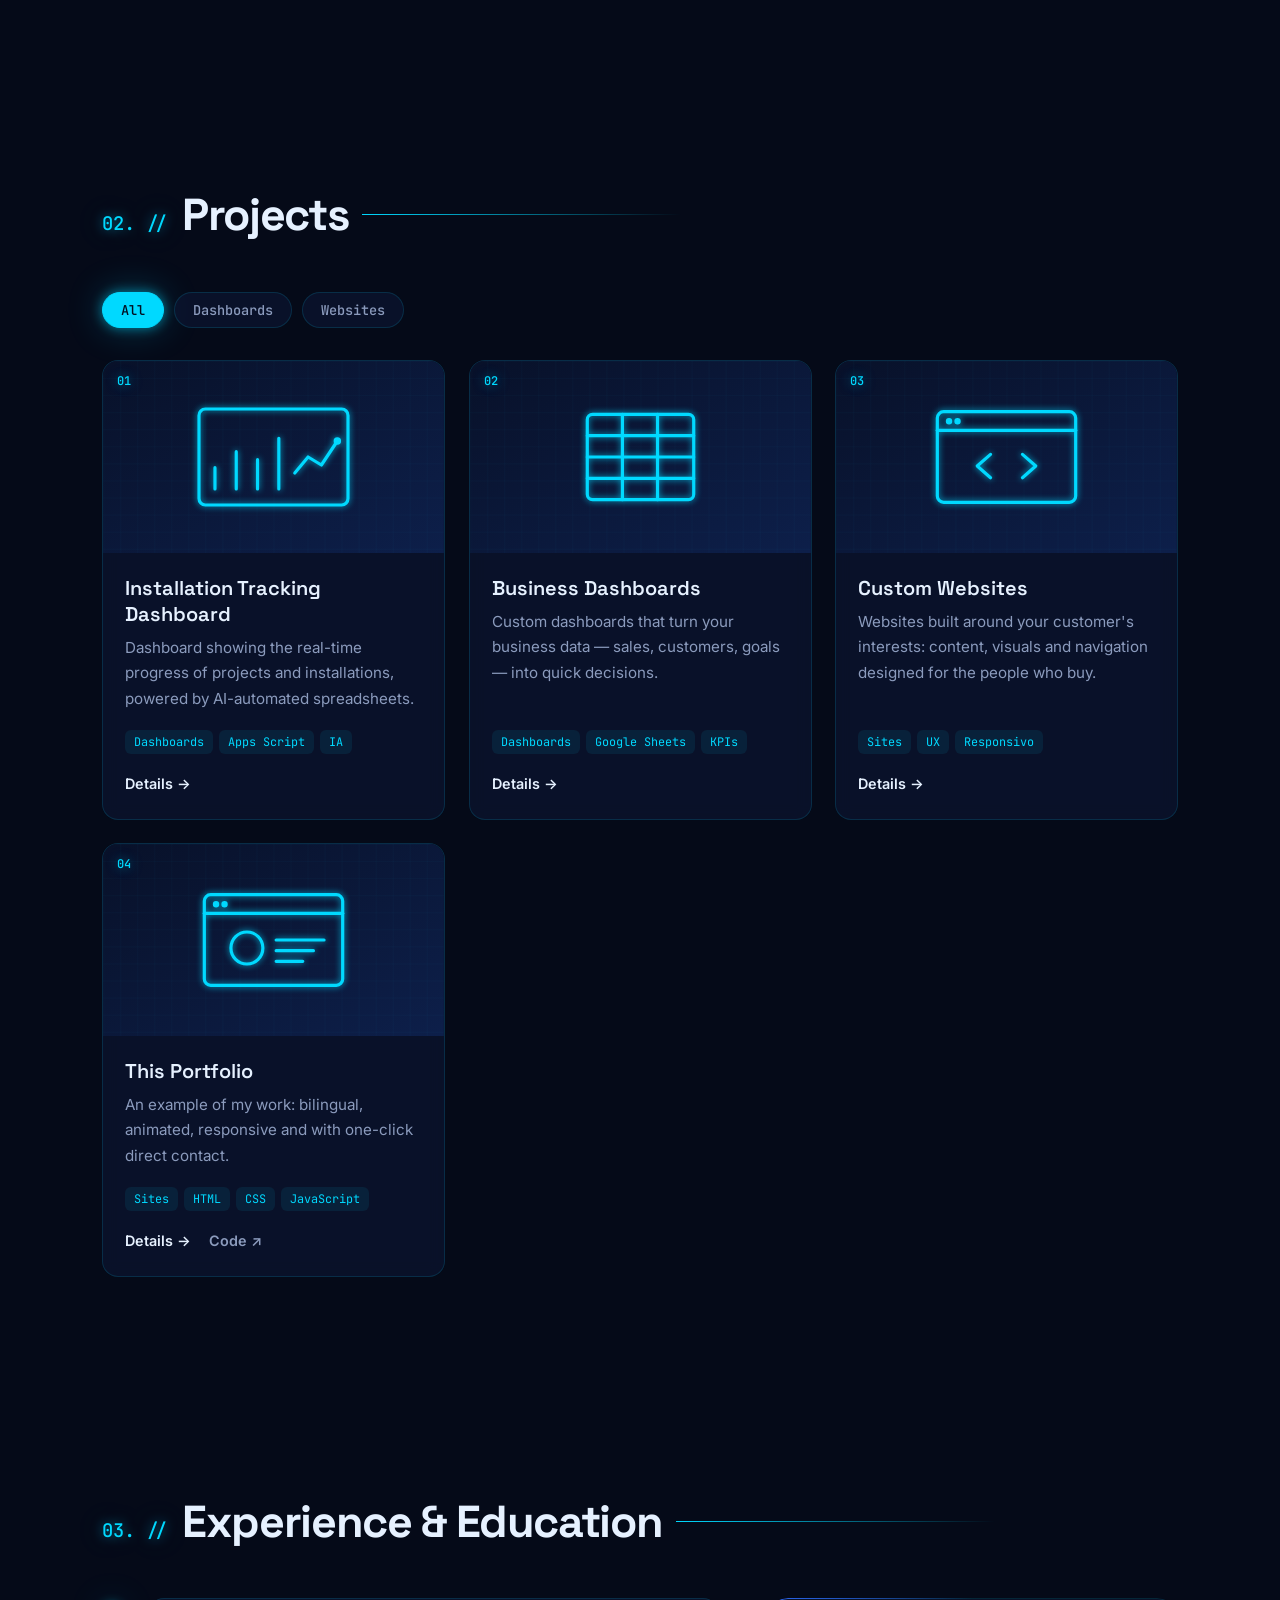
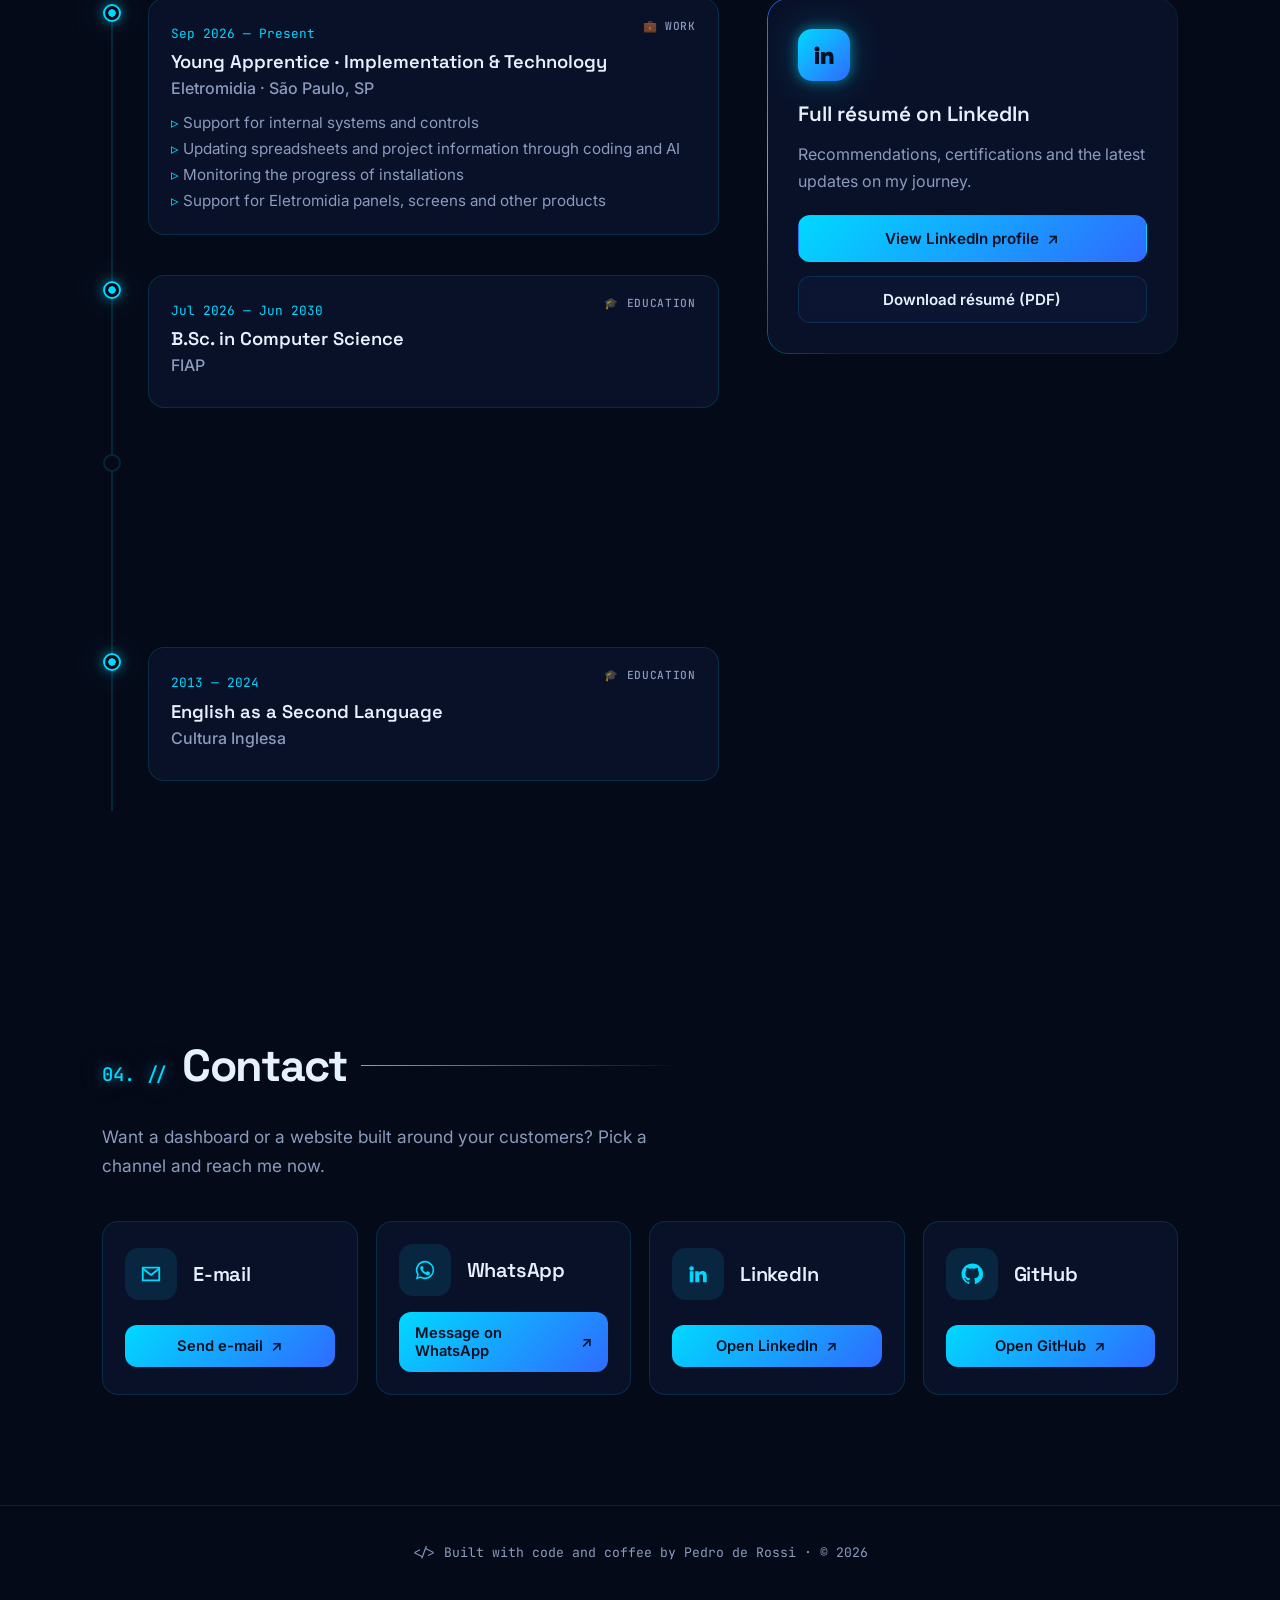
==== commit 4853a38b: "Projetos focados em dashboards e sites; contato só com botões diretos Co-Authored-By: Claude Opus 5." ====
--- a/index.html
+++ b/index.html
@@ -3,11 +3,11 @@
 <head>
   <meta charset="utf-8" />
   <meta name="viewport" content="width=device-width, initial-scale=1" />
-  <title>Pedro de Rossi — Ciência da Computação & Tecnologia</title>
-  <meta name="description" content="Portfólio de Pedro de Rossi: estudante de Ciência da Computação na FIAP e aprendiz de Tecnologia na Eletromidia. Python, dados e Inteligência Artificial." />
+  <title>Pedro de Rossi — Dashboards & Sites sob medida</title>
+  <meta name="description" content="Pedro de Rossi cria dashboards e sites sob medida, pensados a partir do interesse do seu público." />
   <meta name="theme-color" content="#050a18" />
-  <meta property="og:title" content="Pedro de Rossi — Ciência da Computação & Tecnologia" />
-  <meta property="og:description" content="Estudante de Ciência da Computação (FIAP) · Python, dados e IA · São Paulo" />
+  <meta property="og:title" content="Pedro de Rossi — Dashboards & Sites sob medida" />
+  <meta property="og:description" content="Dashboards e sites sob medida, focados no seu cliente · São Paulo" />
   <meta property="og:type" content="website" />
   <meta property="og:image" content="assets/img/pedro.jpg" />
   <link rel="icon" href="assets/img/favicon.svg" type="image/svg+xml" />
@@ -204,24 +204,24 @@
         </h2>
         <p class="contact-lead" data-reveal data-i18n="contact.lead"></p>
         <ul class="contact-cards">
-          <li data-reveal style="--d:1" class="has-copy"><button type="button" class="copy-btn mono" id="copy-email" data-i18n="contact.copy">copiar</button><a class="contact-card" href="mailto:pemrossi@outlook.com?subject=Contato%20pelo%20portf%C3%B3lio" id="email-card">
+          <li data-reveal style="--d:1"><a class="contact-card" href="mailto:pemrossi@outlook.com?subject=Contato%20pelo%20portf%C3%B3lio" id="email-card">
             <span class="contact-card-icon"><svg viewBox="0 0 24 24" class="stroke" aria-hidden="true"><path d="M3 5h18v14H3z"/><path d="m3 6 9 7 9-7"/></svg></span>
-            <span><span class="contact-card-label mono">E-mail</span><span class="contact-card-value">pemrossi@outlook.com</span></span>
+            <span><span class="contact-card-label">E-mail</span></span>
             <span class="contact-card-cta"><span data-i18n="contact.cta.email"></span><span class="cta-arrow" aria-hidden="true">↗</span></span>
           </a></li>
           <li data-reveal style="--d:2"><a class="contact-card" href="https://wa.me/5511988828537" target="_blank" rel="noopener" id="whatsapp-card">
             <span class="contact-card-icon"><svg viewBox="0 0 24 24" aria-hidden="true"><path d="M12 2a10 10 0 0 0-8.6 15.1L2 22l5-1.3A10 10 0 1 0 12 2zm0 18.2a8.2 8.2 0 0 1-4.2-1.2l-.3-.2-3 .8.8-2.9-.2-.3A8.2 8.2 0 1 1 12 20.2zm4.5-6.1c-.2-.1-1.5-.7-1.7-.8-.2-.1-.4-.1-.6.1l-.8 1c-.1.2-.3.2-.5.1a6.7 6.7 0 0 1-3.3-2.9c-.3-.4.3-.4.7-1.3.1-.2 0-.3 0-.4l-.8-1.8c-.2-.5-.4-.4-.6-.4h-.5a1 1 0 0 0-.7.3 3 3 0 0 0-.9 2.2 5.2 5.2 0 0 0 1.1 2.7 11.8 11.8 0 0 0 4.5 4c1.7.7 2.3.8 3.2.6.5-.1 1.5-.6 1.8-1.2.2-.6.2-1.1.1-1.2l-.5-.3z"/></svg></span>
-            <span><span class="contact-card-label mono">WhatsApp</span><span class="contact-card-value">+55 11 98882-8537</span></span>
+            <span><span class="contact-card-label">WhatsApp</span></span>
             <span class="contact-card-cta"><span data-i18n="contact.cta.whatsapp"></span><span class="cta-arrow" aria-hidden="true">↗</span></span>
           </a></li>
           <li data-reveal style="--d:3"><a class="contact-card" href="https://www.linkedin.com/in/pedro-de-rossi" target="_blank" rel="noopener">
             <span class="contact-card-icon"><svg viewBox="0 0 24 24" aria-hidden="true"><path d="M4.98 3.5a2.5 2.5 0 1 1 0 5 2.5 2.5 0 0 1 0-5zM3 9h4v12H3zM9 9h3.8v1.7h.1c.5-1 1.8-2 3.8-2 4 0 4.8 2.6 4.8 6V21h-4v-5.6c0-1.3 0-3-1.9-3s-2.2 1.5-2.2 2.9V21H9z"/></svg></span>
-            <span><span class="contact-card-label mono">LinkedIn</span><span class="contact-card-value">/in/pedro-de-rossi</span></span>
+            <span><span class="contact-card-label">LinkedIn</span></span>
             <span class="contact-card-cta"><span data-i18n="contact.cta.linkedin"></span><span class="cta-arrow" aria-hidden="true">↗</span></span>
           </a></li>
           <li data-reveal style="--d:4"><a class="contact-card" href="https://github.com/PedrodeRossi" target="_blank" rel="noopener">
             <span class="contact-card-icon"><svg viewBox="0 0 24 24" aria-hidden="true"><path d="M12 .5a11.5 11.5 0 0 0-3.6 22.4c.6.1.8-.3.8-.6v-2c-3.2.7-3.9-1.5-3.9-1.5-.5-1.3-1.3-1.7-1.3-1.7-1-.7.1-.7.1-.7 1.2.1 1.8 1.2 1.8 1.2 1 1.8 2.8 1.3 3.5 1 .1-.8.4-1.3.7-1.6-2.6-.3-5.3-1.3-5.3-5.7 0-1.3.5-2.3 1.2-3.1-.1-.3-.5-1.5.1-3.1 0 0 1-.3 3.2 1.2a11 11 0 0 1 5.8 0c2.2-1.5 3.2-1.2 3.2-1.2.6 1.6.2 2.8.1 3.1.8.8 1.2 1.9 1.2 3.1 0 4.4-2.7 5.4-5.3 5.7.4.4.8 1.1.8 2.2v3.2c0 .3.2.7.8.6A11.5 11.5 0 0 0 12 .5z"/></svg></span>
-            <span><span class="contact-card-label mono">GitHub</span><span class="contact-card-value">@PedrodeRossi</span></span>
+            <span><span class="contact-card-label">GitHub</span></span>
             <span class="contact-card-cta"><span data-i18n="contact.cta.github"></span><span class="cta-arrow" aria-hidden="true">↗</span></span>
           </a></li>
         </ul>
--- a/css/style.css
+++ b/css/style.css
@@ -603,7 +603,7 @@
 }
 
 /* Cartões de contato (botões diretos) ------------------------------------ */
-.contact-cards { display: grid; gap: 18px; grid-template-columns: repeat(auto-fit, minmax(min(100%, 320px), 1fr)); list-style: none; padding: 0; margin: 0; max-width: 820px; }
+.contact-cards { display: grid; gap: 18px; grid-template-columns: repeat(auto-fit, minmax(min(100%, 230px), 1fr)); list-style: none; padding: 0; margin: 0; max-width: 1080px; }
 .contact-cards li { position: relative; }
 .contact-card {
   position: relative; overflow: hidden;
@@ -627,8 +627,7 @@
 .contact-card:hover .contact-card-icon { background: linear-gradient(135deg, var(--neon), var(--neon-2)); color: var(--on-neon); transform: rotate(-8deg) scale(1.06); }
 .contact-card-icon svg { width: 22px; height: 22px; fill: currentColor; }
 .contact-card-icon svg.stroke { fill: none; stroke: currentColor; stroke-width: 2; stroke-linejoin: round; }
-.contact-card-label { display: block; font-size: 0.72rem; color: var(--neon); text-transform: uppercase; letter-spacing: 0.08em; }
-.contact-card-value { display: block; font-weight: 600; font-size: 1rem; }
+.contact-card-label { display: block; font: 600 1.25rem var(--font-display); color: var(--text); letter-spacing: -0.01em; }
 .contact-card-cta {
   grid-column: 1 / -1;
   display: flex; align-items: center; justify-content: center; gap: 8px;
@@ -641,15 +640,6 @@
 .cta-arrow { display: inline-block; transition: transform 0.35s var(--ease); }
 .contact-card:hover .cta-arrow { transform: translate(3px, -3px); }
 
-.copy-btn {
-  position: absolute; top: 22px; right: 18px; z-index: 2;
-  padding: 5px 10px; border-radius: 8px; cursor: pointer;
-  font-size: 0.72rem; color: var(--text-muted);
-  background: var(--surface-solid); border: 1px solid var(--border);
-  transition: color 0.2s, border-color 0.2s;
-}
-.copy-btn:hover, .copy-btn.copied { color: var(--neon); border-color: var(--neon); }
-.has-copy .contact-card-value { padding-right: 70px; }
 
 /* Ícone por tipo na linha do tempo */
 .timeline-type { display: inline-flex; align-items: center; gap: 6px; float: right; font: 500 0.7rem var(--font-mono); color: var(--text-muted); text-transform: uppercase; letter-spacing: 0.06em; }
